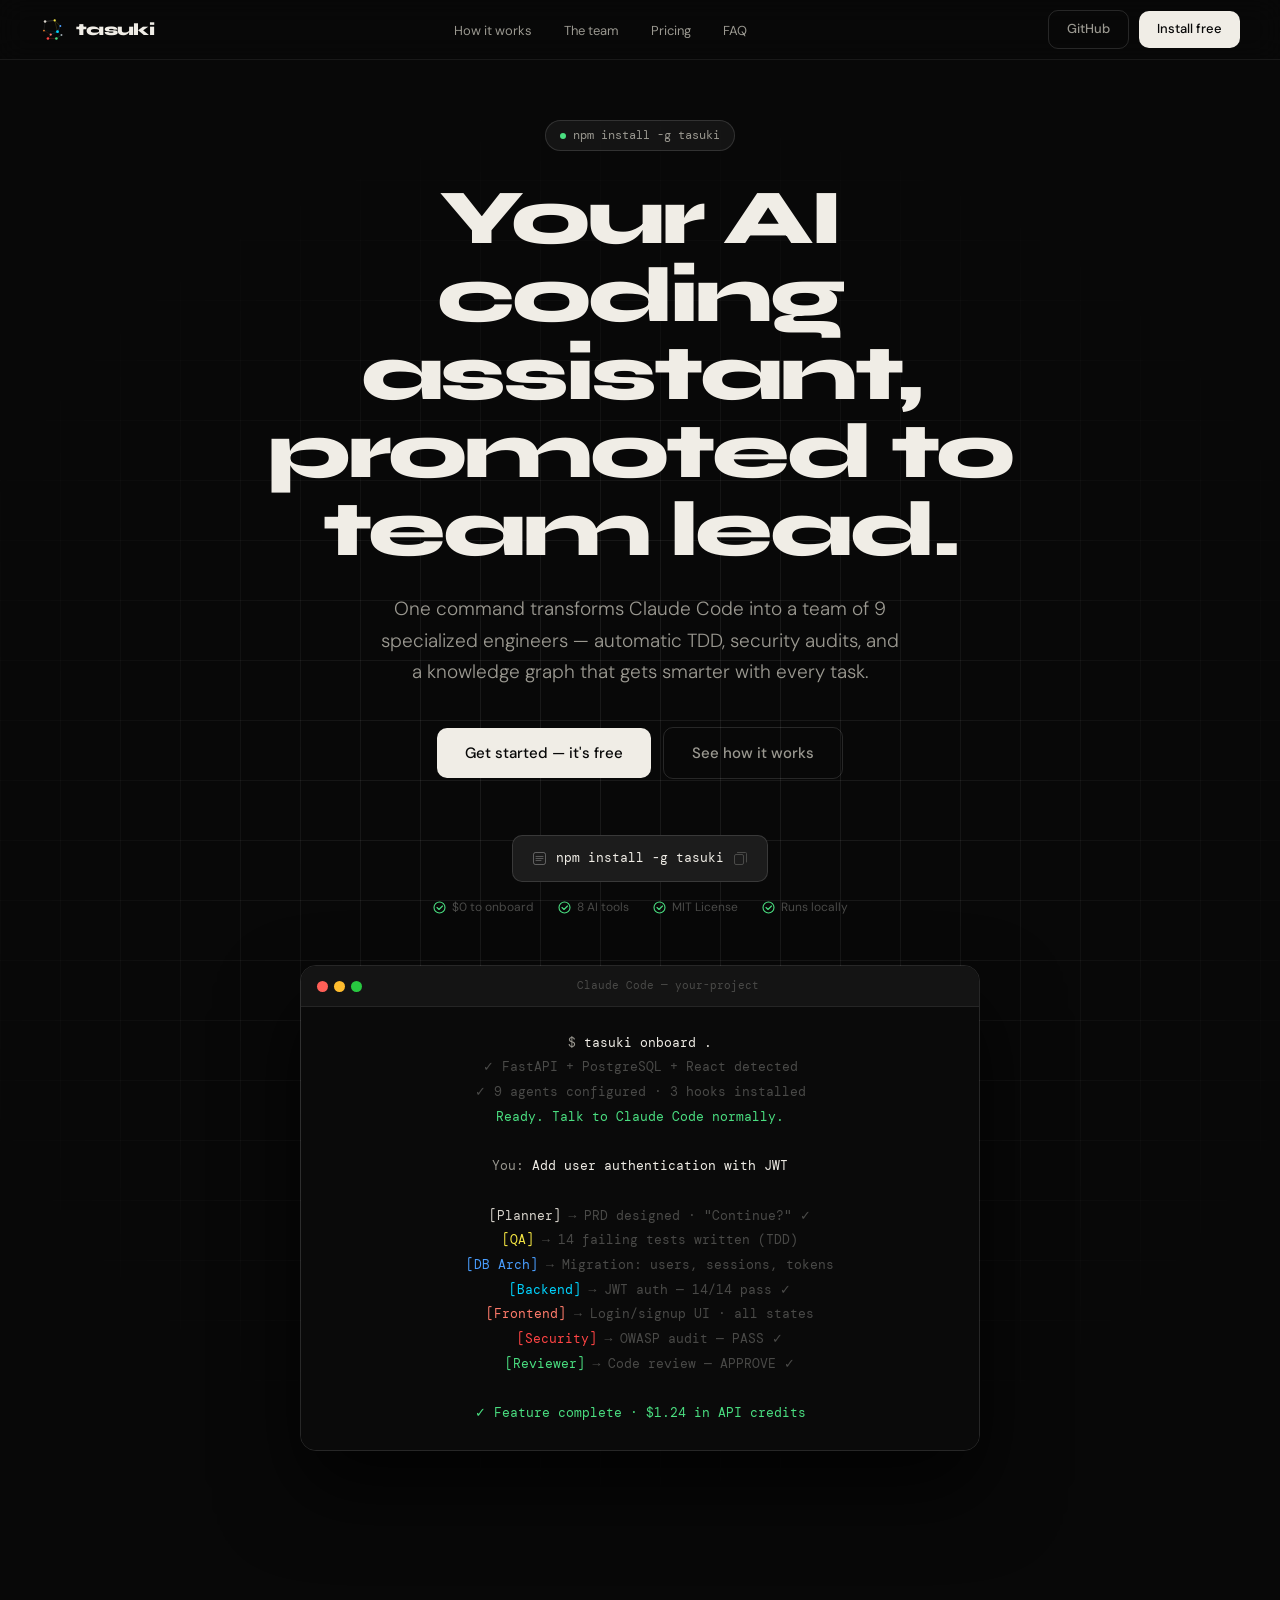
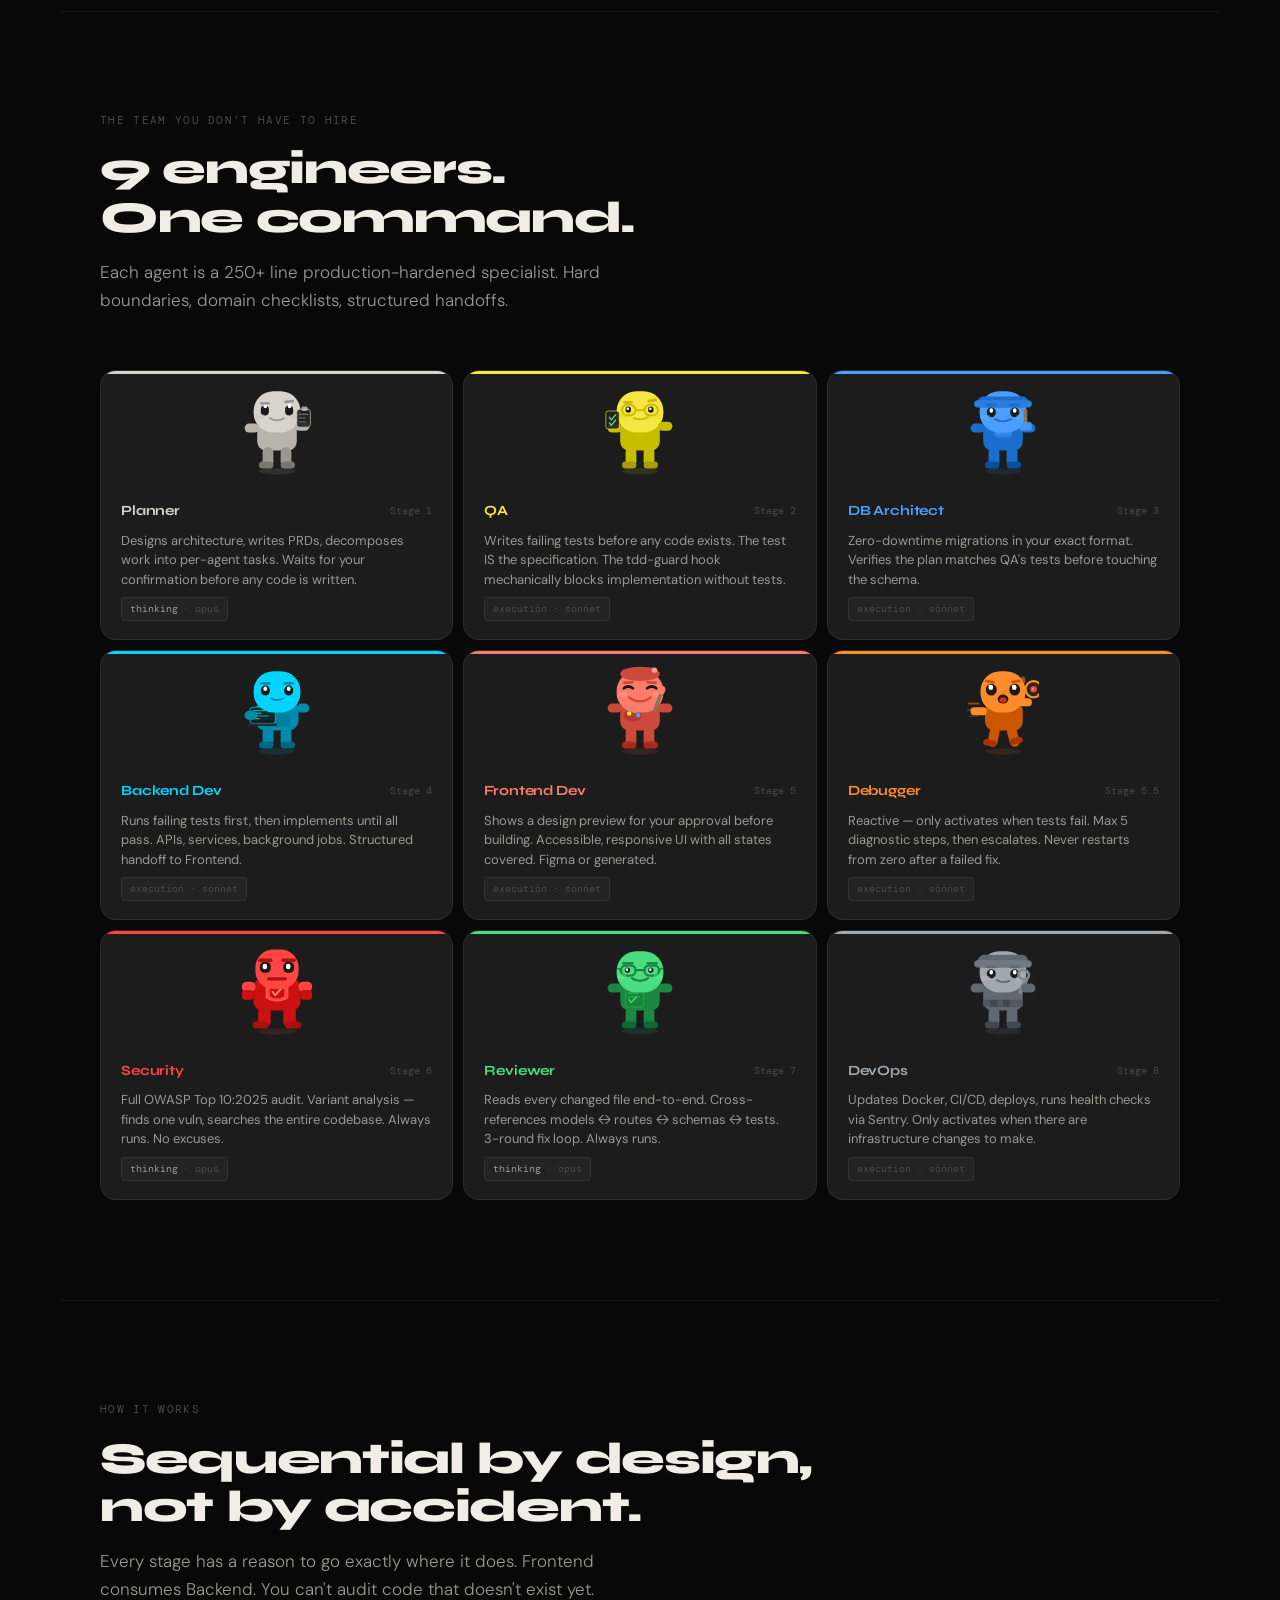
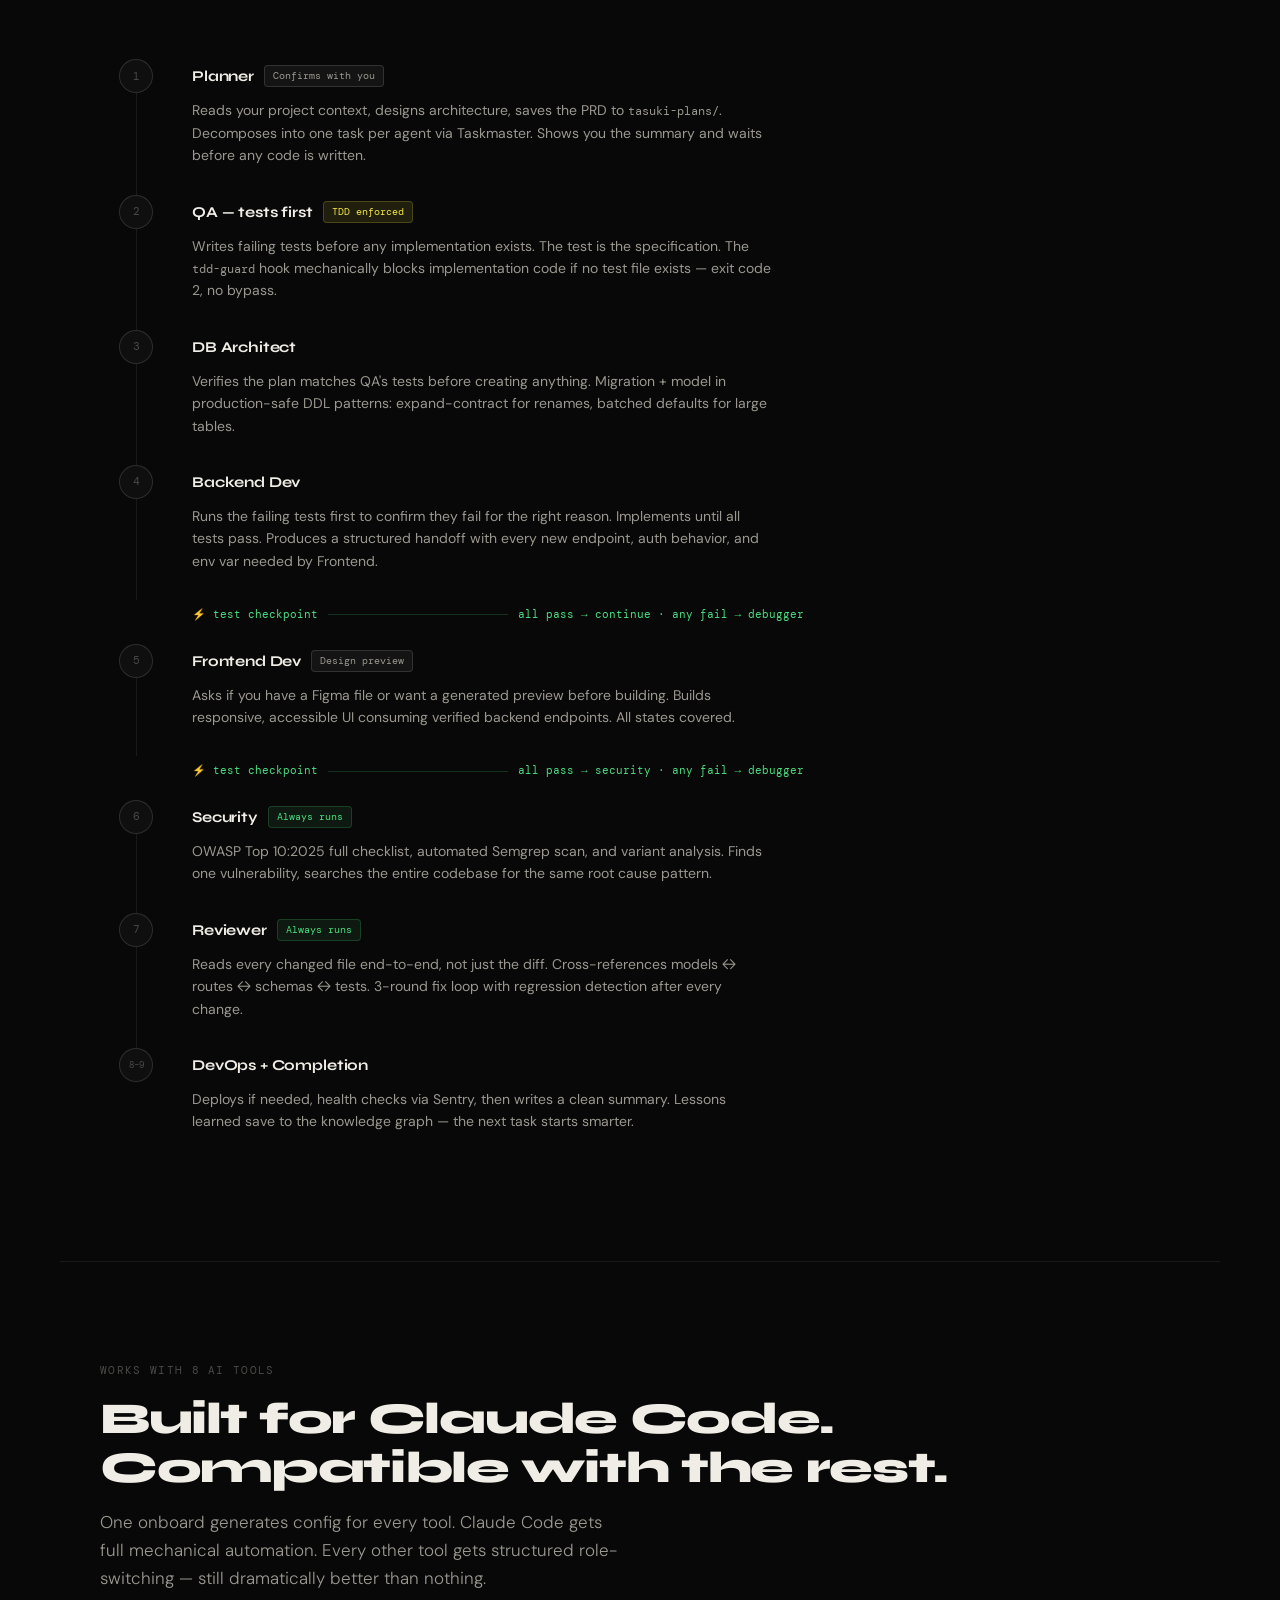
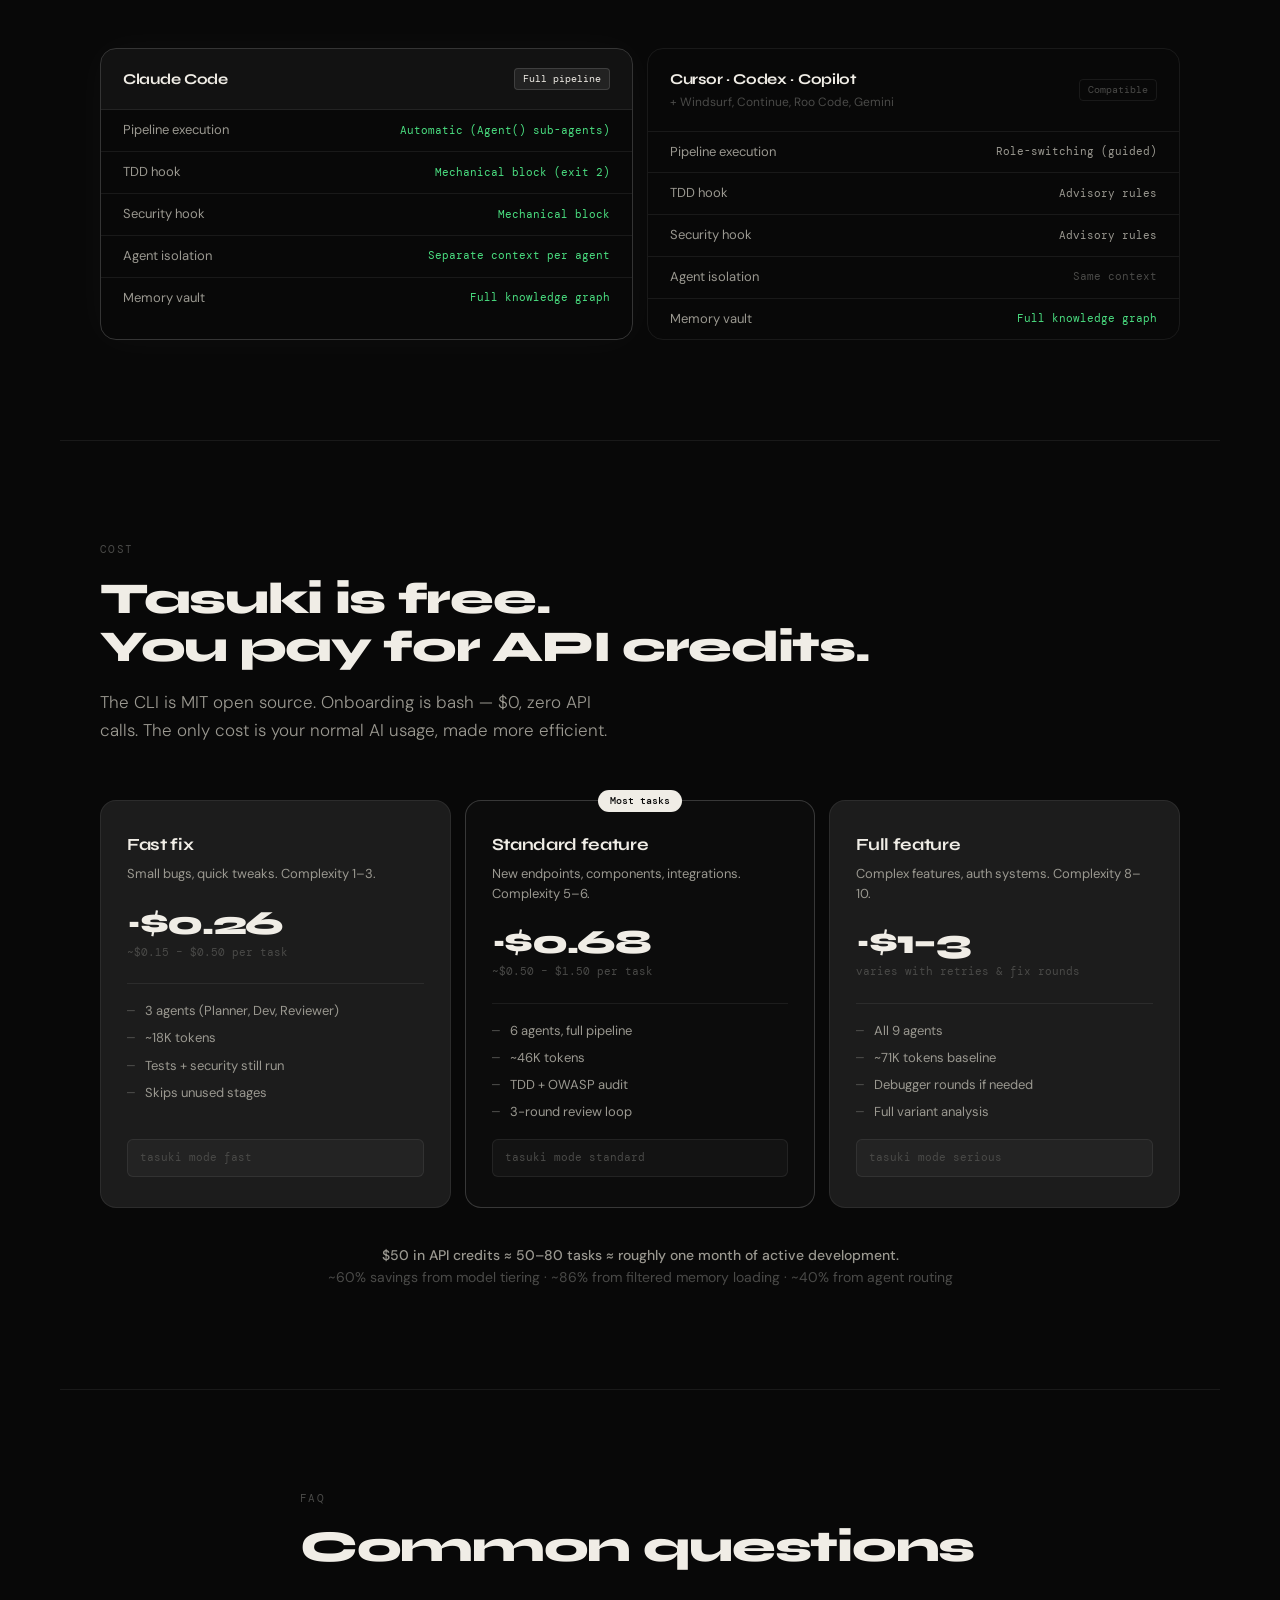
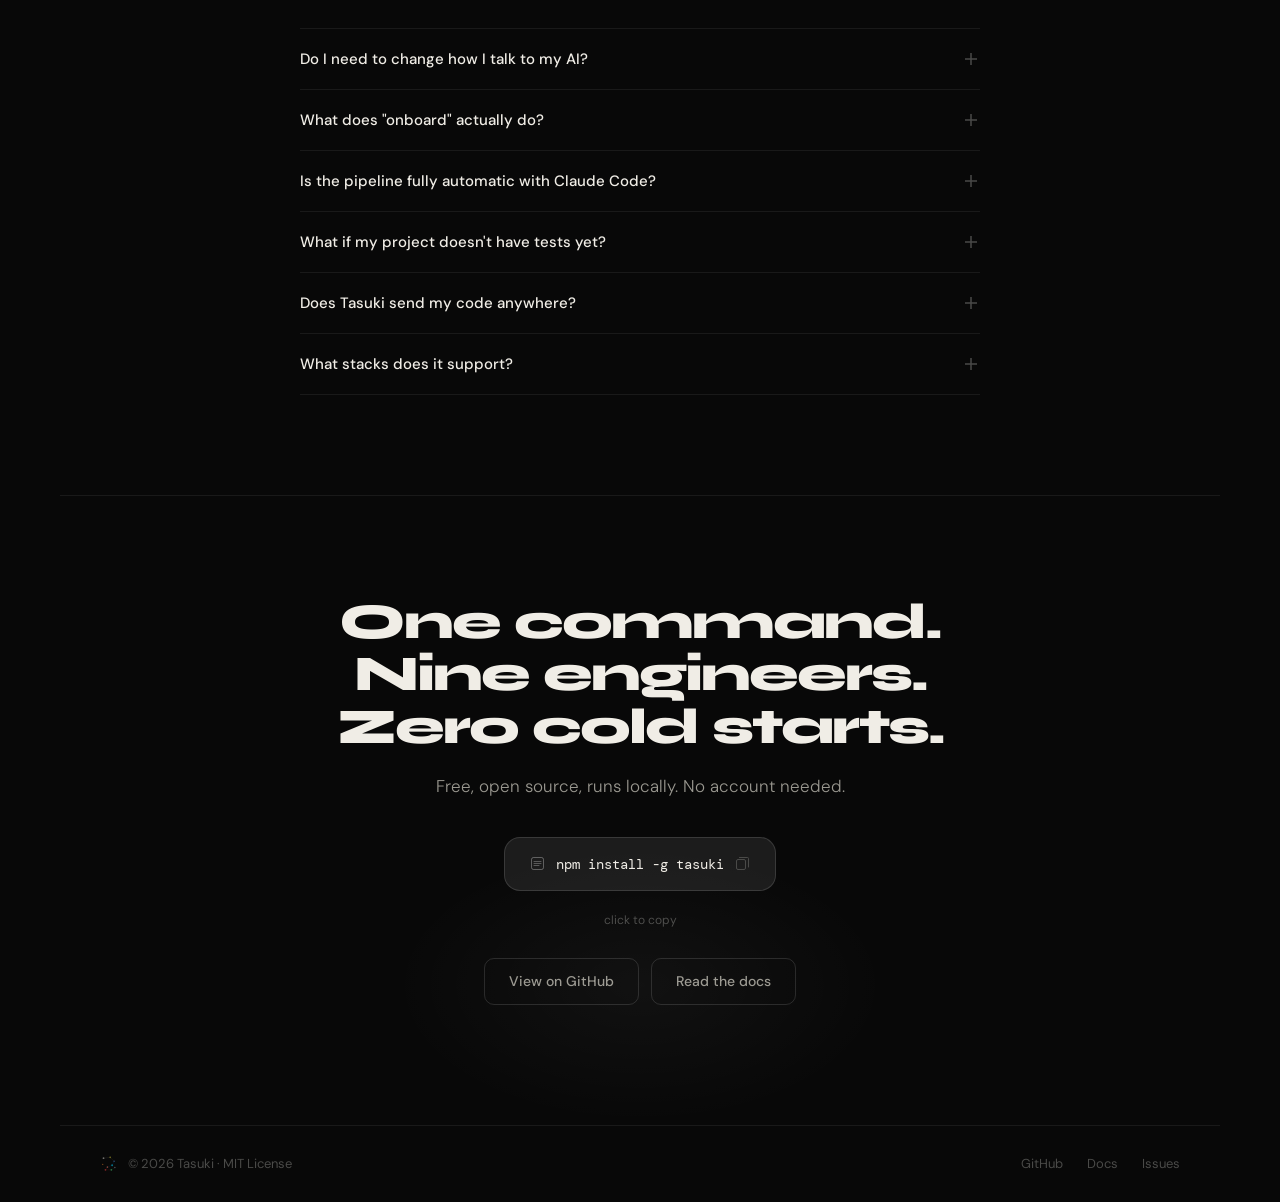
==== index.html @ b22592e6 "Add landing page" ====
<!DOCTYPE html>
<html lang="en">
<head>
<meta charset="UTF-8">
<meta name="viewport" content="width=device-width, initial-scale=1.0">
<title>Tasuki — The multi-agent framework for Claude Code</title>
<link rel="preconnect" href="https://fonts.googleapis.com">
<link rel="preconnect" href="https://fonts.gstatic.com" crossorigin>
<link href="https://fonts.googleapis.com/css2?family=Syne:wght@700;800&family=DM+Mono:wght@400;500&family=DM+Sans:ital,opsz,wght@0,9..40,300;0,9..40,400;0,9..40,500;1,9..40,300&display=swap" rel="stylesheet">
<style>
*, *::before, *::after { box-sizing: border-box; margin: 0; padding: 0; }

:root {
  /* Mono base */
  --bg:       #080808;
  --bg2:      #0F0F0F;
  --bg3:      #161616;
  --surface:  #1C1C1C;
  --border:   rgba(255,255,255,0.07);
  --border2:  rgba(255,255,255,0.13);
  --text:     #F0EDE6;
  --text2:    #9A9890;
  --text3:    #4A4A48;

  /* Agent colors */
  --planner:  #D8D4CC;
  --qa:       #F5E642;
  --dbarch:   #4A9EFF;
  --backend:  #00D4FF;
  --frontend: #FF7B6B;
  --debugger: #FF8C2B;
  --security: #FF4444;
  --reviewer: #4ADE80;
  --devops:   #A0A8B0;

  --green:    #4ADE80;
  --radius:   10px;
  --radius-lg:16px;
}

html { scroll-behavior: smooth; }

body {
  background: var(--bg);
  color: var(--text);
  font-family: 'DM Sans', system-ui, sans-serif;
  font-size: 16px;
  line-height: 1.6;
  -webkit-font-smoothing: antialiased;
  overflow-x: hidden;
}

/* ── NAV ── */
nav {
  position: fixed; top: 0; left: 0; right: 0; z-index: 100;
  padding: 0 40px; height: 60px;
  display: flex; align-items: center; justify-content: space-between;
  border-bottom: 1px solid var(--border);
  background: rgba(8,8,8,0.88);
  backdrop-filter: blur(14px);
}

.nav-logo { display: flex; align-items: center; gap: 10px; text-decoration: none; }
.nav-wordmark { font-family: 'Syne', sans-serif; font-weight: 800; font-size: 17px; letter-spacing: -0.04em; color: var(--text); }

.nav-links { display: flex; gap: 32px; list-style: none; }
.nav-links a { font-size: 13px; color: var(--text2); text-decoration: none; transition: color 0.2s; }
.nav-links a:hover { color: var(--text); }

.nav-cta { display: flex; align-items: center; gap: 10px; }

.btn { display: inline-flex; align-items: center; gap: 7px; padding: 8px 18px; border-radius: var(--radius); font-size: 13px; font-weight: 500; text-decoration: none; cursor: pointer; transition: all 0.2s; border: none; font-family: inherit; }
.btn-ghost { background: transparent; color: var(--text2); border: 1px solid var(--border2); }
.btn-ghost:hover { color: var(--text); border-color: rgba(255,255,255,0.22); }
.btn-white { background: var(--text); color: #080808; font-weight: 500; }
.btn-white:hover { background: #fff; transform: translateY(-1px); box-shadow: 0 4px 20px rgba(255,255,255,0.15); }

/* ── HERO ── */
.hero {
  min-height: 100vh;
  display: flex; flex-direction: column; align-items: center; justify-content: center;
  text-align: center; padding: 120px 40px 80px;
  position: relative; overflow: hidden;
}

.hero-grid {
  position: absolute; inset: 0;
  background-image: linear-gradient(var(--border) 1px, transparent 1px), linear-gradient(90deg, var(--border) 1px, transparent 1px);
  background-size: 60px 60px;
  mask-image: radial-gradient(ellipse 80% 60% at 50% 50%, black 20%, transparent 75%);
  pointer-events: none;
}

.hero-badge {
  display: inline-flex; align-items: center; gap: 7px;
  padding: 5px 14px; border-radius: 100px;
  background: rgba(255,255,255,0.05); border: 1px solid var(--border2);
  font-size: 12px; color: var(--text2); margin-bottom: 28px;
  font-family: 'DM Mono', monospace; position: relative; z-index: 2;
  animation: fade-up 0.5s ease both 0.1s;
}

.hero-title {
  font-family: 'Syne', sans-serif; font-weight: 800;
  font-size: clamp(42px, 7vw, 78px); letter-spacing: -0.04em; line-height: 1.0;
  max-width: 820px; position: relative; z-index: 2; margin-bottom: 24px;
  animation: fade-up 0.5s ease both 0.2s;
}

.hero-sub {
  font-size: clamp(16px, 2vw, 19px); color: var(--text2); max-width: 520px;
  line-height: 1.65; position: relative; z-index: 2; margin-bottom: 40px;
  font-weight: 300; animation: fade-up 0.5s ease both 0.3s;
}

.hero-actions {
  display: flex; gap: 12px; align-items: center;
  position: relative; z-index: 2; margin-bottom: 56px;
  flex-wrap: wrap; justify-content: center;
  animation: fade-up 0.5s ease both 0.4s;
}

.btn-hero { padding: 13px 28px; font-size: 15px; }

.hero-install {
  display: inline-flex; align-items: center; gap: 10px;
  padding: 12px 20px; background: var(--surface);
  border: 1px solid var(--border2); border-radius: var(--radius);
  font-family: 'DM Mono', monospace; font-size: 13px; color: var(--text);
  cursor: pointer; transition: border-color 0.2s;
  position: relative; z-index: 2;
  animation: fade-up 0.5s ease both 0.4s;
}
.hero-install:hover { border-color: rgba(255,255,255,0.28); }

.hero-proof {
  display: flex; align-items: center; gap: 24px; font-size: 12px; color: var(--text3);
  position: relative; z-index: 2; flex-wrap: wrap; justify-content: center;
  animation: fade-up 0.5s ease both 0.5s;
}
.hero-proof span { display: flex; align-items: center; gap: 6px; }

/* ── TERMINAL ── */
.terminal-wrap {
  width: 100%; max-width: 680px; margin: 0 auto 80px;
  position: relative; z-index: 2;
  border-radius: var(--radius-lg); overflow: hidden;
  border: 1px solid var(--border2);
  box-shadow: 0 40px 80px rgba(0,0,0,0.7);
  animation: fade-up 0.6s ease both 0.55s;
}
.terminal-bar { background: #141414; padding: 11px 16px; display: flex; align-items: center; gap: 10px; border-bottom: 1px solid var(--border); }
.terminal-dots { display: flex; gap: 6px; }
.terminal-dots span { width: 11px; height: 11px; border-radius: 50%; }
.td-r { background: #FF5F57; } .td-y { background: #FEBC2E; } .td-g { background: #28C840; }
.terminal-title { font-family: 'DM Mono', monospace; font-size: 11px; color: var(--text3); flex: 1; text-align: center; }
.terminal-body { background: #0A0A0A; padding: 24px 28px; font-family: 'DM Mono', monospace; font-size: 13px; line-height: 1.9; }
.t-p { color: var(--text2); } .t-cmd { color: var(--text); } .t-dim { color: var(--text3); }
.t-ok { color: var(--green); } .t-line { display: block; } .t-ind { padding-left: 20px; }
.t-planner  { color: var(--planner); }
.t-qa       { color: var(--qa); }
.t-backend  { color: var(--backend); }
.t-frontend { color: var(--frontend); }
.t-security { color: var(--security); }
.t-reviewer { color: var(--reviewer); }

/* ── SECTION ── */
section, .sect { padding: 100px 40px; max-width: 1160px; margin: 0 auto; }
.eyebrow { font-family: 'DM Mono', monospace; font-size: 11px; letter-spacing: 0.12em; text-transform: uppercase; color: var(--text3); margin-bottom: 16px; }
.section-title { font-family: 'Syne', sans-serif; font-weight: 800; font-size: clamp(28px, 4vw, 44px); letter-spacing: -0.03em; line-height: 1.1; margin-bottom: 16px; }
.section-sub { font-size: 17px; color: var(--text2); max-width: 520px; line-height: 1.65; font-weight: 300; }
hr.div { border: none; border-top: 1px solid var(--border); max-width: 1160px; margin: 0 auto; }

/* ── AGENTS GRID ── */
.agents-grid { display: grid; grid-template-columns: repeat(3, 1fr); gap: 10px; margin-top: 56px; }

.agent-card {
  background: var(--surface); border: 1px solid var(--border);
  border-radius: var(--radius-lg); overflow: hidden;
  transition: border-color 0.2s, transform 0.2s;
  display: flex; flex-direction: column;
}
.agent-card:hover { border-color: var(--border2); transform: translateY(-2px); }

/* Top color bar — agent color */
.agent-bar { height: 3px; width: 100%; }

.agent-body { padding: 22px 22px 20px; flex: 1; display: flex; flex-direction: column; gap: 10px; }

.agent-header { display: flex; align-items: center; gap: 10px; }

/* Character illustration placeholder — will be replaced with actual SVG characters */
.agent-avatar {
  width: 44px; height: 44px; border-radius: 12px; flex-shrink: 0;
  display: flex; align-items: center; justify-content: center;
  position: relative; overflow: hidden;
}

.agent-name { font-family: 'Syne', sans-serif; font-weight: 700; font-size: 14px; letter-spacing: -0.01em; }
.agent-stage { font-family: 'DM Mono', monospace; font-size: 10px; color: var(--text3); margin-left: auto; }
.agent-role { font-size: 13px; color: var(--text2); line-height: 1.5; }
.agent-model {
  margin-top: auto; padding-top: 12px;
  display: inline-flex; align-items: center; gap: 5px;
  font-family: 'DM Mono', monospace; font-size: 10px; color: var(--text3);
  background: rgba(255,255,255,0.03); border: 1px solid var(--border); padding: 3px 8px; border-radius: 4px;
  width: fit-content;
}
.model-thinking { color: var(--text2); }

/* ── PIPELINE ── */
.pipeline-visual { margin-top: 56px; display: flex; flex-direction: column; }
.pipeline-stage { display: grid; grid-template-columns: 72px 1fr; gap: 0 20px; }
.pipeline-spine { display: flex; flex-direction: column; align-items: center; }
.pipeline-num {
  width: 34px; height: 34px; border-radius: 50%;
  border: 1px solid var(--border2); background: var(--bg2);
  display: flex; align-items: center; justify-content: center;
  font-family: 'DM Mono', monospace; font-size: 11px; color: var(--text3);
  flex-shrink: 0; z-index: 2; transition: all 0.2s;
}
.pipeline-stage:hover .pipeline-num { border-color: rgba(255,255,255,0.3); color: var(--text); }
.pipeline-line { width: 1px; flex: 1; background: var(--border); min-height: 20px; }
.pipeline-content { padding: 0 0 28px; }
.pipeline-header { display: flex; align-items: center; gap: 10px; min-height: 34px; margin-bottom: 6px; }
.pipeline-label { font-family: 'Syne', sans-serif; font-weight: 700; font-size: 15px; letter-spacing: -0.01em; }
.pipeline-tag { font-family: 'DM Mono', monospace; font-size: 10px; padding: 2px 8px; border-radius: 4px; }
.tag-tdd { background: rgba(245,230,66,0.1); color: var(--qa); border: 1px solid rgba(245,230,66,0.2); }
.tag-always { background: rgba(74,222,128,0.08); color: var(--reviewer); border: 1px solid rgba(74,222,128,0.2); }
.tag-confirm { background: rgba(255,255,255,0.05); color: var(--text2); border: 1px solid var(--border2); }
.pipeline-desc { font-size: 14px; color: var(--text2); line-height: 1.6; max-width: 580px; }
.pipeline-checkpoint {
  display: flex; align-items: center; gap: 10px;
  margin: 6px 0 20px 92px;
  font-size: 11px; color: var(--reviewer); font-family: 'DM Mono', monospace;
}
.checkpoint-line { flex: 1; max-width: 180px; height: 1px; background: rgba(74,222,128,0.2); }

/* ── COMPARISON ── */
.comparison-grid { display: grid; grid-template-columns: 1fr 1fr; gap: 14px; margin-top: 56px; }
.comp-card { border-radius: var(--radius-lg); border: 1px solid var(--border); overflow: hidden; }
.comp-card.feat { border-color: rgba(255,255,255,0.18); box-shadow: 0 0 40px rgba(255,255,255,0.03); }
.comp-head { padding: 18px 22px; border-bottom: 1px solid var(--border); display: flex; align-items: center; gap: 10px; }
.comp-head.feat-head { background: rgba(255,255,255,0.04); }
.comp-tool { font-family: 'Syne', sans-serif; font-weight: 700; font-size: 15px; letter-spacing: -0.02em; }
.comp-badge { font-size: 10px; font-family: 'DM Mono', monospace; padding: 2px 8px; border-radius: 4px; margin-left: auto; }
.badge-full  { background: rgba(255,255,255,0.07); color: var(--text); border: 1px solid var(--border2); }
.badge-compat{ background: transparent; color: var(--text3); border: 1px solid var(--border); }
.comp-row { display: flex; align-items: center; justify-content: space-between; padding: 10px 22px; font-size: 13px; border-bottom: 1px solid var(--border); gap: 16px; }
.comp-row:last-child { border-bottom: none; }
.comp-feat { color: var(--text2); flex: 1; }
.comp-val { font-family: 'DM Mono', monospace; font-size: 11px; text-align: right; }
.val-yes { color: var(--reviewer); } .val-no { color: var(--text3); } .val-mid { color: var(--text2); }

/* ── PRICING ── */
.pricing-grid { display: grid; grid-template-columns: repeat(3, 1fr); gap: 14px; margin-top: 56px; }
.price-card { background: var(--surface); border: 1px solid var(--border); border-radius: var(--radius-lg); padding: 30px 26px; display: flex; flex-direction: column; }
.price-card.feat-price { border-color: rgba(255,255,255,0.18); background: rgba(255,255,255,0.02); position: relative; }
.price-card.feat-price::before { content: 'Most tasks'; position: absolute; top: -11px; left: 50%; transform: translateX(-50%); background: var(--text); color: #080808; font-size: 10px; font-weight: 500; font-family: 'DM Mono', monospace; padding: 3px 12px; border-radius: 100px; white-space: nowrap; }
.price-mode { font-family: 'Syne', sans-serif; font-weight: 700; font-size: 17px; letter-spacing: -0.02em; margin-bottom: 6px; }
.price-desc { font-size: 13px; color: var(--text2); margin-bottom: 22px; line-height: 1.5; }
.price-amount { font-family: 'Syne', sans-serif; font-weight: 800; font-size: 34px; letter-spacing: -0.04em; line-height: 1; margin-bottom: 4px; }
.price-range { font-size: 11px; color: var(--text3); font-family: 'DM Mono', monospace; margin-bottom: 22px; }
.price-divider { height: 1px; background: var(--border); margin-bottom: 18px; }
.price-features { list-style: none; display: flex; flex-direction: column; gap: 9px; flex: 1; }
.price-features li { display: flex; gap: 10px; font-size: 13px; color: var(--text2); line-height: 1.4; }
.price-features li::before { content: '—'; color: var(--text3); font-family: 'DM Mono', monospace; flex-shrink: 0; }
.price-cli { margin-top: 18px; font-family: 'DM Mono', monospace; font-size: 11px; color: var(--text3); padding: 9px 12px; background: rgba(255,255,255,0.03); border-radius: 6px; border: 1px solid var(--border); }
.price-note { margin-top: 36px; text-align: center; font-size: 14px; color: var(--text3); line-height: 1.6; }
.price-note strong { color: var(--text2); font-weight: 500; }

/* ── FAQ ── */
.faq-wrap { padding: 100px 40px; max-width: 760px; margin: 0 auto; }
.faq-list { margin-top: 56px; border-top: 1px solid var(--border); }
.faq-item { border-bottom: 1px solid var(--border); }
.faq-q { width: 100%; background: none; border: none; color: var(--text); font-family: 'DM Sans', sans-serif; font-size: 15px; font-weight: 500; text-align: left; padding: 20px 0; cursor: pointer; display: flex; align-items: center; justify-content: space-between; gap: 16px; transition: color 0.2s; }
.faq-q:hover { color: rgba(255,255,255,0.7); }
.faq-icon { width: 18px; height: 18px; flex-shrink: 0; color: var(--text3); transition: transform 0.3s; }
.faq-item.open .faq-icon { transform: rotate(45deg); }
.faq-a { max-height: 0; overflow: hidden; transition: max-height 0.4s ease, padding 0.3s; font-size: 14px; color: var(--text2); line-height: 1.7; }
.faq-item.open .faq-a { max-height: 300px; padding-bottom: 20px; }

/* ── CTA ── */
.cta-section { padding: 100px 40px 120px; text-align: center; position: relative; overflow: hidden; }
.cta-section::before { content: ''; position: absolute; bottom: 0; left: 50%; transform: translateX(-50%); width: 500px; height: 280px; background: radial-gradient(ellipse, rgba(255,255,255,0.04) 0%, transparent 70%); pointer-events: none; }
.cta-title { font-family: 'Syne', sans-serif; font-weight: 800; font-size: clamp(30px, 5vw, 50px); letter-spacing: -0.04em; line-height: 1.05; max-width: 640px; margin: 0 auto 20px; }
.cta-sub { font-size: 17px; color: var(--text2); margin-bottom: 36px; font-weight: 300; }
.cta-install { display: inline-flex; align-items: center; gap: 12px; padding: 15px 26px; background: var(--surface); border: 1px solid var(--border2); border-radius: var(--radius-lg); font-family: 'DM Mono', monospace; font-size: 14px; color: var(--text); cursor: pointer; transition: all 0.2s; margin-bottom: 12px; }
.cta-install:hover { border-color: rgba(255,255,255,0.25); box-shadow: 0 0 30px rgba(255,255,255,0.05); }
.cta-hint { font-size: 12px; color: var(--text3); }

/* ── FOOTER ── */
footer { border-top: 1px solid var(--border); padding: 28px 40px; display: flex; align-items: center; justify-content: space-between; max-width: 1160px; margin: 0 auto; }
.footer-left { font-size: 13px; color: var(--text3); display: flex; align-items: center; gap: 10px; }
.footer-links { display: flex; gap: 24px; }
.footer-links a { font-size: 13px; color: var(--text3); text-decoration: none; transition: color 0.2s; }
.footer-links a:hover { color: var(--text2); }

/* ── ANIMATIONS ── */
@keyframes fade-up { from { opacity: 0; transform: translateY(20px); } to { opacity: 1; transform: translateY(0); } }
@keyframes pulse { 0%,100%{ opacity:1; } 50%{ opacity:0.4; } }
@keyframes float      { 0%,100%{ transform: translateY(0); }    50%{ transform: translateY(-7px); } }
@keyframes tilt       { 0%,100%{ transform: rotate(0deg); }     50%{ transform: rotate(-6deg); } }
@keyframes bob        { 0%,100%{ transform: translateY(0); }    50%{ transform: translateY(-4px); } }
@keyframes lean       { 0%,100%{ transform: rotate(0deg); }     50%{ transform: rotate(4deg); } }
@keyframes bounce     { 0%,100%{ transform: translateY(0); } 40%{ transform: translateY(-12px); } 60%{ transform: translateY(-8px); } }
@keyframes jitter     { 0%,100%{ transform: translateX(0) rotate(0deg); } 25%{ transform: translateX(4px) rotate(3deg); } 75%{ transform: translateX(-4px) rotate(-3deg); } }
@keyframes stoic      { 0%,100%{ transform: translateY(0); }    50%{ transform: translateY(-2px); } }
@keyframes readsway   { 0%,100%{ transform: rotate(0deg); }     50%{ transform: rotate(-4deg) translateX(-2px); } }
.anim-float    { animation: float    3.5s ease-in-out infinite; transform-origin: bottom center; }
.anim-tilt     { animation: tilt     2.8s ease-in-out infinite; transform-origin: bottom center; }
.anim-bob      { animation: bob      2.2s ease-in-out infinite; transform-origin: bottom center; }
.anim-lean     { animation: lean     3.0s ease-in-out infinite; transform-origin: bottom center; }
.anim-bounce   { animation: bounce   1.6s ease-in-out infinite; transform-origin: bottom center; }
.anim-jitter   { animation: jitter   0.45s ease-in-out infinite; transform-origin: bottom center; }
.anim-stoic    { animation: stoic    6.0s ease-in-out infinite; transform-origin: bottom center; }
.anim-readsway { animation: readsway 3.2s ease-in-out infinite; transform-origin: bottom center; }
.agent-character { display:flex; align-items:center; justify-content:center; height:110px; cursor:pointer; }
.agent-card-new { background:var(--surface); border:1px solid var(--border); border-radius:var(--radius-lg); overflow:hidden; transition:border-color 0.2s,transform 0.2s; display:flex; flex-direction:column; }
.agent-card-new:hover { border-color:var(--border2); transform:translateY(-3px); }
.agent-card-new .agent-bar { height:3px; width:100%; }
.agent-card-new .agent-body { padding:16px 20px 18px; flex:1; display:flex; flex-direction:column; gap:8px; }
.agent-card-new .agent-header { display:flex; align-items:center; justify-content:space-between; }
.agent-card-new .agent-name { font-family:'Syne',sans-serif; font-weight:700; font-size:14px; letter-spacing:-0.01em; }
.agent-card-new .agent-stage { font-family:'DM Mono',monospace; font-size:10px; color:var(--text3); }
.agent-card-new .agent-role { font-size:13px; color:var(--text2); line-height:1.5; }
.agent-card-new .agent-model { margin-top:auto; padding-top:10px; display:inline-flex; align-items:center; gap:5px; font-family:'DM Mono',monospace; font-size:10px; color:var(--text3); background:rgba(255,255,255,0.03); border:1px solid var(--border); padding:3px 8px; border-radius:4px; width:fit-content; }

/* ── RESPONSIVE ── */
@media (max-width: 768px) {
  nav { padding: 0 20px; }
  .nav-links { display: none; }
  section, .sect, .faq-wrap { padding: 64px 20px; }
  .agents-grid { grid-template-columns: 1fr 1fr; }
  .pricing-grid { grid-template-columns: 1fr; }
  .comparison-grid { grid-template-columns: 1fr; }
  footer { flex-direction: column; gap: 16px; text-align: center; }
  .hero { padding: 100px 20px 60px; }
}
@media (max-width: 520px) { .agents-grid { grid-template-columns: 1fr; } }
</style>
</head>
<body>

<!-- NAV -->
<nav>
  <a href="#" class="nav-logo">
    <svg width="26" height="26" viewBox="0 0 92 84" fill="none">
      <line x1="18" y1="12" x2="52" y2="8"   stroke="#D8D4CC" stroke-width="1.2" opacity="0.55"/>
      <line x1="18" y1="12" x2="14" y2="44"  stroke="#D8D4CC" stroke-width="1.2" opacity="0.25"/>
      <line x1="52" y1="8"  x2="72" y2="28"  stroke="#F5E642"  stroke-width="1.2" opacity="0.5"/>
      <line x1="52" y1="8"  x2="62" y2="48"  stroke="#F5E642"  stroke-width="1.2" opacity="0.42"/>
      <line x1="72" y1="28" x2="62" y2="48"  stroke="#4A9EFF"  stroke-width="1.2" opacity="0.52"/>
      <line x1="62" y1="48" x2="38" y2="58"  stroke="#00D4FF"  stroke-width="1.2" opacity="0.52"/>
      <line x1="62" y1="48" x2="14" y2="44"  stroke="#00D4FF"  stroke-width="1.2" opacity="0.22"/>
      <line x1="38" y1="58" x2="14" y2="44"  stroke="#FF7B6B"  stroke-width="1.2" opacity="0.32"/>
      <line x1="38" y1="58" x2="28" y2="72"  stroke="#FF7B6B"  stroke-width="1.2" opacity="0.46"/>
      <line x1="28" y1="72" x2="58" y2="72"  stroke="#FF4444"  stroke-width="1.2" opacity="0.56"/>
      <line x1="58" y1="72" x2="76" y2="60"  stroke="#4ADE80"  stroke-width="1.2" opacity="0.5"/>
      <line x1="62" y1="48" x2="76" y2="60"  stroke="#00D4FF"  stroke-width="1.2" opacity="0.2"/>
      <circle cx="18" cy="12" r="4.5" fill="#D8D4CC"/>
      <circle cx="52" cy="8"  r="4"   fill="#F5E642"/>
      <circle cx="72" cy="28" r="3.5" fill="#4A9EFF"/>
      <circle cx="62" cy="48" r="5"   fill="#00D4FF"/>
      <circle cx="38" cy="58" r="4"   fill="#FF7B6B"/>
      <circle cx="14" cy="44" r="3"   fill="#FF8C2B"/>
      <circle cx="28" cy="72" r="4.5" fill="#FF4444"/>
      <circle cx="58" cy="72" r="4.5" fill="#4ADE80"/>
      <circle cx="76" cy="60" r="3.5" fill="#A0A8B0"/>
    </svg>
    <span class="nav-wordmark">tasuki</span>
  </a>
  <ul class="nav-links">
    <li><a href="#how">How it works</a></li>
    <li><a href="#team">The team</a></li>
    <li><a href="#pricing">Pricing</a></li>
    <li><a href="#faq">FAQ</a></li>
  </ul>
  <div class="nav-cta">
    <a href="https://github.com/ForeroAlexander/Tasuki" class="btn btn-ghost" target="_blank">GitHub</a>
    <a href="#install" class="btn btn-white">Install free</a>
  </div>
</nav>

<!-- HERO -->
<div class="hero">
  <div class="hero-grid"></div>

  <div class="hero-badge">
    <span style="width:6px;height:6px;border-radius:50%;background:var(--reviewer);animation:pulse 2s infinite;"></span>
    npm install -g tasuki
  </div>

  <h1 class="hero-title">
    Your AI coding assistant,<br>promoted to team lead.
  </h1>

  <p class="hero-sub">
    One command transforms Claude Code into a team of 9 specialized engineers — automatic TDD, security audits, and a knowledge graph that gets smarter with every task.
  </p>

  <div class="hero-actions">
    <a href="#install" class="btn btn-white btn-hero">Get started — it's free</a>
    <a href="#how" class="btn btn-ghost btn-hero">See how it works</a>
  </div>

  <div class="hero-install" onclick="copyCmd(this)">
    <svg width="13" height="13" viewBox="0 0 13 13" fill="none"><rect x="0.5" y="0.5" width="12" height="12" rx="2" stroke="rgba(255,255,255,0.3)" stroke-width="1"/><path d="M3 4.5h7M3 6.5h7M3 8.5h5" stroke="rgba(255,255,255,0.3)" stroke-width="0.9" stroke-linecap="round"/></svg>
    npm install -g tasuki
    <svg width="13" height="13" viewBox="0 0 13 13" fill="none" style="color:var(--text3)"><rect x="0.5" y="2.5" width="9" height="10" rx="1.5" stroke="currentColor" stroke-width="1"/><path d="M3.5 0.5h8a1 1 0 0 1 1 1v8.5" stroke="currentColor" stroke-width="1" stroke-linecap="round"/></svg>
  </div>

  <div class="hero-proof" style="margin-top:16px;">
    <span><svg width="13" height="13" viewBox="0 0 13 13" fill="none"><circle cx="6.5" cy="6.5" r="5.5" stroke="var(--reviewer)" stroke-width="1.1"/><path d="M4 6.5L6 8.5L9.5 5" stroke="var(--reviewer)" stroke-width="1.1" stroke-linecap="round" stroke-linejoin="round"/></svg>$0 to onboard</span>
    <span><svg width="13" height="13" viewBox="0 0 13 13" fill="none"><circle cx="6.5" cy="6.5" r="5.5" stroke="var(--reviewer)" stroke-width="1.1"/><path d="M4 6.5L6 8.5L9.5 5" stroke="var(--reviewer)" stroke-width="1.1" stroke-linecap="round" stroke-linejoin="round"/></svg>8 AI tools</span>
    <span><svg width="13" height="13" viewBox="0 0 13 13" fill="none"><circle cx="6.5" cy="6.5" r="5.5" stroke="var(--reviewer)" stroke-width="1.1"/><path d="M4 6.5L6 8.5L9.5 5" stroke="var(--reviewer)" stroke-width="1.1" stroke-linecap="round" stroke-linejoin="round"/></svg>MIT License</span>
    <span><svg width="13" height="13" viewBox="0 0 13 13" fill="none"><circle cx="6.5" cy="6.5" r="5.5" stroke="var(--reviewer)" stroke-width="1.1"/><path d="M4 6.5L6 8.5L9.5 5" stroke="var(--reviewer)" stroke-width="1.1" stroke-linecap="round" stroke-linejoin="round"/></svg>Runs locally</span>
  </div>

  <!-- Terminal -->
  <div class="terminal-wrap" style="margin-top:48px;">
    <div class="terminal-bar">
      <div class="terminal-dots"><span class="td-r"></span><span class="td-y"></span><span class="td-g"></span></div>
      <div class="terminal-title">Claude Code — your-project</div>
    </div>
    <div class="terminal-body">
      <span class="t-line"><span class="t-p">$</span> <span class="t-cmd">tasuki onboard .</span></span>
      <span class="t-line t-dim">  ✓ FastAPI + PostgreSQL + React detected</span>
      <span class="t-line t-dim">  ✓ 9 agents configured · 3 hooks installed</span>
      <span class="t-line t-ok">  Ready. Talk to Claude Code normally.</span>
      <span class="t-line">&nbsp;</span>
      <span class="t-line"><span class="t-p">You:</span> <span class="t-cmd">Add user authentication with JWT</span></span>
      <span class="t-line">&nbsp;</span>
      <span class="t-line t-ind"><span class="t-planner">[Planner]</span>    <span class="t-dim">→ PRD designed · "Continue?" ✓</span></span>
      <span class="t-line t-ind"><span class="t-qa">[QA]</span>         <span class="t-dim">→ 14 failing tests written (TDD)</span></span>
      <span class="t-line t-ind"><span style="color:var(--dbarch)">[DB Arch]</span>    <span class="t-dim">→ Migration: users, sessions, tokens</span></span>
      <span class="t-line t-ind"><span class="t-backend">[Backend]</span>    <span class="t-dim">→ JWT auth — 14/14 pass ✓</span></span>
      <span class="t-line t-ind"><span class="t-frontend">[Frontend]</span>   <span class="t-dim">→ Login/signup UI · all states</span></span>
      <span class="t-line t-ind"><span class="t-security">[Security]</span>   <span class="t-dim">→ OWASP audit — PASS ✓</span></span>
      <span class="t-line t-ind"><span class="t-reviewer">[Reviewer]</span>   <span class="t-dim">→ Code review — APPROVE ✓</span></span>
      <span class="t-line">&nbsp;</span>
      <span class="t-line t-ok">  ✓ Feature complete · $1.24 in API credits</span>
    </div>
  </div>
</div>

<hr class="div">

<!-- TEAM -->
<div class="sect" id="team">
  <div class="eyebrow">The team you don't have to hire</div>
  <h2 class="section-title">9 engineers.<br>One command.</h2>
  <p class="section-sub">Each agent is a 250+ line production-hardened specialist. Hard boundaries, domain checklists, structured handoffs.</p>

  <div class="agents-grid">

    <!-- PLANNER — floats gently, thinking -->
    <div class="agent-card-new">
      <div class="agent-bar" style="background:var(--planner)"></div>
      <div class="agent-character">
        <svg class="anim-float" width="72" height="92" viewBox="0 0 80 100" fill="none">
          <ellipse cx="40" cy="97" rx="20" ry="3.5" fill="#D8D4CC" opacity="0.1"/>
          <rect x="18" y="40" width="44" height="34" rx="10" fill="#B8B4AC"/>
          <rect x="14" y="8" width="52" height="46" rx="22" fill="#D8D4CC"/>
          <rect x="22" y="24" width="9" height="11" rx="4.5" fill="#1A1A1A"/>
          <rect x="49" y="24" width="9" height="11" rx="4.5" fill="#1A1A1A"/>
          <rect x="25" y="22" width="4" height="5" rx="2" fill="white"/>
          <rect x="52" y="22" width="4" height="5" rx="2" fill="white"/>
          <rect x="21" y="20" width="11" height="3" rx="1.5" fill="#9A9890"/>
          <rect x="48" y="18" width="11" height="3" rx="1.5" fill="#9A9890" transform="rotate(-7 53 19)"/>
          <path d="M32 38 Q40 43 48 38" stroke="#9A9890" stroke-width="2" stroke-linecap="round" fill="none"/>
          <ellipse cx="21" cy="36" rx="5" ry="3" fill="#C8C4BC" opacity="0.5"/>
          <ellipse cx="59" cy="36" rx="5" ry="3" fill="#C8C4BC" opacity="0.5"/>
          <rect x="4" y="44" width="16" height="10" rx="5" fill="#B8B4AC"/>
          <rect x="60" y="42" width="16" height="10" rx="5" fill="#B8B4AC"/>
          <rect x="62" y="28" width="15" height="20" rx="3" fill="#222" stroke="#D8D4CC" stroke-width="0.8" opacity="0.9"/>
          <rect x="67" y="25" width="7" height="5" rx="2" fill="#D8D4CC" opacity="0.7"/>
          <rect x="64" y="33" width="11" height="1.5" rx="1" fill="#D8D4CC" opacity="0.4"/>
          <rect x="64" y="37" width="8" height="1.5" rx="1" fill="#D8D4CC" opacity="0.3"/>
          <rect x="64" y="41" width="9" height="1.5" rx="1" fill="#D8D4CC" opacity="0.3"/>
          <rect x="24" y="70" width="12" height="22" rx="6" fill="#9A9890"/>
          <rect x="44" y="70" width="12" height="22" rx="6" fill="#9A9890"/>
          <rect x="20" y="86" width="16" height="8" rx="4" fill="#7A7870"/>
          <rect x="44" y="86" width="16" height="8" rx="4" fill="#7A7870"/>
        </svg>
      </div>
      <div class="agent-body">
        <div class="agent-header"><div class="agent-name" style="color:var(--planner)">Planner</div><div class="agent-stage">Stage 1</div></div>
        <div class="agent-role">Designs architecture, writes PRDs, decomposes work into per-agent tasks. Waits for your confirmation before any code is written.</div>
        <div class="agent-model"><span class="model-thinking">thinking</span> · opus</div>
      </div>
    </div>

    <!-- QA — tilts side to side, inspecting -->
    <div class="agent-card-new">
      <div class="agent-bar" style="background:var(--qa)"></div>
      <div class="agent-character">
        <svg class="anim-tilt" width="72" height="92" viewBox="0 0 80 100" fill="none">
          <ellipse cx="40" cy="97" rx="20" ry="3.5" fill="#F5E642" opacity="0.1"/>
          <rect x="18" y="40" width="44" height="34" rx="10" fill="#C8BC00"/>
          <rect x="14" y="8" width="52" height="46" rx="22" fill="#F5E642"/>
          <rect x="20" y="23" width="15" height="12" rx="6" fill="none" stroke="#C8BC00" stroke-width="2"/>
          <rect x="45" y="23" width="15" height="12" rx="6" fill="none" stroke="#C8BC00" stroke-width="2"/>
          <line x1="35" y1="29" x2="45" y2="29" stroke="#C8BC00" stroke-width="2"/>
          <rect x="24" y="25" width="6" height="7" rx="3" fill="#1A1A1A"/>
          <rect x="49" y="25" width="6" height="7" rx="3" fill="#1A1A1A"/>
          <rect x="25" y="26" width="3" height="3" rx="1.5" fill="white"/>
          <rect x="50" y="26" width="3" height="3" rx="1.5" fill="white"/>
          <rect x="21" y="19" width="11" height="3" rx="1.5" fill="#C8BC00"/>
          <rect x="48" y="17" width="11" height="3" rx="1.5" fill="#C8BC00" transform="rotate(-10 53 18)"/>
          <path d="M33 38 Q42 41 49 37" stroke="#C8BC00" stroke-width="2" stroke-linecap="round" fill="none"/>
          <ellipse cx="21" cy="36" rx="5" ry="3" fill="#E8DC00" opacity="0.4"/>
          <ellipse cx="59" cy="36" rx="5" ry="3" fill="#E8DC00" opacity="0.4"/>
          <rect x="4" y="44" width="16" height="10" rx="5" fill="#C8BC00"/>
          <rect x="60" y="42" width="16" height="10" rx="5" fill="#C8BC00"/>
          <rect x="2" y="30" width="15" height="20" rx="3" fill="#222" stroke="#F5E642" stroke-width="0.8" opacity="0.9"/>
          <path d="M6 37 L8 40 L13 34" stroke="#4ADE80" stroke-width="1.5" stroke-linecap="round" stroke-linejoin="round" fill="none"/>
          <path d="M6 43 L8 46 L13 40" stroke="#4ADE80" stroke-width="1.5" stroke-linecap="round" stroke-linejoin="round" fill="none"/>
          <rect x="24" y="70" width="12" height="22" rx="6" fill="#C8BC00"/>
          <rect x="44" y="70" width="12" height="22" rx="6" fill="#C8BC00"/>
          <rect x="20" y="86" width="16" height="8" rx="4" fill="#A89C00"/>
          <rect x="44" y="86" width="16" height="8" rx="4" fill="#A89C00"/>
        </svg>
      </div>
      <div class="agent-body">
        <div class="agent-header"><div class="agent-name" style="color:var(--qa)">QA</div><div class="agent-stage">Stage 2</div></div>
        <div class="agent-role">Writes failing tests before any code exists. The test IS the specification. The tdd-guard hook mechanically blocks implementation without tests.</div>
        <div class="agent-model">execution · sonnet</div>
      </div>
    </div>

    <!-- DB ARCH — bobs up and down, building -->
    <div class="agent-card-new">
      <div class="agent-bar" style="background:var(--dbarch)"></div>
      <div class="agent-character">
        <svg class="anim-bob" width="72" height="92" viewBox="0 0 80 100" fill="none">
          <ellipse cx="40" cy="97" rx="20" ry="3.5" fill="#4A9EFF" opacity="0.1"/>
          <rect x="18" y="40" width="44" height="34" rx="10" fill="#1A6FCC"/>
          <ellipse cx="40" cy="48" rx="10" ry="4" fill="#4A9EFF" opacity="0.5"/>
          <rect x="30" y="48" width="20" height="8" fill="#4A9EFF" opacity="0.3"/>
          <ellipse cx="40" cy="56" rx="10" ry="4" fill="#4A9EFF" opacity="0.4"/>
          <rect x="14" y="8" width="52" height="46" rx="22" fill="#4A9EFF"/>
          <rect x="12" y="14" width="56" height="12" rx="6" fill="#1A6FCC"/>
          <rect x="8" y="18" width="64" height="8" rx="4" fill="#2A7FDD"/>
          <rect x="22" y="26" width="10" height="11" rx="5" fill="#1A1A1A"/>
          <rect x="48" y="26" width="10" height="11" rx="5" fill="#1A1A1A"/>
          <rect x="25" y="27" width="4" height="5" rx="2" fill="white"/>
          <rect x="51" y="27" width="4" height="5" rx="2" fill="white"/>
          <rect x="21" y="22" width="12" height="3" rx="1.5" fill="#1A6FCC"/>
          <rect x="47" y="22" width="12" height="3" rx="1.5" fill="#1A6FCC"/>
          <path d="M31 39 Q40 44 49 39" stroke="#1A6FCC" stroke-width="2" stroke-linecap="round" fill="none"/>
          <ellipse cx="21" cy="37" rx="5" ry="3" fill="#6AB4FF" opacity="0.4"/>
          <ellipse cx="59" cy="37" rx="5" ry="3" fill="#6AB4FF" opacity="0.4"/>
          <rect x="4" y="44" width="16" height="10" rx="5" fill="#1A6FCC"/>
          <rect x="60" y="44" width="16" height="10" rx="5" fill="#1A6FCC"/>
          <rect x="63" y="28" width="4" height="22" rx="2" fill="#8B7355"/>
          <rect x="58" y="42" width="14" height="10" rx="3" fill="#4A9EFF" opacity="0.8"/>
          <rect x="24" y="70" width="12" height="22" rx="6" fill="#1A6FCC"/>
          <rect x="44" y="70" width="12" height="22" rx="6" fill="#1A6FCC"/>
          <rect x="20" y="86" width="16" height="8" rx="4" fill="#0A4F9A"/>
          <rect x="44" y="86" width="16" height="8" rx="4" fill="#0A4F9A"/>
        </svg>
      </div>
      <div class="agent-body">
        <div class="agent-header"><div class="agent-name" style="color:var(--dbarch)">DB Architect</div><div class="agent-stage">Stage 3</div></div>
        <div class="agent-role">Zero-downtime migrations in your exact format. Verifies the plan matches QA's tests before touching the schema.</div>
        <div class="agent-model">execution · sonnet</div>
      </div>
    </div>

    <!-- BACKEND — leans forward typing -->
    <div class="agent-card-new">
      <div class="agent-bar" style="background:var(--backend)"></div>
      <div class="agent-character">
        <svg class="anim-lean" width="72" height="92" viewBox="0 0 80 100" fill="none">
          <ellipse cx="40" cy="97" rx="20" ry="3.5" fill="#00D4FF" opacity="0.1"/>
          <rect x="16" y="40" width="48" height="34" rx="12" fill="#008BAA"/>
          <rect x="26" y="56" width="28" height="14" rx="4" fill="#007A99" opacity="0.7"/>
          <rect x="10" y="48" width="28" height="18" rx="3" fill="#1A1A1A" stroke="#00D4FF" stroke-width="0.8"/>
          <rect x="11" y="49" width="26" height="14" rx="2" fill="#0A2A30"/>
          <rect x="13" y="51" width="14" height="1.5" rx="1" fill="#00D4FF" opacity="0.7"/>
          <rect x="13" y="54" width="10" height="1.5" rx="1" fill="#4ADE80" opacity="0.6"/>
          <rect x="13" y="57" width="18" height="1.5" rx="1" fill="#00D4FF" opacity="0.5"/>
          <rect x="13" y="60" width="8" height="1.5" rx="1" fill="#F5E642" opacity="0.5"/>
          <rect x="8" y="66" width="32" height="3" rx="1.5" fill="#2A2A2A"/>
          <rect x="14" y="8" width="52" height="46" rx="22" fill="#00D4FF"/>
          <rect x="22" y="24" width="10" height="11" rx="5" fill="#1A1A1A"/>
          <rect x="48" y="24" width="10" height="11" rx="5" fill="#1A1A1A"/>
          <rect x="25" y="25" width="4" height="5" rx="2" fill="white"/>
          <rect x="51" y="25" width="4" height="5" rx="2" fill="white"/>
          <rect x="21" y="20" width="12" height="3" rx="1.5" fill="#008BAA"/>
          <rect x="47" y="20" width="12" height="3" rx="1.5" fill="#008BAA"/>
          <path d="M33 38 Q40 42 47 38" stroke="#008BAA" stroke-width="2" stroke-linecap="round" fill="none"/>
          <ellipse cx="21" cy="36" rx="5" ry="3" fill="#00C8EE" opacity="0.4"/>
          <ellipse cx="59" cy="36" rx="5" ry="3" fill="#00C8EE" opacity="0.4"/>
          <rect x="4" y="52" width="14" height="10" rx="5" fill="#008BAA"/>
          <rect x="62" y="44" width="14" height="10" rx="5" fill="#008BAA"/>
          <rect x="24" y="70" width="12" height="22" rx="6" fill="#008BAA"/>
          <rect x="44" y="70" width="12" height="22" rx="6" fill="#008BAA"/>
          <rect x="20" y="86" width="16" height="8" rx="4" fill="#006688"/>
          <rect x="44" y="86" width="16" height="8" rx="4" fill="#006688"/>
        </svg>
      </div>
      <div class="agent-body">
        <div class="agent-header"><div class="agent-name" style="color:var(--backend)">Backend Dev</div><div class="agent-stage">Stage 4</div></div>
        <div class="agent-role">Runs failing tests first, then implements until all pass. APIs, services, background jobs. Structured handoff to Frontend.</div>
        <div class="agent-model">execution · sonnet</div>
      </div>
    </div>

    <!-- FRONTEND — bounces happily -->
    <div class="agent-card-new">
      <div class="agent-bar" style="background:var(--frontend)"></div>
      <div class="agent-character">
        <svg class="anim-bounce" width="72" height="92" viewBox="0 0 80 100" fill="none">
          <ellipse cx="40" cy="97" rx="20" ry="3.5" fill="#FF7B6B" opacity="0.1"/>
          <rect x="18" y="40" width="44" height="34" rx="10" fill="#CC4A3A"/>
          <ellipse cx="32" cy="57" rx="10" ry="7" fill="#AA3028" opacity="0.7"/>
          <circle cx="28" cy="55" r="2.5" fill="#F5E642"/>
          <circle cx="34" cy="52" r="2.5" fill="#4ADE80"/>
          <circle cx="38" cy="57" r="2.5" fill="#4A9EFF"/>
          <rect x="14" y="8" width="52" height="46" rx="22" fill="#FF7B6B"/>
          <ellipse cx="40" cy="11" rx="22" ry="8" fill="#CC4A3A"/>
          <ellipse cx="52" cy="9" rx="8" ry="5" fill="#CC4A3A"/>
          <circle cx="56" cy="7" r="3" fill="#FF9B8B"/>
          <path d="M22 27 Q27 23 32 27" stroke="#1A1A1A" stroke-width="3" stroke-linecap="round" fill="none"/>
          <path d="M48 27 Q53 23 58 27" stroke="#1A1A1A" stroke-width="3" stroke-linecap="round" fill="none"/>
          <rect x="21" y="19" width="12" height="3" rx="1.5" fill="#CC4A3A" transform="rotate(-5 27 20)"/>
          <rect x="47" y="19" width="12" height="3" rx="1.5" fill="#CC4A3A" transform="rotate(5 53 20)"/>
          <path d="M28 37 Q40 46 52 37" stroke="#CC4A3A" stroke-width="2.5" stroke-linecap="round" fill="none"/>
          <ellipse cx="21" cy="34" rx="5" ry="3" fill="#FF9B8B" opacity="0.6"/>
          <ellipse cx="59" cy="34" rx="5" ry="3" fill="#FF9B8B" opacity="0.6"/>
          <rect x="4" y="44" width="16" height="10" rx="5" fill="#CC4A3A"/>
          <rect x="58" y="30" width="4" height="24" rx="2" fill="#8B7355" transform="rotate(20 60 42)"/>
          <ellipse cx="63" cy="29" rx="4" ry="5" fill="#FF7B6B" transform="rotate(20 63 32)"/>
          <rect x="60" y="44" width="16" height="10" rx="5" fill="#CC4A3A"/>
          <rect x="24" y="70" width="12" height="22" rx="6" fill="#CC4A3A"/>
          <rect x="44" y="70" width="12" height="22" rx="6" fill="#CC4A3A"/>
          <rect x="20" y="86" width="16" height="8" rx="4" fill="#AA2A1A"/>
          <rect x="44" y="86" width="16" height="8" rx="4" fill="#AA2A1A"/>
        </svg>
      </div>
      <div class="agent-body">
        <div class="agent-header"><div class="agent-name" style="color:var(--frontend)">Frontend Dev</div><div class="agent-stage">Stage 5</div></div>
        <div class="agent-role">Shows a design preview for your approval before building. Accessible, responsive UI with all states covered. Figma or generated.</div>
        <div class="agent-model">execution · sonnet</div>
      </div>
    </div>

    <!-- DEBUGGER — jitters nervously, always running -->
    <div class="agent-card-new">
      <div class="agent-bar" style="background:var(--debugger)"></div>
      <div class="agent-character">
        <svg class="anim-jitter" width="72" height="92" viewBox="0 0 80 100" fill="none">
          <ellipse cx="40" cy="97" rx="20" ry="3.5" fill="#FF8C2B" opacity="0.1"/>
          <line x1="2" y1="44" x2="13" y2="44" stroke="#FF8C2B" stroke-width="2" stroke-linecap="round" opacity="0.45"/>
          <line x1="1" y1="51" x2="11" y2="51" stroke="#FF8C2B" stroke-width="2" stroke-linecap="round" opacity="0.3"/>
          <line x1="3" y1="58" x2="12" y2="58" stroke="#FF8C2B" stroke-width="2" stroke-linecap="round" opacity="0.18"/>
          <rect x="20" y="42" width="42" height="32" rx="10" fill="#CC5500"/>
          <rect x="15" y="8" width="50" height="46" rx="22" fill="#FF8C2B"/>
          <rect x="21" y="22" width="12" height="13" rx="6" fill="#1A1A1A"/>
          <rect x="47" y="22" width="12" height="13" rx="6" fill="#1A1A1A"/>
          <rect x="24" y="23" width="5" height="6" rx="2.5" fill="white"/>
          <rect x="50" y="23" width="5" height="6" rx="2.5" fill="white"/>
          <rect x="24" y="23" width="2.5" height="2.5" rx="1.2" fill="white" opacity="0.9"/>
          <rect x="50" y="23" width="2.5" height="2.5" rx="1.2" fill="white" opacity="0.9"/>
          <rect x="20" y="18" width="11" height="3" rx="1.5" fill="#CC5500" transform="rotate(10 25 19)"/>
          <rect x="49" y="18" width="11" height="3" rx="1.5" fill="#CC5500" transform="rotate(-10 54 19)"/>
          <ellipse cx="40" cy="39" rx="6" ry="5" fill="#1A1A1A"/>
          <ellipse cx="40" cy="40" rx="4" ry="3" fill="#CC3300"/>
          <ellipse cx="62" cy="18" rx="3" ry="4" fill="#FF8C2B" opacity="0.5"/>
          <rect x="4" y="48" width="18" height="9" rx="4" fill="#FF8C2B"/>
          <rect x="56" y="38" width="16" height="9" rx="4" fill="#FF8C2B"/>
          <circle cx="74" cy="28" r="9" stroke="#FF8C2B" stroke-width="2.5" fill="rgba(255,140,43,0.08)"/>
          <line x1="80" y1="34" x2="86" y2="40" stroke="#FF8C2B" stroke-width="3" stroke-linecap="round"/>
          <circle cx="74" cy="28" r="3.5" fill="#FF4444"/>
          <rect x="72" y="27" width="1.5" height="1.5" rx="0.5" fill="white" opacity="0.7"/>
          <rect x="24" y="70" width="11" height="22" rx="5" fill="#CC5500" transform="rotate(12 29 81)"/>
          <rect x="46" y="70" width="11" height="22" rx="5" fill="#CC5500" transform="rotate(-15 51 81)"/>
          <rect x="18" y="84" width="15" height="7" rx="3.5" fill="#AA3300" transform="rotate(12 25 87)"/>
          <rect x="47" y="82" width="15" height="7" rx="3.5" fill="#AA3300" transform="rotate(-15 54 85)"/>
        </svg>
      </div>
      <div class="agent-body">
        <div class="agent-header"><div class="agent-name" style="color:var(--debugger)">Debugger</div><div class="agent-stage">Stage 5.5</div></div>
        <div class="agent-role">Reactive — only activates when tests fail. Max 5 diagnostic steps, then escalates. Never restarts from zero after a failed fix.</div>
        <div class="agent-model">execution · sonnet</div>
      </div>
    </div>

    <!-- SECURITY — barely moves, stoic as a rock -->
    <div class="agent-card-new">
      <div class="agent-bar" style="background:var(--security)"></div>
      <div class="agent-character">
        <svg class="anim-stoic" width="72" height="92" viewBox="0 0 80 100" fill="none">
          <ellipse cx="40" cy="97" rx="22" ry="3.5" fill="#FF4444" opacity="0.12"/>
          <rect x="14" y="38" width="52" height="36" rx="10" fill="#CC1111"/>
          <path d="M28 44 L40 40 L52 44 L52 60 Q40 67 28 60 Z" fill="#FF4444" stroke="#FF6666" stroke-width="1"/>
          <path d="M32 47 L40 44 L48 47 L48 58 Q40 63 32 58 Z" fill="#CC1111"/>
          <path d="M35 53 L38 57 L46 48" stroke="#FF8080" stroke-width="2" stroke-linecap="round" stroke-linejoin="round" fill="none"/>
          <rect x="16" y="6" width="48" height="44" rx="20" fill="#FF4444"/>
          <rect x="21" y="20" width="12" height="12" rx="5" fill="#1A1A1A"/>
          <rect x="47" y="20" width="12" height="12" rx="5" fill="#1A1A1A"/>
          <rect x="24" y="22" width="5" height="6" rx="2.5" fill="white"/>
          <rect x="50" y="22" width="5" height="6" rx="2.5" fill="white"/>
          <rect x="19" y="16" width="16" height="4" rx="2" fill="#AA1111"/>
          <rect x="45" y="16" width="16" height="4" rx="2" fill="#AA1111"/>
          <rect x="29" y="37" width="22" height="3.5" rx="1.75" fill="#AA1111"/>
          <rect x="1" y="42" width="15" height="11" rx="5" fill="#FF4444"/>
          <rect x="64" y="42" width="15" height="11" rx="5" fill="#FF4444"/>
          <rect x="1" y="51" width="13" height="11" rx="4" fill="#CC1111"/>
          <rect x="66" y="51" width="13" height="11" rx="4" fill="#CC1111"/>
          <rect x="19" y="70" width="14" height="22" rx="6" fill="#CC1111"/>
          <rect x="47" y="70" width="14" height="22" rx="6" fill="#CC1111"/>
          <rect x="13" y="86" width="18" height="8" rx="4" fill="#AA1111"/>
          <rect x="49" y="86" width="18" height="8" rx="4" fill="#AA1111"/>
        </svg>
      </div>
      <div class="agent-body">
        <div class="agent-header"><div class="agent-name" style="color:var(--security)">Security</div><div class="agent-stage">Stage 6</div></div>
        <div class="agent-role">Full OWASP Top 10:2025 audit. Variant analysis — finds one vuln, searches the entire codebase. Always runs. No excuses.</div>
        <div class="agent-model"><span class="model-thinking">thinking</span> · opus</div>
      </div>
    </div>

    <!-- REVIEWER — sways reading -->
    <div class="agent-card-new">
      <div class="agent-bar" style="background:var(--reviewer)"></div>
      <div class="agent-character">
        <svg class="anim-readsway" width="72" height="92" viewBox="0 0 80 100" fill="none">
          <ellipse cx="40" cy="97" rx="20" ry="3.5" fill="#4ADE80" opacity="0.1"/>
          <rect x="18" y="40" width="44" height="34" rx="10" fill="#1A8840"/>
          <rect x="24" y="46" width="20" height="24" rx="3" fill="#148830" stroke="#4ADE80" stroke-width="0.5" opacity="0.7"/>
          <rect x="26" y="50" width="16" height="1.5" rx="1" fill="#4ADE80" opacity="0.5"/>
          <rect x="26" y="54" width="12" height="1.5" rx="1" fill="#4ADE80" opacity="0.4"/>
          <rect x="26" y="58" width="14" height="1.5" rx="1" fill="#4ADE80" opacity="0.4"/>
          <path d="M28 62 L30 65 L36 59" stroke="#4ADE80" stroke-width="1.5" stroke-linecap="round" stroke-linejoin="round" fill="none"/>
          <rect x="14" y="8" width="52" height="46" rx="22" fill="#4ADE80"/>
          <rect x="19" y="24" width="16" height="11" rx="5" fill="none" stroke="#1A8840" stroke-width="2.5"/>
          <rect x="45" y="24" width="16" height="11" rx="5" fill="none" stroke="#1A8840" stroke-width="2.5"/>
          <line x1="35" y1="29" x2="45" y2="29" stroke="#1A8840" stroke-width="2.5"/>
          <line x1="19" y1="29" x2="15" y2="27" stroke="#1A8840" stroke-width="2"/>
          <line x1="61" y1="29" x2="65" y2="27" stroke="#1A8840" stroke-width="2"/>
          <rect x="23" y="26" width="6" height="6" rx="3" fill="#1A1A1A"/>
          <rect x="49" y="26" width="6" height="6" rx="3" fill="#1A1A1A"/>
          <rect x="24" y="27" width="3" height="3" rx="1.5" fill="white"/>
          <rect x="50" y="27" width="3" height="3" rx="1.5" fill="white"/>
          <rect x="20" y="20" width="13" height="3" rx="1.5" fill="#1A8840"/>
          <rect x="47" y="20" width="13" height="3" rx="1.5" fill="#1A8840"/>
          <path d="M31 38 Q40 44 49 38" stroke="#1A8840" stroke-width="2.5" stroke-linecap="round" fill="none"/>
          <ellipse cx="20" cy="36" rx="5" ry="3" fill="#6AEE90" opacity="0.4"/>
          <ellipse cx="60" cy="36" rx="5" ry="3" fill="#6AEE90" opacity="0.4"/>
          <rect x="4" y="44" width="16" height="10" rx="5" fill="#1A8840"/>
          <rect x="60" y="44" width="16" height="10" rx="5" fill="#1A8840"/>
          <rect x="24" y="70" width="12" height="22" rx="6" fill="#1A8840"/>
          <rect x="44" y="70" width="12" height="22" rx="6" fill="#1A8840"/>
          <rect x="20" y="86" width="16" height="8" rx="4" fill="#0A6830"/>
          <rect x="44" y="86" width="16" height="8" rx="4" fill="#0A6830"/>
        </svg>
      </div>
      <div class="agent-body">
        <div class="agent-header"><div class="agent-name" style="color:var(--reviewer)">Reviewer</div><div class="agent-stage">Stage 7</div></div>
        <div class="agent-role">Reads every changed file end-to-end. Cross-references models ↔ routes ↔ schemas ↔ tests. 3-round fix loop. Always runs.</div>
        <div class="agent-model"><span class="model-thinking">thinking</span> · opus</div>
      </div>
    </div>

    <!-- DEVOPS — steady bob, calm professional -->
    <div class="agent-card-new">
      <div class="agent-bar" style="background:var(--devops)"></div>
      <div class="agent-character">
        <svg class="anim-bob" style="animation-delay:0.8s" width="72" height="92" viewBox="0 0 80 100" fill="none">
          <ellipse cx="40" cy="97" rx="20" ry="3.5" fill="#A0A8B0" opacity="0.1"/>
          <rect x="18" y="40" width="44" height="34" rx="10" fill="#606870"/>
          <rect x="18" y="62" width="44" height="8" rx="2" fill="#505860"/>
          <rect x="26" y="62" width="8" height="8" fill="#404850"/>
          <rect x="40" y="62" width="8" height="8" fill="#404850"/>
          <rect x="14" y="8" width="52" height="46" rx="22" fill="#A0A8B0"/>
          <rect x="12" y="12" width="56" height="14" rx="7" fill="#606870"/>
          <rect x="8" y="18" width="64" height="8" rx="4" fill="#707880"/>
          <rect x="22" y="28" width="10" height="10" rx="5" fill="#1A1A1A"/>
          <rect x="48" y="28" width="10" height="10" rx="5" fill="#1A1A1A"/>
          <rect x="25" y="29" width="4" height="5" rx="2" fill="white"/>
          <rect x="51" y="29" width="4" height="5" rx="2" fill="white"/>
          <rect x="21" y="24" width="12" height="3" rx="1.5" fill="#606870"/>
          <rect x="47" y="24" width="12" height="3" rx="1.5" fill="#606870"/>
          <path d="M33 40 Q40 44 47 41" stroke="#606870" stroke-width="2" stroke-linecap="round" fill="none"/>
          <ellipse cx="21" cy="38" rx="5" ry="3" fill="#B8C0C8" opacity="0.4"/>
          <ellipse cx="59" cy="38" rx="5" ry="3" fill="#B8C0C8" opacity="0.4"/>
          <rect x="4" y="44" width="16" height="10" rx="5" fill="#606870"/>
          <rect x="60" y="36" width="5" height="20" rx="2.5" fill="#808890" transform="rotate(25 62 46)"/>
          <ellipse cx="63" cy="34" rx="6" ry="5" fill="none" stroke="#808890" stroke-width="3" transform="rotate(25 63 34)"/>
          <rect x="60" y="44" width="16" height="10" rx="5" fill="#606870"/>
          <rect x="24" y="70" width="12" height="22" rx="6" fill="#606870"/>
          <rect x="44" y="70" width="12" height="22" rx="6" fill="#606870"/>
          <rect x="20" y="86" width="16" height="8" rx="4" fill="#404850"/>
          <rect x="44" y="86" width="16" height="8" rx="4" fill="#404850"/>
        </svg>
      </div>
      <div class="agent-body">
        <div class="agent-header"><div class="agent-name" style="color:var(--devops)">DevOps</div><div class="agent-stage">Stage 8</div></div>
        <div class="agent-role">Updates Docker, CI/CD, deploys, runs health checks via Sentry. Only activates when there are infrastructure changes to make.</div>
        <div class="agent-model">execution · sonnet</div>
      </div>
    </div>

  </div>
</div>

<hr class="div">

<!-- PIPELINE -->
<div class="sect" id="how">
  <div class="eyebrow">How it works</div>
  <h2 class="section-title">Sequential by design,<br>not by accident.</h2>
  <p class="section-sub">Every stage has a reason to go exactly where it does. Frontend consumes Backend. You can't audit code that doesn't exist yet.</p>

  <div class="pipeline-visual">
    <div class="pipeline-stage">
      <div class="pipeline-spine"><div class="pipeline-num">1</div><div class="pipeline-line"></div></div>
      <div class="pipeline-content">
        <div class="pipeline-header"><div class="pipeline-label">Planner</div><div class="pipeline-tag tag-confirm">Confirms with you</div></div>
        <div class="pipeline-desc">Reads your project context, designs architecture, saves the PRD to <code style="font-family:'DM Mono',monospace;font-size:12px;color:var(--text2)">tasuki-plans/</code>. Decomposes into one task per agent via Taskmaster. Shows you the summary and waits before any code is written.</div>
      </div>
    </div>
    <div class="pipeline-stage">
      <div class="pipeline-spine"><div class="pipeline-num">2</div><div class="pipeline-line"></div></div>
      <div class="pipeline-content">
        <div class="pipeline-header"><div class="pipeline-label">QA — tests first</div><div class="pipeline-tag tag-tdd">TDD enforced</div></div>
        <div class="pipeline-desc">Writes failing tests before any implementation exists. The test is the specification. The <code style="font-family:'DM Mono',monospace;font-size:12px;color:var(--text2)">tdd-guard</code> hook mechanically blocks implementation code if no test file exists — exit code 2, no bypass.</div>
      </div>
    </div>
    <div class="pipeline-stage">
      <div class="pipeline-spine"><div class="pipeline-num">3</div><div class="pipeline-line"></div></div>
      <div class="pipeline-content">
        <div class="pipeline-header"><div class="pipeline-label">DB Architect</div></div>
        <div class="pipeline-desc">Verifies the plan matches QA's tests before creating anything. Migration + model in production-safe DDL patterns: expand-contract for renames, batched defaults for large tables.</div>
      </div>
    </div>
    <div class="pipeline-stage">
      <div class="pipeline-spine"><div class="pipeline-num">4</div><div class="pipeline-line"></div></div>
      <div class="pipeline-content">
        <div class="pipeline-header"><div class="pipeline-label">Backend Dev</div></div>
        <div class="pipeline-desc">Runs the failing tests first to confirm they fail for the right reason. Implements until all tests pass. Produces a structured handoff with every new endpoint, auth behavior, and env var needed by Frontend.</div>
      </div>
    </div>
    <div class="pipeline-checkpoint"><span>⚡ test checkpoint</span><div class="checkpoint-line"></div><span>all pass → continue · any fail → debugger</span></div>
    <div class="pipeline-stage">
      <div class="pipeline-spine"><div class="pipeline-num">5</div><div class="pipeline-line"></div></div>
      <div class="pipeline-content">
        <div class="pipeline-header"><div class="pipeline-label">Frontend Dev</div><div class="pipeline-tag tag-confirm">Design preview</div></div>
        <div class="pipeline-desc">Asks if you have a Figma file or want a generated preview before building. Builds responsive, accessible UI consuming verified backend endpoints. All states covered.</div>
      </div>
    </div>
    <div class="pipeline-checkpoint"><span>⚡ test checkpoint</span><div class="checkpoint-line"></div><span>all pass → security · any fail → debugger</span></div>
    <div class="pipeline-stage">
      <div class="pipeline-spine"><div class="pipeline-num">6</div><div class="pipeline-line"></div></div>
      <div class="pipeline-content">
        <div class="pipeline-header"><div class="pipeline-label">Security</div><div class="pipeline-tag tag-always">Always runs</div></div>
        <div class="pipeline-desc">OWASP Top 10:2025 full checklist, automated Semgrep scan, and variant analysis. Finds one vulnerability, searches the entire codebase for the same root cause pattern.</div>
      </div>
    </div>
    <div class="pipeline-stage">
      <div class="pipeline-spine"><div class="pipeline-num">7</div><div class="pipeline-line"></div></div>
      <div class="pipeline-content">
        <div class="pipeline-header"><div class="pipeline-label">Reviewer</div><div class="pipeline-tag tag-always">Always runs</div></div>
        <div class="pipeline-desc">Reads every changed file end-to-end, not just the diff. Cross-references models ↔ routes ↔ schemas ↔ tests. 3-round fix loop with regression detection after every change.</div>
      </div>
    </div>
    <div class="pipeline-stage">
      <div class="pipeline-spine"><div class="pipeline-num" style="font-size:9px;">8–9</div></div>
      <div class="pipeline-content">
        <div class="pipeline-header"><div class="pipeline-label">DevOps + Completion</div></div>
        <div class="pipeline-desc">Deploys if needed, health checks via Sentry, then writes a clean summary. Lessons learned save to the knowledge graph — the next task starts smarter.</div>
      </div>
    </div>
  </div>
</div>

<hr class="div">

<!-- COMPARISON -->
<div class="sect" id="compare">
  <div class="eyebrow">Works with 8 AI tools</div>
  <h2 class="section-title">Built for Claude Code.<br>Compatible with the rest.</h2>
  <p class="section-sub">One onboard generates config for every tool. Claude Code gets full mechanical automation. Every other tool gets structured role-switching — still dramatically better than nothing.</p>

  <div class="comparison-grid">
    <div class="comp-card feat">
      <div class="comp-head feat-head">
        <div class="comp-tool">Claude Code</div>
        <div class="comp-badge badge-full">Full pipeline</div>
      </div>
      <div>
        <div class="comp-row"><div class="comp-feat">Pipeline execution</div><div class="comp-val val-yes">Automatic (Agent() sub-agents)</div></div>
        <div class="comp-row"><div class="comp-feat">TDD hook</div><div class="comp-val val-yes">Mechanical block (exit 2)</div></div>
        <div class="comp-row"><div class="comp-feat">Security hook</div><div class="comp-val val-yes">Mechanical block</div></div>
        <div class="comp-row"><div class="comp-feat">Agent isolation</div><div class="comp-val val-yes">Separate context per agent</div></div>
        <div class="comp-row"><div class="comp-feat">Memory vault</div><div class="comp-val val-yes">Full knowledge graph</div></div>
      </div>
    </div>
    <div class="comp-card">
      <div class="comp-head">
        <div>
          <div class="comp-tool">Cursor · Codex · Copilot</div>
          <div style="font-size:12px;color:var(--text3);margin-top:2px;">+ Windsurf, Continue, Roo Code, Gemini</div>
        </div>
        <div class="comp-badge badge-compat">Compatible</div>
      </div>
      <div>
        <div class="comp-row"><div class="comp-feat">Pipeline execution</div><div class="comp-val val-mid">Role-switching (guided)</div></div>
        <div class="comp-row"><div class="comp-feat">TDD hook</div><div class="comp-val val-mid">Advisory rules</div></div>
        <div class="comp-row"><div class="comp-feat">Security hook</div><div class="comp-val val-mid">Advisory rules</div></div>
        <div class="comp-row"><div class="comp-feat">Agent isolation</div><div class="comp-val val-no">Same context</div></div>
        <div class="comp-row"><div class="comp-feat">Memory vault</div><div class="comp-val val-yes">Full knowledge graph</div></div>
      </div>
    </div>
  </div>
</div>

<hr class="div">

<!-- PRICING -->
<div class="sect" id="pricing">
  <div class="eyebrow">Cost</div>
  <h2 class="section-title">Tasuki is free.<br>You pay for API credits.</h2>
  <p class="section-sub">The CLI is MIT open source. Onboarding is bash — $0, zero API calls. The only cost is your normal AI usage, made more efficient.</p>

  <div class="pricing-grid">
    <div class="price-card">
      <div class="price-mode">Fast fix</div>
      <div class="price-desc">Small bugs, quick tweaks. Complexity 1–3.</div>
      <div class="price-amount">~$0.26</div>
      <div class="price-range">~$0.15 – $0.50 per task</div>
      <div class="price-divider"></div>
      <ul class="price-features">
        <li>3 agents (Planner, Dev, Reviewer)</li>
        <li>~18K tokens</li>
        <li>Tests + security still run</li>
        <li>Skips unused stages</li>
      </ul>
      <div class="price-cli">tasuki mode fast</div>
    </div>
    <div class="price-card feat-price">
      <div class="price-mode">Standard feature</div>
      <div class="price-desc">New endpoints, components, integrations. Complexity 5–6.</div>
      <div class="price-amount">~$0.68</div>
      <div class="price-range">~$0.50 – $1.50 per task</div>
      <div class="price-divider"></div>
      <ul class="price-features">
        <li>6 agents, full pipeline</li>
        <li>~46K tokens</li>
        <li>TDD + OWASP audit</li>
        <li>3-round review loop</li>
      </ul>
      <div class="price-cli">tasuki mode standard</div>
    </div>
    <div class="price-card">
      <div class="price-mode">Full feature</div>
      <div class="price-desc">Complex features, auth systems. Complexity 8–10.</div>
      <div class="price-amount">~$1–3</div>
      <div class="price-range">varies with retries &amp; fix rounds</div>
      <div class="price-divider"></div>
      <ul class="price-features">
        <li>All 9 agents</li>
        <li>~71K tokens baseline</li>
        <li>Debugger rounds if needed</li>
        <li>Full variant analysis</li>
      </ul>
      <div class="price-cli">tasuki mode serious</div>
    </div>
  </div>

  <p class="price-note">
    <strong>$50 in API credits ≈ 50–80 tasks ≈ roughly one month of active development.</strong><br>
    ~60% savings from model tiering · ~86% from filtered memory loading · ~40% from agent routing
  </p>
</div>

<hr class="div">

<!-- FAQ -->
<div class="faq-wrap" id="faq">
  <div class="eyebrow">FAQ</div>
  <h2 class="section-title">Common questions</h2>
  <div class="faq-list">
    <div class="faq-item">
      <button class="faq-q" onclick="toggleFaq(this)">Do I need to change how I talk to my AI?<svg class="faq-icon" viewBox="0 0 18 18" fill="none" stroke="currentColor" stroke-width="1.5"><line x1="9" y1="3" x2="9" y2="15"/><line x1="3" y1="9" x2="15" y2="9"/></svg></button>
      <div class="faq-a">No. Tasuki generates config files that your AI reads automatically. You ask for a feature the same way you always did — Tasuki changes how the AI responds. Think of it like ESLint: you don't say "hey ESLint", it just works.</div>
    </div>
    <div class="faq-item">
      <button class="faq-q" onclick="toggleFaq(this)">What does "onboard" actually do?<svg class="faq-icon" viewBox="0 0 18 18" fill="none" stroke="currentColor" stroke-width="1.5"><line x1="9" y1="3" x2="9" y2="15"/><line x1="3" y1="9" x2="15" y2="9"/></svg></button>
      <div class="faq-a">Runs 5 bash detectors against your actual files — no API calls, zero tokens, $0. Detects stack from real imports, versions from package files, paths from directory structure. Generates .tasuki/ with 9 configured agents, 3 hooks, verified project facts, and an initialized knowledge graph. Takes about 10 seconds.</div>
    </div>
    <div class="faq-item">
      <button class="faq-q" onclick="toggleFaq(this)">Is the pipeline fully automatic with Claude Code?<svg class="faq-icon" viewBox="0 0 18 18" fill="none" stroke="currentColor" stroke-width="1.5"><line x1="9" y1="3" x2="9" y2="15"/><line x1="3" y1="9" x2="15" y2="9"/></svg></button>
      <div class="faq-a">Yes, for Claude Code. Stages 1–9 run automatically via Agent() sub-agent calls. It stops twice for your input: after the Planner shows you the plan and before Frontend starts building. Everything else is automatic. On Cursor and other tools, the pipeline is structured role-switching — the AI follows instructions in order, but you guide transitions between stages.</div>
    </div>
    <div class="faq-item">
      <button class="faq-q" onclick="toggleFaq(this)">What if my project doesn't have tests yet?<svg class="faq-icon" viewBox="0 0 18 18" fill="none" stroke="currentColor" stroke-width="1.5"><line x1="9" y1="3" x2="9" y2="15"/><line x1="3" y1="9" x2="15" y2="9"/></svg></button>
      <div class="faq-a">That's fine — the QA agent writes the tests first for new features. The tdd-guard hook only blocks edits to implementation files when no corresponding test file exists — it won't break your existing codebase.</div>
    </div>
    <div class="faq-item">
      <button class="faq-q" onclick="toggleFaq(this)">Does Tasuki send my code anywhere?<svg class="faq-icon" viewBox="0 0 18 18" fill="none" stroke="currentColor" stroke-width="1.5"><line x1="9" y1="3" x2="9" y2="15"/><line x1="3" y1="9" x2="15" y2="9"/></svg></button>
      <div class="faq-a">No. Tasuki is a CLI tool that runs entirely locally — it generates config files. Your code goes wherever your existing AI tool sends it, same as before. Tasuki adds zero new data flows.</div>
    </div>
    <div class="faq-item">
      <button class="faq-q" onclick="toggleFaq(this)">What stacks does it support?<svg class="faq-icon" viewBox="0 0 18 18" fill="none" stroke="currentColor" stroke-width="1.5"><line x1="9" y1="3" x2="9" y2="15"/><line x1="3" y1="9" x2="15" y2="9"/></svg></button>
      <div class="faq-a">13 profiles auto-detected: FastAPI, Django, Flask, Next.js, SvelteKit, Nuxt, Express, NestJS, Rails, Gin, Spring Boot, Laravel, and Generic fallback. If your stack isn't listed, Generic still configures all 9 agents — it just won't have stack-specific migration patterns.</div>
    </div>
  </div>
</div>

<hr class="div">

<!-- CTA -->
<div class="cta-section" id="install">
  <h2 class="cta-title">One command.<br>Nine engineers.<br>Zero cold starts.</h2>
  <p class="cta-sub">Free, open source, runs locally. No account needed.</p>

  <div style="display:flex;flex-direction:column;align-items:center;gap:8px;">
    <div class="cta-install" onclick="copyCmd(this)">
      <svg width="13" height="13" viewBox="0 0 13 13" fill="none"><rect x="0.5" y="0.5" width="12" height="12" rx="2" stroke="rgba(255,255,255,0.3)" stroke-width="1"/><path d="M3 4.5h7M3 6.5h7M3 8.5h5" stroke="rgba(255,255,255,0.3)" stroke-width="0.9" stroke-linecap="round"/></svg>
      npm install -g tasuki
      <svg width="13" height="13" viewBox="0 0 13 13" fill="none" style="color:var(--text3)"><rect x="0.5" y="2.5" width="9" height="10" rx="1.5" stroke="currentColor" stroke-width="1"/><path d="M3.5 0.5h8a1 1 0 0 1 1 1v8.5" stroke="currentColor" stroke-width="1" stroke-linecap="round"/></svg>
    </div>
    <div class="cta-hint" id="copy-hint">click to copy</div>
  </div>

  <div style="margin-top:28px;display:flex;gap:12px;justify-content:center;flex-wrap:wrap;">
    <a href="https://github.com/ForeroAlexander/Tasuki" class="btn btn-ghost" target="_blank" style="font-size:14px;padding:11px 24px;">View on GitHub</a>
    <a href="https://github.com/ForeroAlexander/Tasuki/blob/main/README.md" class="btn btn-ghost" target="_blank" style="font-size:14px;padding:11px 24px;">Read the docs</a>
  </div>
</div>

<!-- FOOTER -->
<footer>
  <div class="footer-left">
    <svg width="18" height="18" viewBox="0 0 92 84" fill="none" style="opacity:0.5">
      <line x1="18" y1="12" x2="52" y2="8"   stroke="#D8D4CC" stroke-width="1.2" opacity="0.55"/>
      <line x1="52" y1="8"  x2="72" y2="28"  stroke="#F5E642"  stroke-width="1.2" opacity="0.5"/>
      <line x1="72" y1="28" x2="62" y2="48"  stroke="#4A9EFF"  stroke-width="1.2" opacity="0.52"/>
      <line x1="62" y1="48" x2="38" y2="58"  stroke="#00D4FF"  stroke-width="1.2" opacity="0.52"/>
      <line x1="38" y1="58" x2="28" y2="72"  stroke="#FF7B6B"  stroke-width="1.2" opacity="0.46"/>
      <line x1="28" y1="72" x2="58" y2="72"  stroke="#FF4444"  stroke-width="1.2" opacity="0.56"/>
      <line x1="58" y1="72" x2="76" y2="60"  stroke="#4ADE80"  stroke-width="1.2" opacity="0.5"/>
      <circle cx="18" cy="12" r="4.5" fill="#D8D4CC"/>
      <circle cx="52" cy="8"  r="4"   fill="#F5E642"/>
      <circle cx="72" cy="28" r="3.5" fill="#4A9EFF"/>
      <circle cx="62" cy="48" r="5"   fill="#00D4FF"/>
      <circle cx="38" cy="58" r="4"   fill="#FF7B6B"/>
      <circle cx="14" cy="44" r="3"   fill="#FF8C2B"/>
      <circle cx="28" cy="72" r="4.5" fill="#FF4444"/>
      <circle cx="58" cy="72" r="4.5" fill="#4ADE80"/>
      <circle cx="76" cy="60" r="3.5" fill="#A0A8B0"/>
    </svg>
    © 2026 Tasuki · MIT License
  </div>
  <div class="footer-links">
    <a href="https://github.com/ForeroAlexander/Tasuki" target="_blank">GitHub</a>
    <a href="https://github.com/ForeroAlexander/Tasuki/blob/main/README.md" target="_blank">Docs</a>
    <a href="https://github.com/ForeroAlexander/Tasuki/issues" target="_blank">Issues</a>
  </div>
</footer>

<script>
function toggleFaq(btn) { btn.parentElement.classList.toggle('open'); }

function copyCmd(el) {
  navigator.clipboard.writeText('npm install -g tasuki').then(() => {
    const hint = document.getElementById('copy-hint');
    if (hint) { hint.textContent = '✓ copied'; hint.style.color = 'var(--reviewer)'; setTimeout(() => { hint.textContent = 'click to copy'; hint.style.color = ''; }, 2000); }
  });
}

const observer = new IntersectionObserver((entries) => {
  entries.forEach(e => { if (e.isIntersecting) { e.target.style.opacity = '1'; e.target.style.transform = 'translateY(0)'; } });
}, { threshold: 0.08 });

document.querySelectorAll('.agent-card, .pipeline-stage, .price-card, .comp-card').forEach(el => {
  el.style.opacity = '0'; el.style.transform = 'translateY(14px)';
  el.style.transition = 'opacity 0.4s ease, transform 0.4s ease';
  observer.observe(el);
});
</script>
</body>
</html>
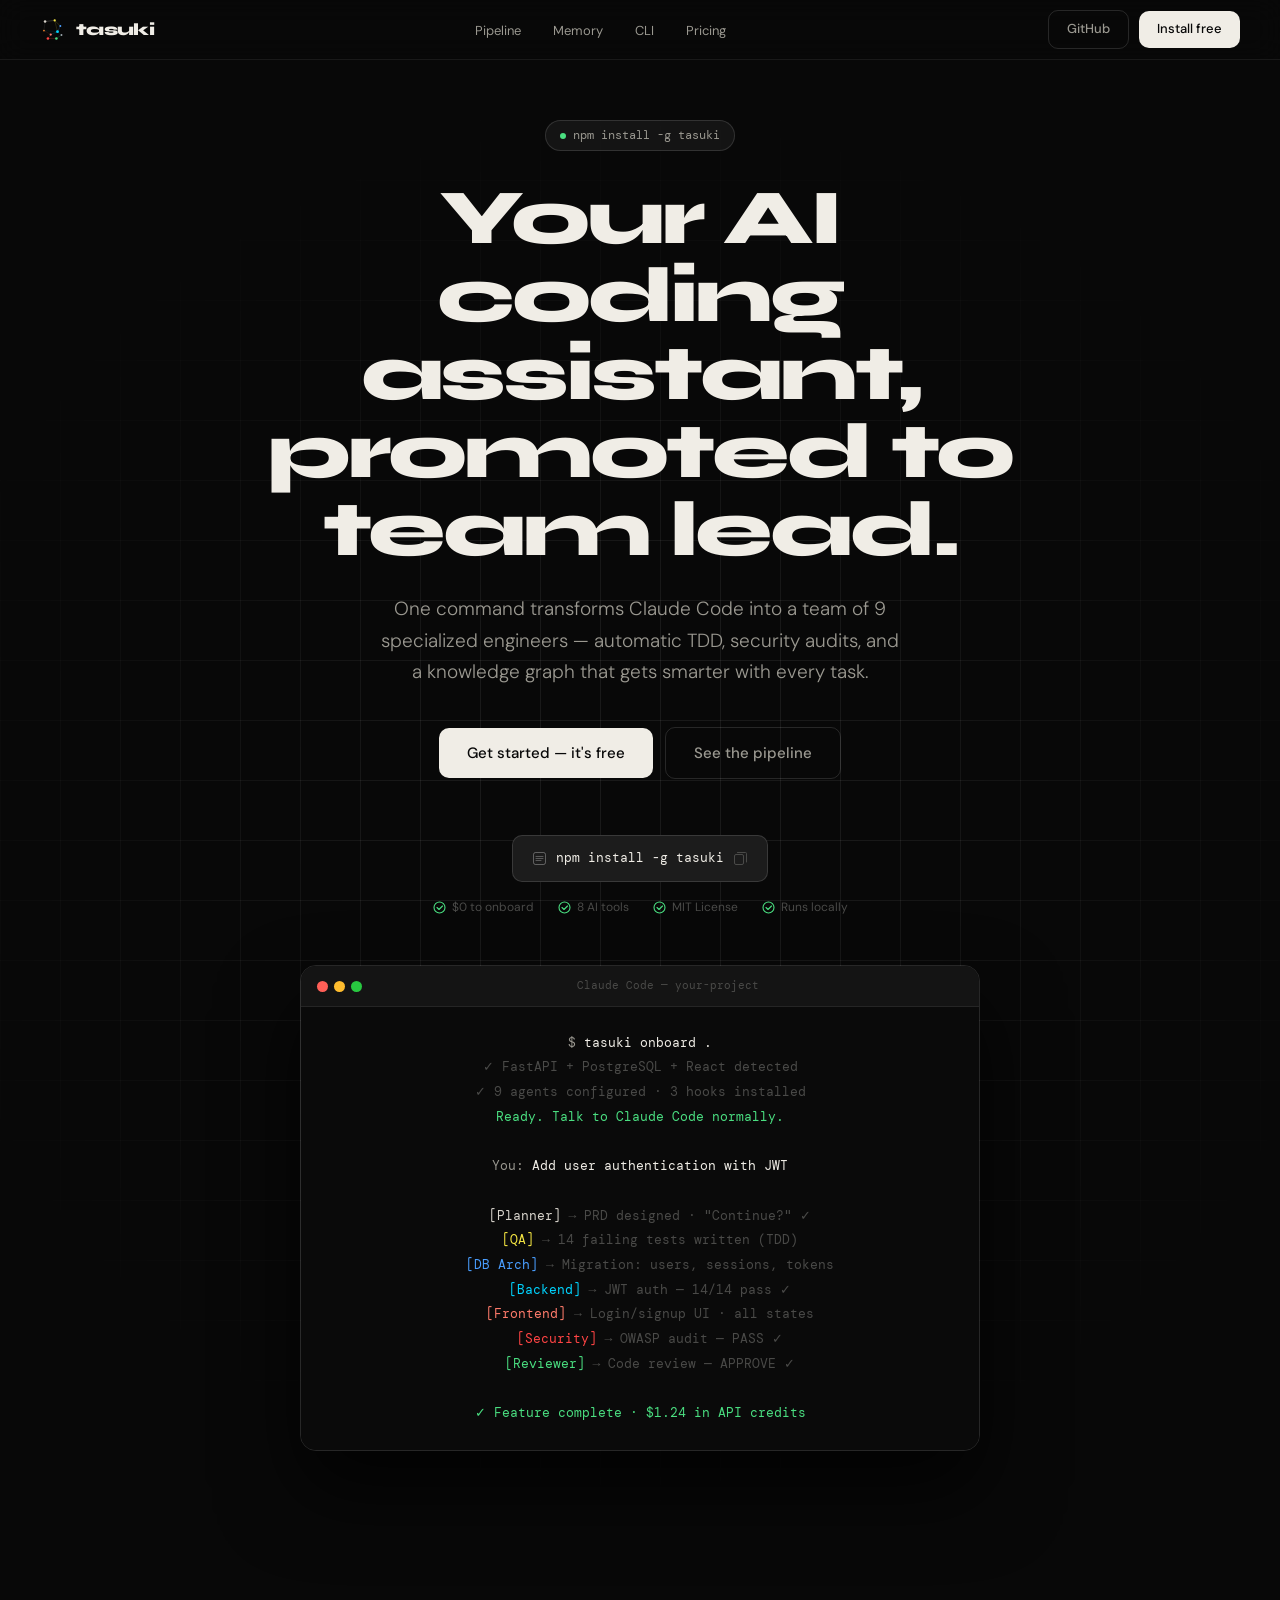
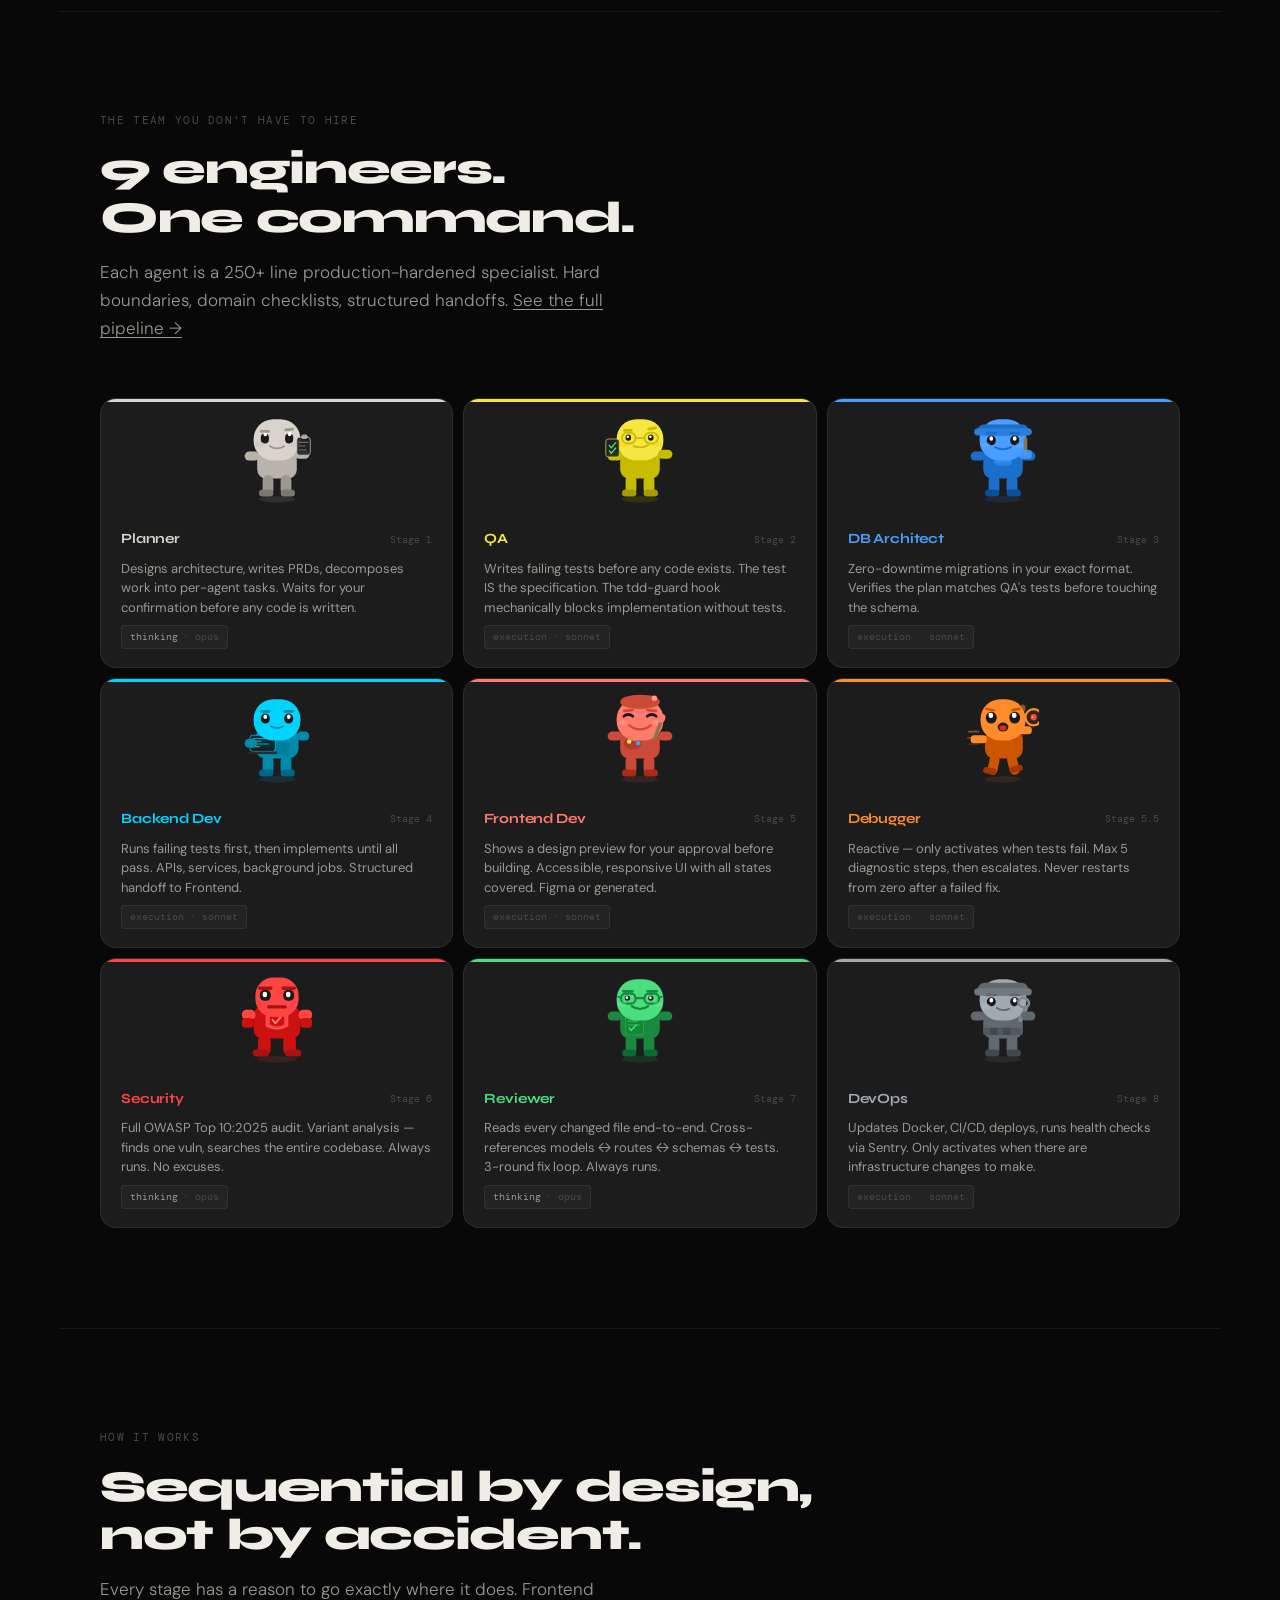
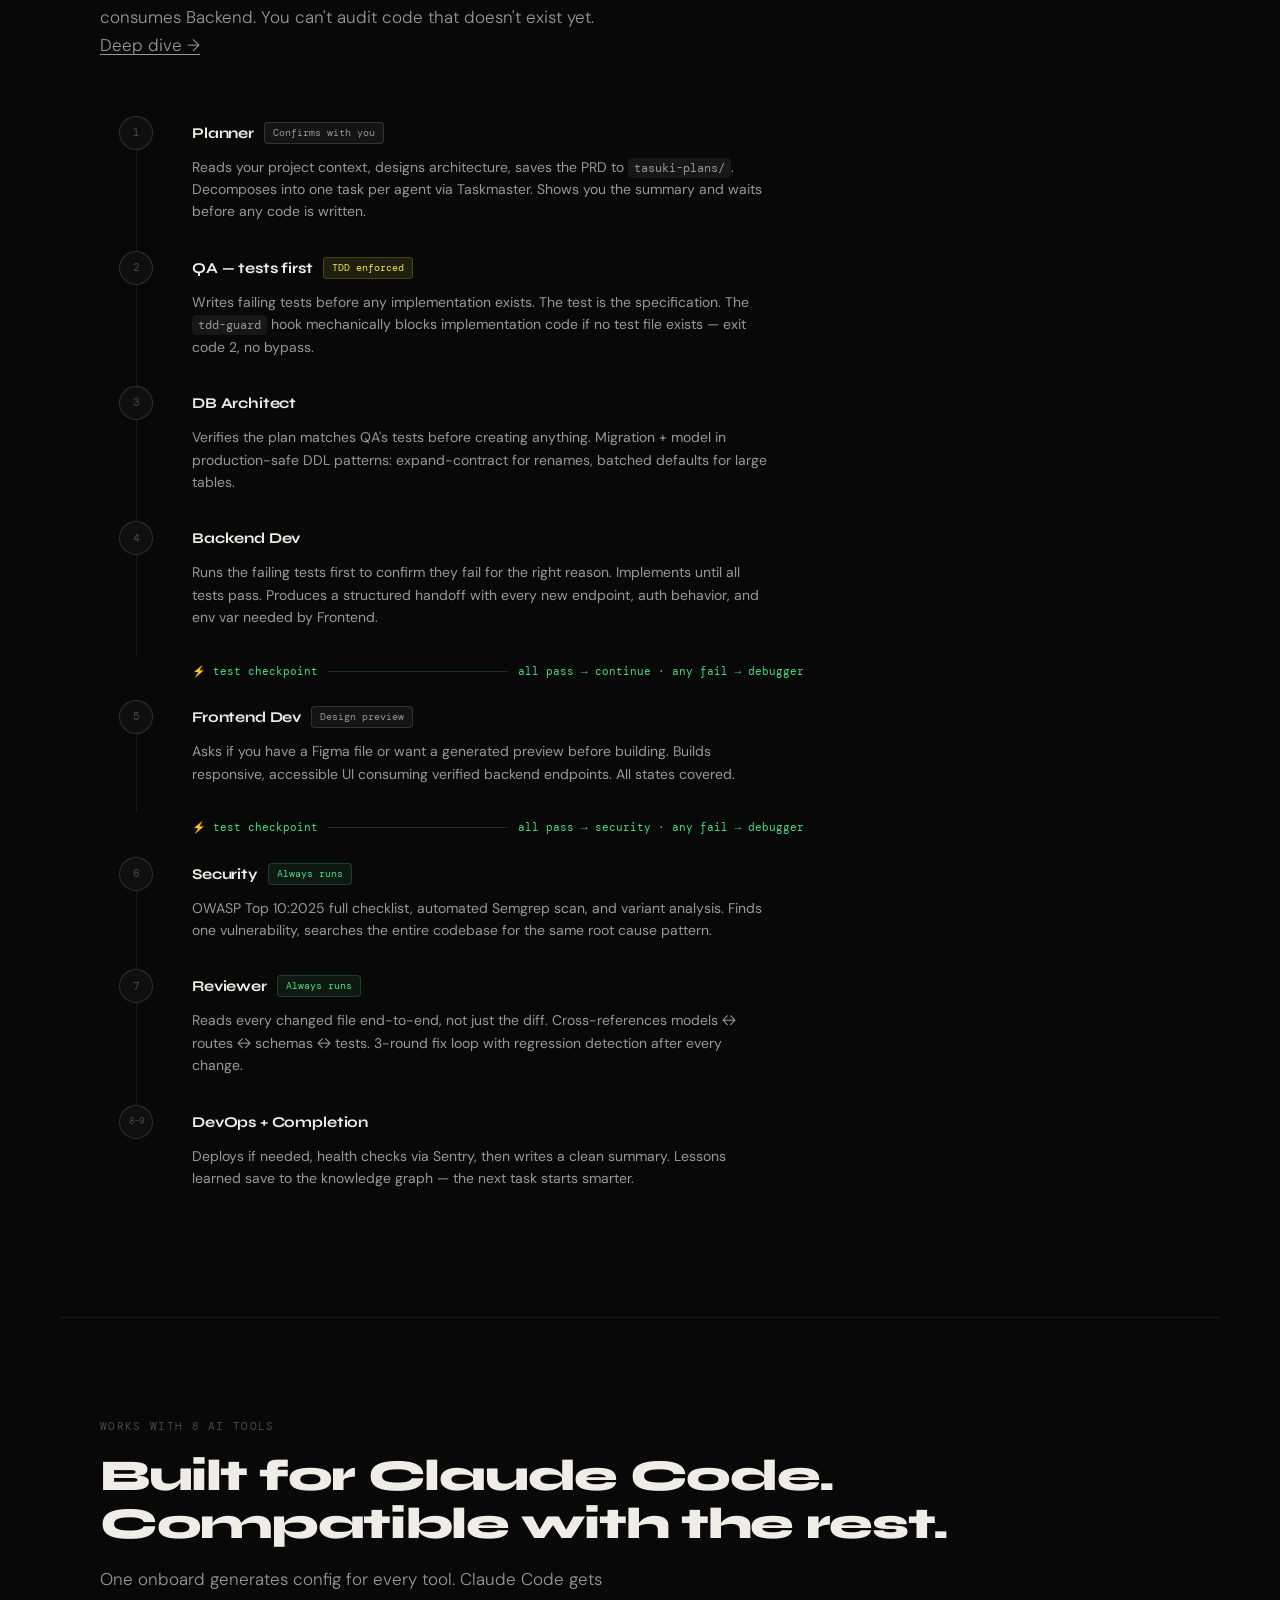
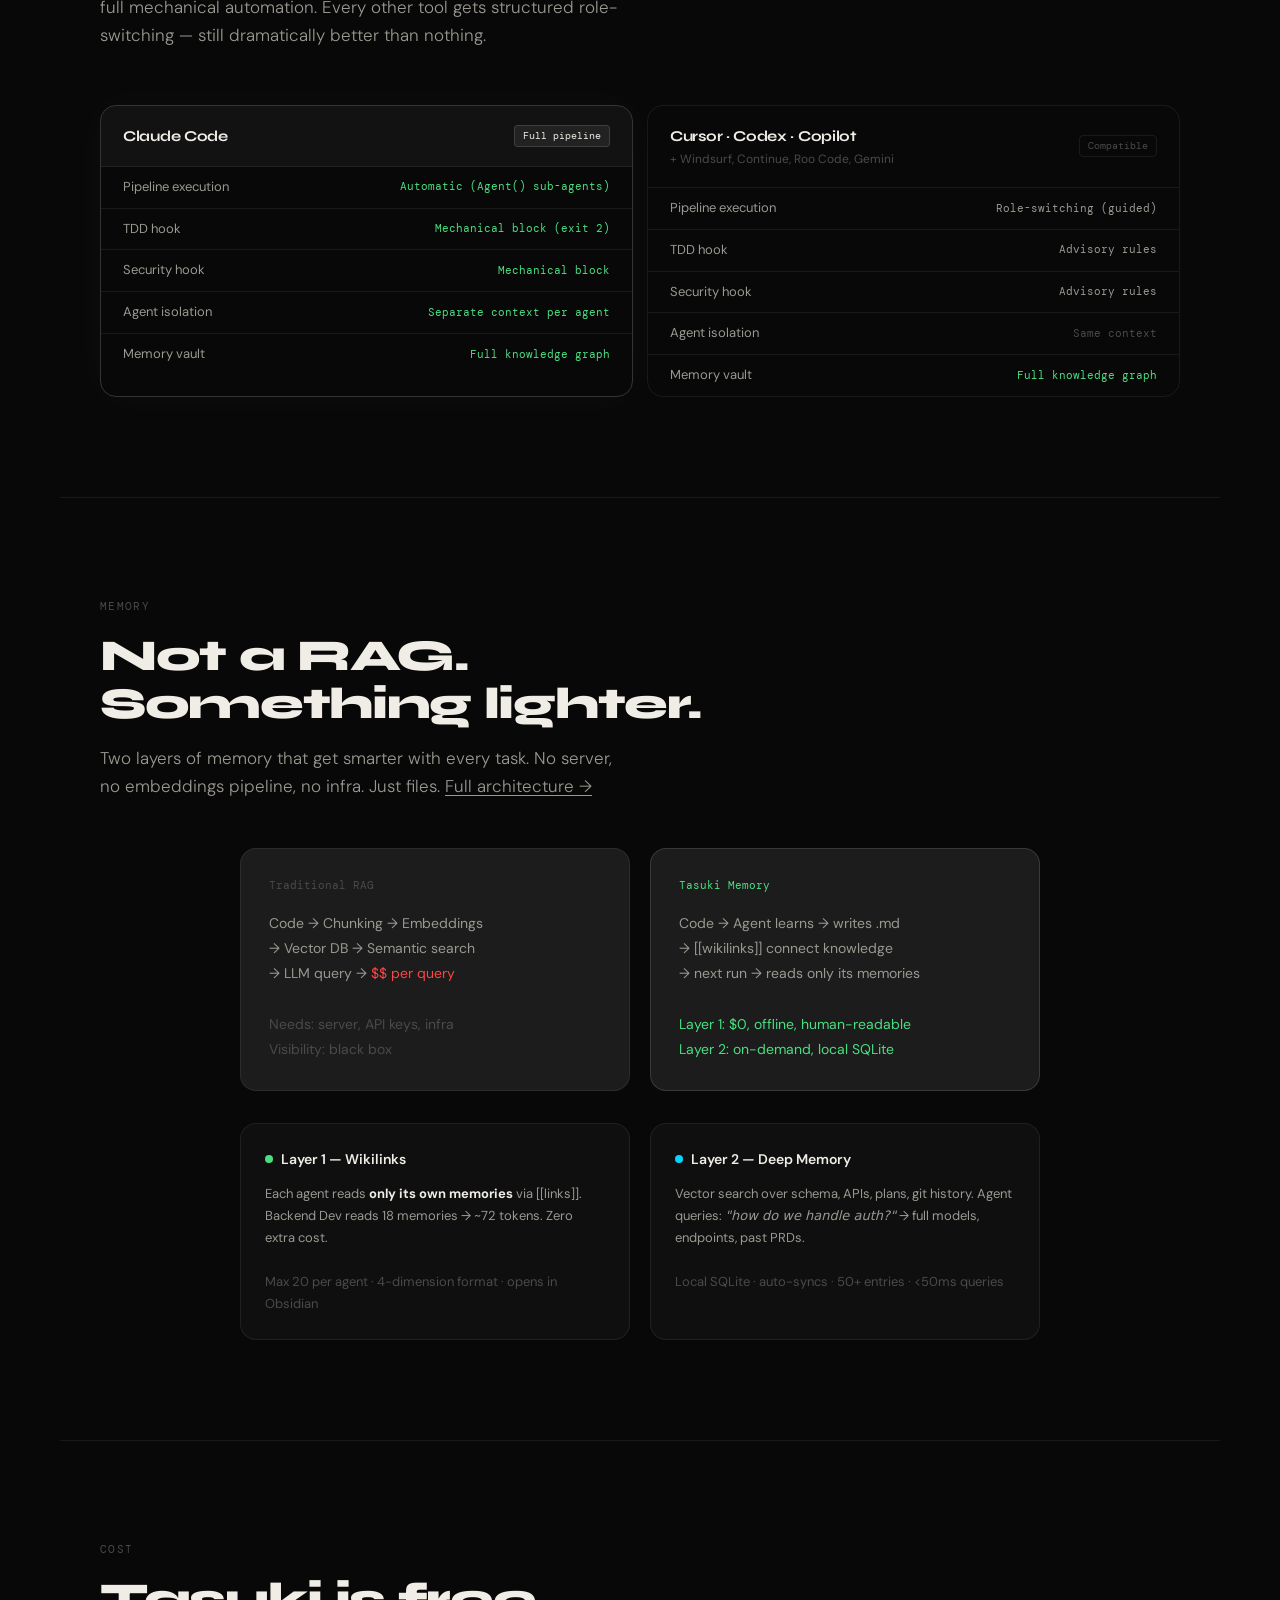
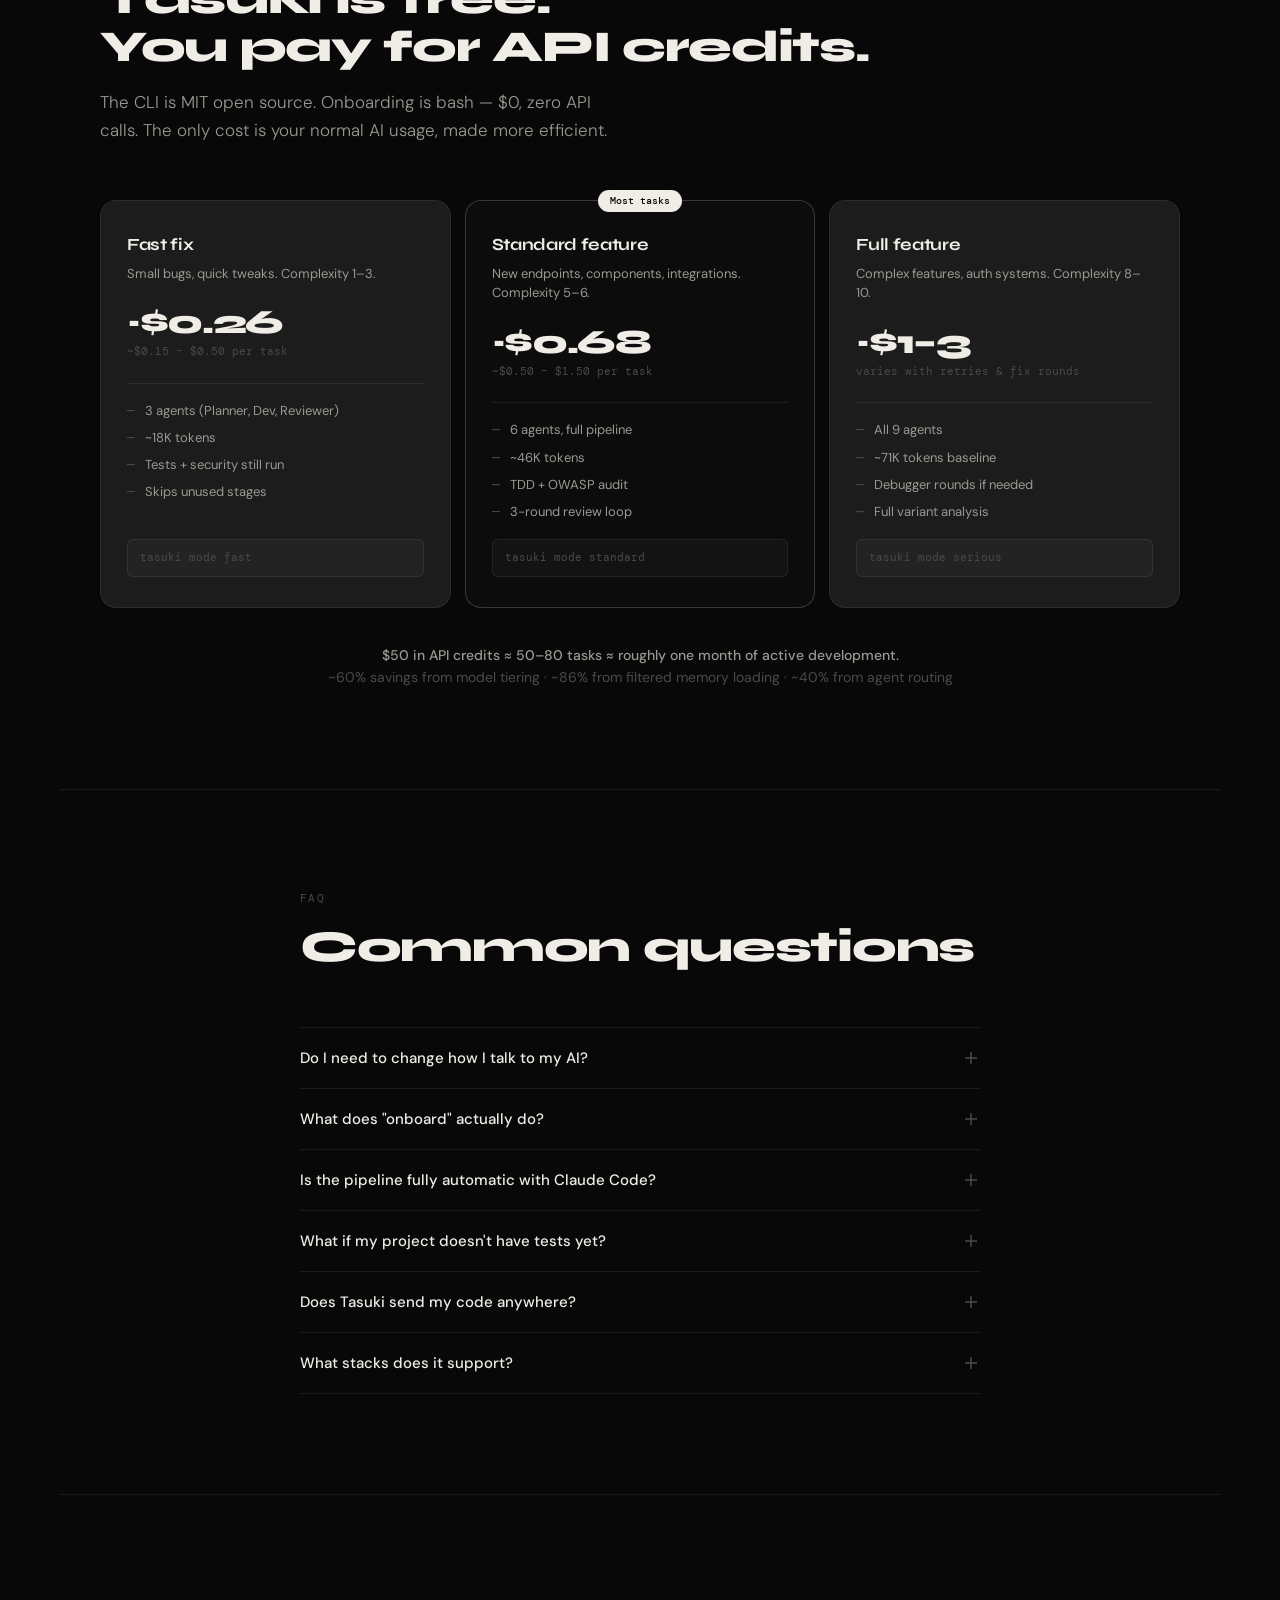
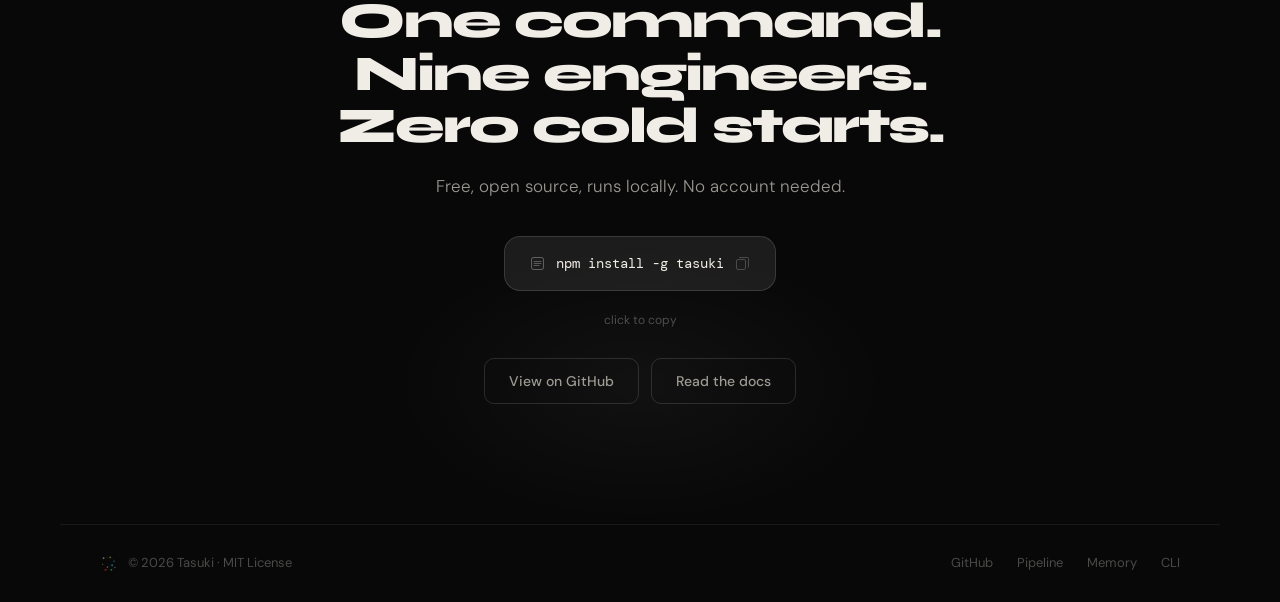
==== commit 6d3ccdf7: "Build multi-page site — pipeline, memory, CLI pages + shared CSS/JS - Extract inline styles/scripts " ====
--- a/index.html
+++ b/index.html
@@ -4,347 +4,17 @@
 <meta charset="UTF-8">
 <meta name="viewport" content="width=device-width, initial-scale=1.0">
 <title>Tasuki — The multi-agent framework for Claude Code</title>
+<meta name="description" content="One command transforms Claude Code into a team of 9 specialized engineers — automatic TDD, security audits, and a knowledge graph that gets smarter with every task.">
 <link rel="preconnect" href="https://fonts.googleapis.com">
 <link rel="preconnect" href="https://fonts.gstatic.com" crossorigin>
 <link href="https://fonts.googleapis.com/css2?family=Syne:wght@700;800&family=DM+Mono:wght@400;500&family=DM+Sans:ital,opsz,wght@0,9..40,300;0,9..40,400;0,9..40,500;1,9..40,300&display=swap" rel="stylesheet">
-<style>
-*, *::before, *::after { box-sizing: border-box; margin: 0; padding: 0; }
-
-:root {
-  /* Mono base */
-  --bg:       #080808;
-  --bg2:      #0F0F0F;
-  --bg3:      #161616;
-  --surface:  #1C1C1C;
-  --border:   rgba(255,255,255,0.07);
-  --border2:  rgba(255,255,255,0.13);
-  --text:     #F0EDE6;
-  --text2:    #9A9890;
-  --text3:    #4A4A48;
-
-  /* Agent colors */
-  --planner:  #D8D4CC;
-  --qa:       #F5E642;
-  --dbarch:   #4A9EFF;
-  --backend:  #00D4FF;
-  --frontend: #FF7B6B;
-  --debugger: #FF8C2B;
-  --security: #FF4444;
-  --reviewer: #4ADE80;
-  --devops:   #A0A8B0;
-
-  --green:    #4ADE80;
-  --radius:   10px;
-  --radius-lg:16px;
-}
-
-html { scroll-behavior: smooth; }
-
-body {
-  background: var(--bg);
-  color: var(--text);
-  font-family: 'DM Sans', system-ui, sans-serif;
-  font-size: 16px;
-  line-height: 1.6;
-  -webkit-font-smoothing: antialiased;
-  overflow-x: hidden;
-}
-
-/* ── NAV ── */
-nav {
-  position: fixed; top: 0; left: 0; right: 0; z-index: 100;
-  padding: 0 40px; height: 60px;
-  display: flex; align-items: center; justify-content: space-between;
-  border-bottom: 1px solid var(--border);
-  background: rgba(8,8,8,0.88);
-  backdrop-filter: blur(14px);
-}
-
-.nav-logo { display: flex; align-items: center; gap: 10px; text-decoration: none; }
-.nav-wordmark { font-family: 'Syne', sans-serif; font-weight: 800; font-size: 17px; letter-spacing: -0.04em; color: var(--text); }
-
-.nav-links { display: flex; gap: 32px; list-style: none; }
-.nav-links a { font-size: 13px; color: var(--text2); text-decoration: none; transition: color 0.2s; }
-.nav-links a:hover { color: var(--text); }
-
-.nav-cta { display: flex; align-items: center; gap: 10px; }
-
-.btn { display: inline-flex; align-items: center; gap: 7px; padding: 8px 18px; border-radius: var(--radius); font-size: 13px; font-weight: 500; text-decoration: none; cursor: pointer; transition: all 0.2s; border: none; font-family: inherit; }
-.btn-ghost { background: transparent; color: var(--text2); border: 1px solid var(--border2); }
-.btn-ghost:hover { color: var(--text); border-color: rgba(255,255,255,0.22); }
-.btn-white { background: var(--text); color: #080808; font-weight: 500; }
-.btn-white:hover { background: #fff; transform: translateY(-1px); box-shadow: 0 4px 20px rgba(255,255,255,0.15); }
-
-/* ── HERO ── */
-.hero {
-  min-height: 100vh;
-  display: flex; flex-direction: column; align-items: center; justify-content: center;
-  text-align: center; padding: 120px 40px 80px;
-  position: relative; overflow: hidden;
-}
-
-.hero-grid {
-  position: absolute; inset: 0;
-  background-image: linear-gradient(var(--border) 1px, transparent 1px), linear-gradient(90deg, var(--border) 1px, transparent 1px);
-  background-size: 60px 60px;
-  mask-image: radial-gradient(ellipse 80% 60% at 50% 50%, black 20%, transparent 75%);
-  pointer-events: none;
-}
-
-.hero-badge {
-  display: inline-flex; align-items: center; gap: 7px;
-  padding: 5px 14px; border-radius: 100px;
-  background: rgba(255,255,255,0.05); border: 1px solid var(--border2);
-  font-size: 12px; color: var(--text2); margin-bottom: 28px;
-  font-family: 'DM Mono', monospace; position: relative; z-index: 2;
-  animation: fade-up 0.5s ease both 0.1s;
-}
-
-.hero-title {
-  font-family: 'Syne', sans-serif; font-weight: 800;
-  font-size: clamp(42px, 7vw, 78px); letter-spacing: -0.04em; line-height: 1.0;
-  max-width: 820px; position: relative; z-index: 2; margin-bottom: 24px;
-  animation: fade-up 0.5s ease both 0.2s;
-}
-
-.hero-sub {
-  font-size: clamp(16px, 2vw, 19px); color: var(--text2); max-width: 520px;
-  line-height: 1.65; position: relative; z-index: 2; margin-bottom: 40px;
-  font-weight: 300; animation: fade-up 0.5s ease both 0.3s;
-}
-
-.hero-actions {
-  display: flex; gap: 12px; align-items: center;
-  position: relative; z-index: 2; margin-bottom: 56px;
-  flex-wrap: wrap; justify-content: center;
-  animation: fade-up 0.5s ease both 0.4s;
-}
-
-.btn-hero { padding: 13px 28px; font-size: 15px; }
-
-.hero-install {
-  display: inline-flex; align-items: center; gap: 10px;
-  padding: 12px 20px; background: var(--surface);
-  border: 1px solid var(--border2); border-radius: var(--radius);
-  font-family: 'DM Mono', monospace; font-size: 13px; color: var(--text);
-  cursor: pointer; transition: border-color 0.2s;
-  position: relative; z-index: 2;
-  animation: fade-up 0.5s ease both 0.4s;
-}
-.hero-install:hover { border-color: rgba(255,255,255,0.28); }
-
-.hero-proof {
-  display: flex; align-items: center; gap: 24px; font-size: 12px; color: var(--text3);
-  position: relative; z-index: 2; flex-wrap: wrap; justify-content: center;
-  animation: fade-up 0.5s ease both 0.5s;
-}
-.hero-proof span { display: flex; align-items: center; gap: 6px; }
-
-/* ── TERMINAL ── */
-.terminal-wrap {
-  width: 100%; max-width: 680px; margin: 0 auto 80px;
-  position: relative; z-index: 2;
-  border-radius: var(--radius-lg); overflow: hidden;
-  border: 1px solid var(--border2);
-  box-shadow: 0 40px 80px rgba(0,0,0,0.7);
-  animation: fade-up 0.6s ease both 0.55s;
-}
-.terminal-bar { background: #141414; padding: 11px 16px; display: flex; align-items: center; gap: 10px; border-bottom: 1px solid var(--border); }
-.terminal-dots { display: flex; gap: 6px; }
-.terminal-dots span { width: 11px; height: 11px; border-radius: 50%; }
-.td-r { background: #FF5F57; } .td-y { background: #FEBC2E; } .td-g { background: #28C840; }
-.terminal-title { font-family: 'DM Mono', monospace; font-size: 11px; color: var(--text3); flex: 1; text-align: center; }
-.terminal-body { background: #0A0A0A; padding: 24px 28px; font-family: 'DM Mono', monospace; font-size: 13px; line-height: 1.9; }
-.t-p { color: var(--text2); } .t-cmd { color: var(--text); } .t-dim { color: var(--text3); }
-.t-ok { color: var(--green); } .t-line { display: block; } .t-ind { padding-left: 20px; }
-.t-planner  { color: var(--planner); }
-.t-qa       { color: var(--qa); }
-.t-backend  { color: var(--backend); }
-.t-frontend { color: var(--frontend); }
-.t-security { color: var(--security); }
-.t-reviewer { color: var(--reviewer); }
-
-/* ── SECTION ── */
-section, .sect { padding: 100px 40px; max-width: 1160px; margin: 0 auto; }
-.eyebrow { font-family: 'DM Mono', monospace; font-size: 11px; letter-spacing: 0.12em; text-transform: uppercase; color: var(--text3); margin-bottom: 16px; }
-.section-title { font-family: 'Syne', sans-serif; font-weight: 800; font-size: clamp(28px, 4vw, 44px); letter-spacing: -0.03em; line-height: 1.1; margin-bottom: 16px; }
-.section-sub { font-size: 17px; color: var(--text2); max-width: 520px; line-height: 1.65; font-weight: 300; }
-hr.div { border: none; border-top: 1px solid var(--border); max-width: 1160px; margin: 0 auto; }
-
-/* ── AGENTS GRID ── */
-.agents-grid { display: grid; grid-template-columns: repeat(3, 1fr); gap: 10px; margin-top: 56px; }
-
-.agent-card {
-  background: var(--surface); border: 1px solid var(--border);
-  border-radius: var(--radius-lg); overflow: hidden;
-  transition: border-color 0.2s, transform 0.2s;
-  display: flex; flex-direction: column;
-}
-.agent-card:hover { border-color: var(--border2); transform: translateY(-2px); }
-
-/* Top color bar — agent color */
-.agent-bar { height: 3px; width: 100%; }
-
-.agent-body { padding: 22px 22px 20px; flex: 1; display: flex; flex-direction: column; gap: 10px; }
-
-.agent-header { display: flex; align-items: center; gap: 10px; }
-
-/* Character illustration placeholder — will be replaced with actual SVG characters */
-.agent-avatar {
-  width: 44px; height: 44px; border-radius: 12px; flex-shrink: 0;
-  display: flex; align-items: center; justify-content: center;
-  position: relative; overflow: hidden;
-}
-
-.agent-name { font-family: 'Syne', sans-serif; font-weight: 700; font-size: 14px; letter-spacing: -0.01em; }
-.agent-stage { font-family: 'DM Mono', monospace; font-size: 10px; color: var(--text3); margin-left: auto; }
-.agent-role { font-size: 13px; color: var(--text2); line-height: 1.5; }
-.agent-model {
-  margin-top: auto; padding-top: 12px;
-  display: inline-flex; align-items: center; gap: 5px;
-  font-family: 'DM Mono', monospace; font-size: 10px; color: var(--text3);
-  background: rgba(255,255,255,0.03); border: 1px solid var(--border); padding: 3px 8px; border-radius: 4px;
-  width: fit-content;
-}
-.model-thinking { color: var(--text2); }
-
-/* ── PIPELINE ── */
-.pipeline-visual { margin-top: 56px; display: flex; flex-direction: column; }
-.pipeline-stage { display: grid; grid-template-columns: 72px 1fr; gap: 0 20px; }
-.pipeline-spine { display: flex; flex-direction: column; align-items: center; }
-.pipeline-num {
-  width: 34px; height: 34px; border-radius: 50%;
-  border: 1px solid var(--border2); background: var(--bg2);
-  display: flex; align-items: center; justify-content: center;
-  font-family: 'DM Mono', monospace; font-size: 11px; color: var(--text3);
-  flex-shrink: 0; z-index: 2; transition: all 0.2s;
-}
-.pipeline-stage:hover .pipeline-num { border-color: rgba(255,255,255,0.3); color: var(--text); }
-.pipeline-line { width: 1px; flex: 1; background: var(--border); min-height: 20px; }
-.pipeline-content { padding: 0 0 28px; }
-.pipeline-header { display: flex; align-items: center; gap: 10px; min-height: 34px; margin-bottom: 6px; }
-.pipeline-label { font-family: 'Syne', sans-serif; font-weight: 700; font-size: 15px; letter-spacing: -0.01em; }
-.pipeline-tag { font-family: 'DM Mono', monospace; font-size: 10px; padding: 2px 8px; border-radius: 4px; }
-.tag-tdd { background: rgba(245,230,66,0.1); color: var(--qa); border: 1px solid rgba(245,230,66,0.2); }
-.tag-always { background: rgba(74,222,128,0.08); color: var(--reviewer); border: 1px solid rgba(74,222,128,0.2); }
-.tag-confirm { background: rgba(255,255,255,0.05); color: var(--text2); border: 1px solid var(--border2); }
-.pipeline-desc { font-size: 14px; color: var(--text2); line-height: 1.6; max-width: 580px; }
-.pipeline-checkpoint {
-  display: flex; align-items: center; gap: 10px;
-  margin: 6px 0 20px 92px;
-  font-size: 11px; color: var(--reviewer); font-family: 'DM Mono', monospace;
-}
-.checkpoint-line { flex: 1; max-width: 180px; height: 1px; background: rgba(74,222,128,0.2); }
-
-/* ── COMPARISON ── */
-.comparison-grid { display: grid; grid-template-columns: 1fr 1fr; gap: 14px; margin-top: 56px; }
-.comp-card { border-radius: var(--radius-lg); border: 1px solid var(--border); overflow: hidden; }
-.comp-card.feat { border-color: rgba(255,255,255,0.18); box-shadow: 0 0 40px rgba(255,255,255,0.03); }
-.comp-head { padding: 18px 22px; border-bottom: 1px solid var(--border); display: flex; align-items: center; gap: 10px; }
-.comp-head.feat-head { background: rgba(255,255,255,0.04); }
-.comp-tool { font-family: 'Syne', sans-serif; font-weight: 700; font-size: 15px; letter-spacing: -0.02em; }
-.comp-badge { font-size: 10px; font-family: 'DM Mono', monospace; padding: 2px 8px; border-radius: 4px; margin-left: auto; }
-.badge-full  { background: rgba(255,255,255,0.07); color: var(--text); border: 1px solid var(--border2); }
-.badge-compat{ background: transparent; color: var(--text3); border: 1px solid var(--border); }
-.comp-row { display: flex; align-items: center; justify-content: space-between; padding: 10px 22px; font-size: 13px; border-bottom: 1px solid var(--border); gap: 16px; }
-.comp-row:last-child { border-bottom: none; }
-.comp-feat { color: var(--text2); flex: 1; }
-.comp-val { font-family: 'DM Mono', monospace; font-size: 11px; text-align: right; }
-.val-yes { color: var(--reviewer); } .val-no { color: var(--text3); } .val-mid { color: var(--text2); }
-
-/* ── PRICING ── */
-.pricing-grid { display: grid; grid-template-columns: repeat(3, 1fr); gap: 14px; margin-top: 56px; }
-.price-card { background: var(--surface); border: 1px solid var(--border); border-radius: var(--radius-lg); padding: 30px 26px; display: flex; flex-direction: column; }
-.price-card.feat-price { border-color: rgba(255,255,255,0.18); background: rgba(255,255,255,0.02); position: relative; }
-.price-card.feat-price::before { content: 'Most tasks'; position: absolute; top: -11px; left: 50%; transform: translateX(-50%); background: var(--text); color: #080808; font-size: 10px; font-weight: 500; font-family: 'DM Mono', monospace; padding: 3px 12px; border-radius: 100px; white-space: nowrap; }
-.price-mode { font-family: 'Syne', sans-serif; font-weight: 700; font-size: 17px; letter-spacing: -0.02em; margin-bottom: 6px; }
-.price-desc { font-size: 13px; color: var(--text2); margin-bottom: 22px; line-height: 1.5; }
-.price-amount { font-family: 'Syne', sans-serif; font-weight: 800; font-size: 34px; letter-spacing: -0.04em; line-height: 1; margin-bottom: 4px; }
-.price-range { font-size: 11px; color: var(--text3); font-family: 'DM Mono', monospace; margin-bottom: 22px; }
-.price-divider { height: 1px; background: var(--border); margin-bottom: 18px; }
-.price-features { list-style: none; display: flex; flex-direction: column; gap: 9px; flex: 1; }
-.price-features li { display: flex; gap: 10px; font-size: 13px; color: var(--text2); line-height: 1.4; }
-.price-features li::before { content: '—'; color: var(--text3); font-family: 'DM Mono', monospace; flex-shrink: 0; }
-.price-cli { margin-top: 18px; font-family: 'DM Mono', monospace; font-size: 11px; color: var(--text3); padding: 9px 12px; background: rgba(255,255,255,0.03); border-radius: 6px; border: 1px solid var(--border); }
-.price-note { margin-top: 36px; text-align: center; font-size: 14px; color: var(--text3); line-height: 1.6; }
-.price-note strong { color: var(--text2); font-weight: 500; }
-
-/* ── FAQ ── */
-.faq-wrap { padding: 100px 40px; max-width: 760px; margin: 0 auto; }
-.faq-list { margin-top: 56px; border-top: 1px solid var(--border); }
-.faq-item { border-bottom: 1px solid var(--border); }
-.faq-q { width: 100%; background: none; border: none; color: var(--text); font-family: 'DM Sans', sans-serif; font-size: 15px; font-weight: 500; text-align: left; padding: 20px 0; cursor: pointer; display: flex; align-items: center; justify-content: space-between; gap: 16px; transition: color 0.2s; }
-.faq-q:hover { color: rgba(255,255,255,0.7); }
-.faq-icon { width: 18px; height: 18px; flex-shrink: 0; color: var(--text3); transition: transform 0.3s; }
-.faq-item.open .faq-icon { transform: rotate(45deg); }
-.faq-a { max-height: 0; overflow: hidden; transition: max-height 0.4s ease, padding 0.3s; font-size: 14px; color: var(--text2); line-height: 1.7; }
-.faq-item.open .faq-a { max-height: 300px; padding-bottom: 20px; }
-
-/* ── CTA ── */
-.cta-section { padding: 100px 40px 120px; text-align: center; position: relative; overflow: hidden; }
-.cta-section::before { content: ''; position: absolute; bottom: 0; left: 50%; transform: translateX(-50%); width: 500px; height: 280px; background: radial-gradient(ellipse, rgba(255,255,255,0.04) 0%, transparent 70%); pointer-events: none; }
-.cta-title { font-family: 'Syne', sans-serif; font-weight: 800; font-size: clamp(30px, 5vw, 50px); letter-spacing: -0.04em; line-height: 1.05; max-width: 640px; margin: 0 auto 20px; }
-.cta-sub { font-size: 17px; color: var(--text2); margin-bottom: 36px; font-weight: 300; }
-.cta-install { display: inline-flex; align-items: center; gap: 12px; padding: 15px 26px; background: var(--surface); border: 1px solid var(--border2); border-radius: var(--radius-lg); font-family: 'DM Mono', monospace; font-size: 14px; color: var(--text); cursor: pointer; transition: all 0.2s; margin-bottom: 12px; }
-.cta-install:hover { border-color: rgba(255,255,255,0.25); box-shadow: 0 0 30px rgba(255,255,255,0.05); }
-.cta-hint { font-size: 12px; color: var(--text3); }
-
-/* ── FOOTER ── */
-footer { border-top: 1px solid var(--border); padding: 28px 40px; display: flex; align-items: center; justify-content: space-between; max-width: 1160px; margin: 0 auto; }
-.footer-left { font-size: 13px; color: var(--text3); display: flex; align-items: center; gap: 10px; }
-.footer-links { display: flex; gap: 24px; }
-.footer-links a { font-size: 13px; color: var(--text3); text-decoration: none; transition: color 0.2s; }
-.footer-links a:hover { color: var(--text2); }
-
-/* ── ANIMATIONS ── */
-@keyframes fade-up { from { opacity: 0; transform: translateY(20px); } to { opacity: 1; transform: translateY(0); } }
-@keyframes pulse { 0%,100%{ opacity:1; } 50%{ opacity:0.4; } }
-@keyframes float      { 0%,100%{ transform: translateY(0); }    50%{ transform: translateY(-7px); } }
-@keyframes tilt       { 0%,100%{ transform: rotate(0deg); }     50%{ transform: rotate(-6deg); } }
-@keyframes bob        { 0%,100%{ transform: translateY(0); }    50%{ transform: translateY(-4px); } }
-@keyframes lean       { 0%,100%{ transform: rotate(0deg); }     50%{ transform: rotate(4deg); } }
-@keyframes bounce     { 0%,100%{ transform: translateY(0); } 40%{ transform: translateY(-12px); } 60%{ transform: translateY(-8px); } }
-@keyframes jitter     { 0%,100%{ transform: translateX(0) rotate(0deg); } 25%{ transform: translateX(4px) rotate(3deg); } 75%{ transform: translateX(-4px) rotate(-3deg); } }
-@keyframes stoic      { 0%,100%{ transform: translateY(0); }    50%{ transform: translateY(-2px); } }
-@keyframes readsway   { 0%,100%{ transform: rotate(0deg); }     50%{ transform: rotate(-4deg) translateX(-2px); } }
-.anim-float    { animation: float    3.5s ease-in-out infinite; transform-origin: bottom center; }
-.anim-tilt     { animation: tilt     2.8s ease-in-out infinite; transform-origin: bottom center; }
-.anim-bob      { animation: bob      2.2s ease-in-out infinite; transform-origin: bottom center; }
-.anim-lean     { animation: lean     3.0s ease-in-out infinite; transform-origin: bottom center; }
-.anim-bounce   { animation: bounce   1.6s ease-in-out infinite; transform-origin: bottom center; }
-.anim-jitter   { animation: jitter   0.45s ease-in-out infinite; transform-origin: bottom center; }
-.anim-stoic    { animation: stoic    6.0s ease-in-out infinite; transform-origin: bottom center; }
-.anim-readsway { animation: readsway 3.2s ease-in-out infinite; transform-origin: bottom center; }
-.agent-character { display:flex; align-items:center; justify-content:center; height:110px; cursor:pointer; }
-.agent-card-new { background:var(--surface); border:1px solid var(--border); border-radius:var(--radius-lg); overflow:hidden; transition:border-color 0.2s,transform 0.2s; display:flex; flex-direction:column; }
-.agent-card-new:hover { border-color:var(--border2); transform:translateY(-3px); }
-.agent-card-new .agent-bar { height:3px; width:100%; }
-.agent-card-new .agent-body { padding:16px 20px 18px; flex:1; display:flex; flex-direction:column; gap:8px; }
-.agent-card-new .agent-header { display:flex; align-items:center; justify-content:space-between; }
-.agent-card-new .agent-name { font-family:'Syne',sans-serif; font-weight:700; font-size:14px; letter-spacing:-0.01em; }
-.agent-card-new .agent-stage { font-family:'DM Mono',monospace; font-size:10px; color:var(--text3); }
-.agent-card-new .agent-role { font-size:13px; color:var(--text2); line-height:1.5; }
-.agent-card-new .agent-model { margin-top:auto; padding-top:10px; display:inline-flex; align-items:center; gap:5px; font-family:'DM Mono',monospace; font-size:10px; color:var(--text3); background:rgba(255,255,255,0.03); border:1px solid var(--border); padding:3px 8px; border-radius:4px; width:fit-content; }
-
-/* ── RESPONSIVE ── */
-@media (max-width: 768px) {
-  nav { padding: 0 20px; }
-  .nav-links { display: none; }
-  section, .sect, .faq-wrap { padding: 64px 20px; }
-  .agents-grid { grid-template-columns: 1fr 1fr; }
-  .pricing-grid { grid-template-columns: 1fr; }
-  .comparison-grid { grid-template-columns: 1fr; }
-  footer { flex-direction: column; gap: 16px; text-align: center; }
-  .hero { padding: 100px 20px 60px; }
-}
-@media (max-width: 520px) { .agents-grid { grid-template-columns: 1fr; } }
-</style>
+<link rel="stylesheet" href="css/styles.css">
 </head>
 <body>
 
 <!-- NAV -->
 <nav>
-  <a href="#" class="nav-logo">
+  <a href="index.html" class="nav-logo">
     <svg width="26" height="26" viewBox="0 0 92 84" fill="none">
       <line x1="18" y1="12" x2="52" y2="8"   stroke="#D8D4CC" stroke-width="1.2" opacity="0.55"/>
       <line x1="18" y1="12" x2="14" y2="44"  stroke="#D8D4CC" stroke-width="1.2" opacity="0.25"/>
@@ -371,10 +41,10 @@
     <span class="nav-wordmark">tasuki</span>
   </a>
   <ul class="nav-links">
-    <li><a href="#how">How it works</a></li>
-    <li><a href="#team">The team</a></li>
+    <li><a href="pipeline.html">Pipeline</a></li>
+    <li><a href="memory.html">Memory</a></li>
+    <li><a href="cli.html">CLI</a></li>
     <li><a href="#pricing">Pricing</a></li>
-    <li><a href="#faq">FAQ</a></li>
   </ul>
   <div class="nav-cta">
     <a href="https://github.com/ForeroAlexander/Tasuki" class="btn btn-ghost" target="_blank">GitHub</a>
@@ -401,7 +71,7 @@
 
   <div class="hero-actions">
     <a href="#install" class="btn btn-white btn-hero">Get started — it's free</a>
-    <a href="#how" class="btn btn-ghost btn-hero">See how it works</a>
+    <a href="pipeline.html" class="btn btn-ghost btn-hero">See the pipeline</a>
   </div>
 
   <div class="hero-install" onclick="copyCmd(this)">
@@ -433,7 +103,7 @@
       <span class="t-line">&nbsp;</span>
       <span class="t-line t-ind"><span class="t-planner">[Planner]</span>    <span class="t-dim">→ PRD designed · "Continue?" ✓</span></span>
       <span class="t-line t-ind"><span class="t-qa">[QA]</span>         <span class="t-dim">→ 14 failing tests written (TDD)</span></span>
-      <span class="t-line t-ind"><span style="color:var(--dbarch)">[DB Arch]</span>    <span class="t-dim">→ Migration: users, sessions, tokens</span></span>
+      <span class="t-line t-ind"><span class="t-dbarch">[DB Arch]</span>    <span class="t-dim">→ Migration: users, sessions, tokens</span></span>
       <span class="t-line t-ind"><span class="t-backend">[Backend]</span>    <span class="t-dim">→ JWT auth — 14/14 pass ✓</span></span>
       <span class="t-line t-ind"><span class="t-frontend">[Frontend]</span>   <span class="t-dim">→ Login/signup UI · all states</span></span>
       <span class="t-line t-ind"><span class="t-security">[Security]</span>   <span class="t-dim">→ OWASP audit — PASS ✓</span></span>
@@ -450,11 +120,11 @@
 <div class="sect" id="team">
   <div class="eyebrow">The team you don't have to hire</div>
   <h2 class="section-title">9 engineers.<br>One command.</h2>
-  <p class="section-sub">Each agent is a 250+ line production-hardened specialist. Hard boundaries, domain checklists, structured handoffs.</p>
+  <p class="section-sub">Each agent is a 250+ line production-hardened specialist. Hard boundaries, domain checklists, structured handoffs. <a href="pipeline.html" style="color:var(--text2);text-underline-offset:3px;">See the full pipeline →</a></p>
 
   <div class="agents-grid">
 
-    <!-- PLANNER — floats gently, thinking -->
+    <!-- PLANNER -->
     <div class="agent-card-new">
       <div class="agent-bar" style="background:var(--planner)"></div>
       <div class="agent-character">
@@ -491,7 +161,7 @@
       </div>
     </div>
 
-    <!-- QA — tilts side to side, inspecting -->
+    <!-- QA -->
     <div class="agent-card-new">
       <div class="agent-bar" style="background:var(--qa)"></div>
       <div class="agent-character">
@@ -529,7 +199,7 @@
       </div>
     </div>
 
-    <!-- DB ARCH — bobs up and down, building -->
+    <!-- DB ARCH -->
     <div class="agent-card-new">
       <div class="agent-bar" style="background:var(--dbarch)"></div>
       <div class="agent-character">
@@ -568,7 +238,7 @@
       </div>
     </div>
 
-    <!-- BACKEND — leans forward typing -->
+    <!-- BACKEND -->
     <div class="agent-card-new">
       <div class="agent-bar" style="background:var(--backend)"></div>
       <div class="agent-character">
@@ -608,7 +278,7 @@
       </div>
     </div>
 
-    <!-- FRONTEND — bounces happily -->
+    <!-- FRONTEND -->
     <div class="agent-card-new">
       <div class="agent-bar" style="background:var(--frontend)"></div>
       <div class="agent-character">
@@ -647,7 +317,7 @@
       </div>
     </div>
 
-    <!-- DEBUGGER — jitters nervously, always running -->
+    <!-- DEBUGGER -->
     <div class="agent-card-new">
       <div class="agent-bar" style="background:var(--debugger)"></div>
       <div class="agent-character">
@@ -688,7 +358,7 @@
       </div>
     </div>
 
-    <!-- SECURITY — barely moves, stoic as a rock -->
+    <!-- SECURITY -->
     <div class="agent-card-new">
       <div class="agent-bar" style="background:var(--security)"></div>
       <div class="agent-character">
@@ -723,7 +393,7 @@
       </div>
     </div>
 
-    <!-- REVIEWER — sways reading -->
+    <!-- REVIEWER -->
     <div class="agent-card-new">
       <div class="agent-bar" style="background:var(--reviewer)"></div>
       <div class="agent-character">
@@ -765,7 +435,7 @@
       </div>
     </div>
 
-    <!-- DEVOPS — steady bob, calm professional -->
+    <!-- DEVOPS -->
     <div class="agent-card-new">
       <div class="agent-bar" style="background:var(--devops)"></div>
       <div class="agent-character">
@@ -809,25 +479,25 @@
 
 <hr class="div">
 
-<!-- PIPELINE -->
+<!-- PIPELINE OVERVIEW -->
 <div class="sect" id="how">
   <div class="eyebrow">How it works</div>
   <h2 class="section-title">Sequential by design,<br>not by accident.</h2>
-  <p class="section-sub">Every stage has a reason to go exactly where it does. Frontend consumes Backend. You can't audit code that doesn't exist yet.</p>
+  <p class="section-sub">Every stage has a reason to go exactly where it does. Frontend consumes Backend. You can't audit code that doesn't exist yet. <a href="pipeline.html" style="color:var(--text2);text-underline-offset:3px;">Deep dive →</a></p>
 
   <div class="pipeline-visual">
     <div class="pipeline-stage">
       <div class="pipeline-spine"><div class="pipeline-num">1</div><div class="pipeline-line"></div></div>
       <div class="pipeline-content">
         <div class="pipeline-header"><div class="pipeline-label">Planner</div><div class="pipeline-tag tag-confirm">Confirms with you</div></div>
-        <div class="pipeline-desc">Reads your project context, designs architecture, saves the PRD to <code style="font-family:'DM Mono',monospace;font-size:12px;color:var(--text2)">tasuki-plans/</code>. Decomposes into one task per agent via Taskmaster. Shows you the summary and waits before any code is written.</div>
+        <div class="pipeline-desc">Reads your project context, designs architecture, saves the PRD to <code>tasuki-plans/</code>. Decomposes into one task per agent via Taskmaster. Shows you the summary and waits before any code is written.</div>
       </div>
     </div>
     <div class="pipeline-stage">
       <div class="pipeline-spine"><div class="pipeline-num">2</div><div class="pipeline-line"></div></div>
       <div class="pipeline-content">
         <div class="pipeline-header"><div class="pipeline-label">QA — tests first</div><div class="pipeline-tag tag-tdd">TDD enforced</div></div>
-        <div class="pipeline-desc">Writes failing tests before any implementation exists. The test is the specification. The <code style="font-family:'DM Mono',monospace;font-size:12px;color:var(--text2)">tdd-guard</code> hook mechanically blocks implementation code if no test file exists — exit code 2, no bypass.</div>
+        <div class="pipeline-desc">Writes failing tests before any implementation exists. The test is the specification. The <code>tdd-guard</code> hook mechanically blocks implementation code if no test file exists — exit code 2, no bypass.</div>
       </div>
     </div>
     <div class="pipeline-stage">
@@ -913,6 +583,61 @@
         <div class="comp-row"><div class="comp-feat">Security hook</div><div class="comp-val val-mid">Advisory rules</div></div>
         <div class="comp-row"><div class="comp-feat">Agent isolation</div><div class="comp-val val-no">Same context</div></div>
         <div class="comp-row"><div class="comp-feat">Memory vault</div><div class="comp-val val-yes">Full knowledge graph</div></div>
+      </div>
+    </div>
+  </div>
+</div>
+
+<hr class="div">
+
+<!-- MEMORY PREVIEW -->
+<div class="sect" id="memory">
+  <div class="eyebrow">Memory</div>
+  <h2 class="section-title">Not a RAG.<br>Something lighter.</h2>
+  <p class="section-sub">Two layers of memory that get smarter with every task. No server, no embeddings pipeline, no infra. Just files. <a href="memory.html" style="color:var(--text2);text-underline-offset:3px;">Full architecture →</a></p>
+
+  <div style="display:grid;grid-template-columns:1fr 1fr;gap:20px;max-width:800px;margin:48px auto 0;">
+    <div style="background:var(--surface);border:1px solid var(--border);border-radius:var(--radius-lg);padding:28px;">
+      <div style="font-family:'DM Mono',monospace;font-size:11px;color:var(--text3);margin-bottom:16px;">Traditional RAG</div>
+      <div style="font-size:14px;color:var(--text2);line-height:1.8;">
+        Code → Chunking → Embeddings<br>
+        → Vector DB → Semantic search<br>
+        → LLM query → <span style="color:var(--security);">$$ per query</span><br><br>
+        <span style="color:var(--text3);">Needs: server, API keys, infra</span><br>
+        <span style="color:var(--text3);">Visibility: black box</span>
+      </div>
+    </div>
+    <div style="background:var(--surface);border:1px solid var(--border2);border-radius:var(--radius-lg);padding:28px;">
+      <div style="font-family:'DM Mono',monospace;font-size:11px;color:var(--reviewer);margin-bottom:16px;">Tasuki Memory</div>
+      <div style="font-size:14px;color:var(--text2);line-height:1.8;">
+        Code → Agent learns → writes .md<br>
+        → [[wikilinks]] connect knowledge<br>
+        → next run → reads only its memories<br><br>
+        <span style="color:var(--reviewer);">Layer 1: $0, offline, human-readable</span><br>
+        <span style="color:var(--reviewer);">Layer 2: on-demand, local SQLite</span>
+      </div>
+    </div>
+  </div>
+
+  <div style="display:grid;grid-template-columns:1fr 1fr;gap:20px;max-width:800px;margin:32px auto 0;">
+    <div style="background:var(--bg2);border:1px solid var(--border);border-radius:var(--radius-lg);padding:24px;">
+      <div style="display:flex;align-items:center;gap:8px;margin-bottom:12px;">
+        <div style="width:8px;height:8px;border-radius:50%;background:var(--reviewer);"></div>
+        <div style="font-size:14px;font-weight:600;">Layer 1 — Wikilinks</div>
+      </div>
+      <div style="font-size:13px;color:var(--text2);line-height:1.7;">
+        Each agent reads <strong style="color:var(--text);">only its own memories</strong> via [[links]]. Backend Dev reads 18 memories → ~72 tokens. Zero extra cost.<br><br>
+        <span style="color:var(--text3);">Max 20 per agent · 4-dimension format · opens in Obsidian</span>
+      </div>
+    </div>
+    <div style="background:var(--bg2);border:1px solid var(--border);border-radius:var(--radius-lg);padding:24px;">
+      <div style="display:flex;align-items:center;gap:8px;margin-bottom:12px;">
+        <div style="width:8px;height:8px;border-radius:50%;background:var(--backend);"></div>
+        <div style="font-size:14px;font-weight:600;">Layer 2 — Deep Memory</div>
+      </div>
+      <div style="font-size:13px;color:var(--text2);line-height:1.7;">
+        Vector search over schema, APIs, plans, git history. Agent queries: <em>"how do we handle auth?"</em> → full models, endpoints, past PRDs.<br><br>
+        <span style="color:var(--text3);">Local SQLite · auto-syncs · 50+ entries · &lt;50ms queries</span>
       </div>
     </div>
   </div>
@@ -1058,30 +783,12 @@
   </div>
   <div class="footer-links">
     <a href="https://github.com/ForeroAlexander/Tasuki" target="_blank">GitHub</a>
-    <a href="https://github.com/ForeroAlexander/Tasuki/blob/main/README.md" target="_blank">Docs</a>
-    <a href="https://github.com/ForeroAlexander/Tasuki/issues" target="_blank">Issues</a>
+    <a href="pipeline.html">Pipeline</a>
+    <a href="memory.html">Memory</a>
+    <a href="cli.html">CLI</a>
   </div>
 </footer>
 
-<script>
-function toggleFaq(btn) { btn.parentElement.classList.toggle('open'); }
-
-function copyCmd(el) {
-  navigator.clipboard.writeText('npm install -g tasuki').then(() => {
-    const hint = document.getElementById('copy-hint');
-    if (hint) { hint.textContent = '✓ copied'; hint.style.color = 'var(--reviewer)'; setTimeout(() => { hint.textContent = 'click to copy'; hint.style.color = ''; }, 2000); }
-  });
-}
-
-const observer = new IntersectionObserver((entries) => {
-  entries.forEach(e => { if (e.isIntersecting) { e.target.style.opacity = '1'; e.target.style.transform = 'translateY(0)'; } });
-}, { threshold: 0.08 });
-
-document.querySelectorAll('.agent-card, .pipeline-stage, .price-card, .comp-card').forEach(el => {
-  el.style.opacity = '0'; el.style.transform = 'translateY(14px)';
-  el.style.transition = 'opacity 0.4s ease, transform 0.4s ease';
-  observer.observe(el);
-});
-</script>
+<script src="js/main.js"></script>
 </body>
 </html>
--- a/css/styles.css
+++ b/css/styles.css
@@ -0,0 +1,608 @@
+/* ── RESET & VARS ── */
+*, *::before, *::after { box-sizing: border-box; margin: 0; padding: 0; }
+
+:root {
+  --bg:       #080808;
+  --bg2:      #0F0F0F;
+  --bg3:      #161616;
+  --surface:  #1C1C1C;
+  --border:   rgba(255,255,255,0.07);
+  --border2:  rgba(255,255,255,0.13);
+  --text:     #F0EDE6;
+  --text2:    #9A9890;
+  --text3:    #4A4A48;
+
+  --planner:  #D8D4CC;
+  --qa:       #F5E642;
+  --dbarch:   #4A9EFF;
+  --backend:  #00D4FF;
+  --frontend: #FF7B6B;
+  --debugger: #FF8C2B;
+  --security: #FF4444;
+  --reviewer: #4ADE80;
+  --devops:   #A0A8B0;
+
+  --green:    #4ADE80;
+  --radius:   10px;
+  --radius-lg:16px;
+}
+
+html { scroll-behavior: smooth; }
+
+body {
+  background: var(--bg);
+  color: var(--text);
+  font-family: 'DM Sans', system-ui, sans-serif;
+  font-size: 16px;
+  line-height: 1.6;
+  -webkit-font-smoothing: antialiased;
+  overflow-x: hidden;
+}
+
+/* ── NAV ── */
+nav {
+  position: fixed; top: 0; left: 0; right: 0; z-index: 100;
+  padding: 0 40px; height: 60px;
+  display: flex; align-items: center; justify-content: space-between;
+  border-bottom: 1px solid var(--border);
+  background: rgba(8,8,8,0.88);
+  backdrop-filter: blur(14px);
+}
+
+.nav-logo { display: flex; align-items: center; gap: 10px; text-decoration: none; }
+.nav-wordmark { font-family: 'Syne', sans-serif; font-weight: 800; font-size: 17px; letter-spacing: -0.04em; color: var(--text); }
+
+.nav-links { display: flex; gap: 32px; list-style: none; }
+.nav-links a { font-size: 13px; color: var(--text2); text-decoration: none; transition: color 0.2s; }
+.nav-links a:hover, .nav-links a.active { color: var(--text); }
+
+.nav-cta { display: flex; align-items: center; gap: 10px; }
+
+.btn { display: inline-flex; align-items: center; gap: 7px; padding: 8px 18px; border-radius: var(--radius); font-size: 13px; font-weight: 500; text-decoration: none; cursor: pointer; transition: all 0.2s; border: none; font-family: inherit; }
+.btn-ghost { background: transparent; color: var(--text2); border: 1px solid var(--border2); }
+.btn-ghost:hover { color: var(--text); border-color: rgba(255,255,255,0.22); }
+.btn-white { background: var(--text); color: #080808; font-weight: 500; }
+.btn-white:hover { background: #fff; transform: translateY(-1px); box-shadow: 0 4px 20px rgba(255,255,255,0.15); }
+
+/* ── HERO (landing) ── */
+.hero {
+  min-height: 100vh;
+  display: flex; flex-direction: column; align-items: center; justify-content: center;
+  text-align: center; padding: 120px 40px 80px;
+  position: relative; overflow: hidden;
+}
+
+.hero-grid {
+  position: absolute; inset: 0;
+  background-image: linear-gradient(var(--border) 1px, transparent 1px), linear-gradient(90deg, var(--border) 1px, transparent 1px);
+  background-size: 60px 60px;
+  mask-image: radial-gradient(ellipse 80% 60% at 50% 50%, black 20%, transparent 75%);
+  pointer-events: none;
+}
+
+.hero-badge {
+  display: inline-flex; align-items: center; gap: 7px;
+  padding: 5px 14px; border-radius: 100px;
+  background: rgba(255,255,255,0.05); border: 1px solid var(--border2);
+  font-size: 12px; color: var(--text2); margin-bottom: 28px;
+  font-family: 'DM Mono', monospace; position: relative; z-index: 2;
+  animation: fade-up 0.5s ease both 0.1s;
+}
+
+.hero-title {
+  font-family: 'Syne', sans-serif; font-weight: 800;
+  font-size: clamp(42px, 7vw, 78px); letter-spacing: -0.04em; line-height: 1.0;
+  max-width: 820px; position: relative; z-index: 2; margin-bottom: 24px;
+  animation: fade-up 0.5s ease both 0.2s;
+}
+
+.hero-sub {
+  font-size: clamp(16px, 2vw, 19px); color: var(--text2); max-width: 520px;
+  line-height: 1.65; position: relative; z-index: 2; margin-bottom: 40px;
+  font-weight: 300; animation: fade-up 0.5s ease both 0.3s;
+}
+
+.hero-actions {
+  display: flex; gap: 12px; align-items: center;
+  position: relative; z-index: 2; margin-bottom: 56px;
+  flex-wrap: wrap; justify-content: center;
+  animation: fade-up 0.5s ease both 0.4s;
+}
+
+.btn-hero { padding: 13px 28px; font-size: 15px; }
+
+.hero-install {
+  display: inline-flex; align-items: center; gap: 10px;
+  padding: 12px 20px; background: var(--surface);
+  border: 1px solid var(--border2); border-radius: var(--radius);
+  font-family: 'DM Mono', monospace; font-size: 13px; color: var(--text);
+  cursor: pointer; transition: border-color 0.2s;
+  position: relative; z-index: 2;
+  animation: fade-up 0.5s ease both 0.4s;
+}
+.hero-install:hover { border-color: rgba(255,255,255,0.28); }
+
+.hero-proof {
+  display: flex; align-items: center; gap: 24px; font-size: 12px; color: var(--text3);
+  position: relative; z-index: 2; flex-wrap: wrap; justify-content: center;
+  animation: fade-up 0.5s ease both 0.5s;
+}
+.hero-proof span { display: flex; align-items: center; gap: 6px; }
+
+/* ── PAGE HERO (non-landing pages) ── */
+.page-hero {
+  padding: 120px 40px 80px; text-align: center;
+  position: relative; overflow: hidden;
+}
+.page-hero .hero-grid { opacity: 0.5; }
+.page-hero-eyebrow {
+  font-family: 'DM Mono', monospace; font-size: 11px; letter-spacing: 0.12em;
+  text-transform: uppercase; color: var(--text3); margin-bottom: 16px;
+  animation: fade-up 0.5s ease both 0.1s;
+}
+.page-hero-title {
+  font-family: 'Syne', sans-serif; font-weight: 800;
+  font-size: clamp(38px, 6vw, 66px); letter-spacing: -0.04em; line-height: 1.0;
+  max-width: 760px; margin: 0 auto 24px; position: relative; z-index: 2;
+  animation: fade-up 0.5s ease both 0.2s;
+}
+.page-hero-sub {
+  font-size: clamp(15px, 1.8vw, 18px); color: var(--text2); max-width: 540px;
+  line-height: 1.65; margin: 0 auto; font-weight: 300;
+  position: relative; z-index: 2;
+  animation: fade-up 0.5s ease both 0.3s;
+}
+
+/* ── TERMINAL ── */
+.terminal-wrap {
+  width: 100%; max-width: 680px; margin: 0 auto 80px;
+  position: relative; z-index: 2;
+  border-radius: var(--radius-lg); overflow: hidden;
+  border: 1px solid var(--border2);
+  box-shadow: 0 40px 80px rgba(0,0,0,0.7);
+  animation: fade-up 0.6s ease both 0.55s;
+}
+.terminal-bar { background: #141414; padding: 11px 16px; display: flex; align-items: center; gap: 10px; border-bottom: 1px solid var(--border); }
+.terminal-dots { display: flex; gap: 6px; }
+.terminal-dots span { width: 11px; height: 11px; border-radius: 50%; }
+.td-r { background: #FF5F57; } .td-y { background: #FEBC2E; } .td-g { background: #28C840; }
+.terminal-title { font-family: 'DM Mono', monospace; font-size: 11px; color: var(--text3); flex: 1; text-align: center; }
+.terminal-body { background: #0A0A0A; padding: 24px 28px; font-family: 'DM Mono', monospace; font-size: 13px; line-height: 1.9; }
+.t-p { color: var(--text2); } .t-cmd { color: var(--text); } .t-dim { color: var(--text3); }
+.t-ok { color: var(--green); } .t-line { display: block; } .t-ind { padding-left: 20px; }
+.t-planner  { color: var(--planner); }
+.t-qa       { color: var(--qa); }
+.t-backend  { color: var(--backend); }
+.t-frontend { color: var(--frontend); }
+.t-security { color: var(--security); }
+.t-reviewer { color: var(--reviewer); }
+.t-dbarch   { color: var(--dbarch); }
+.t-debugger { color: var(--debugger); }
+.t-devops   { color: var(--devops); }
+
+/* ── SECTION ── */
+section, .sect { padding: 100px 40px; max-width: 1160px; margin: 0 auto; }
+.eyebrow { font-family: 'DM Mono', monospace; font-size: 11px; letter-spacing: 0.12em; text-transform: uppercase; color: var(--text3); margin-bottom: 16px; }
+.section-title { font-family: 'Syne', sans-serif; font-weight: 800; font-size: clamp(28px, 4vw, 44px); letter-spacing: -0.03em; line-height: 1.1; margin-bottom: 16px; }
+.section-sub { font-size: 17px; color: var(--text2); max-width: 520px; line-height: 1.65; font-weight: 300; }
+hr.div { border: none; border-top: 1px solid var(--border); max-width: 1160px; margin: 0 auto; }
+
+/* ── AGENTS GRID ── */
+.agents-grid { display: grid; grid-template-columns: repeat(3, 1fr); gap: 10px; margin-top: 56px; }
+
+.agent-card {
+  background: var(--surface); border: 1px solid var(--border);
+  border-radius: var(--radius-lg); overflow: hidden;
+  transition: border-color 0.2s, transform 0.2s;
+  display: flex; flex-direction: column;
+}
+.agent-card:hover { border-color: var(--border2); transform: translateY(-2px); }
+
+.agent-bar { height: 3px; width: 100%; }
+.agent-body { padding: 22px 22px 20px; flex: 1; display: flex; flex-direction: column; gap: 10px; }
+.agent-header { display: flex; align-items: center; gap: 10px; }
+.agent-avatar { width: 44px; height: 44px; border-radius: 12px; flex-shrink: 0; display: flex; align-items: center; justify-content: center; position: relative; overflow: hidden; }
+.agent-name { font-family: 'Syne', sans-serif; font-weight: 700; font-size: 14px; letter-spacing: -0.01em; }
+.agent-stage { font-family: 'DM Mono', monospace; font-size: 10px; color: var(--text3); margin-left: auto; }
+.agent-role { font-size: 13px; color: var(--text2); line-height: 1.5; }
+.agent-model {
+  margin-top: auto; padding-top: 12px;
+  display: inline-flex; align-items: center; gap: 5px;
+  font-family: 'DM Mono', monospace; font-size: 10px; color: var(--text3);
+  background: rgba(255,255,255,0.03); border: 1px solid var(--border); padding: 3px 8px; border-radius: 4px;
+  width: fit-content;
+}
+.model-thinking { color: var(--text2); }
+
+.agent-card-new { background:var(--surface); border:1px solid var(--border); border-radius:var(--radius-lg); overflow:hidden; transition:border-color 0.2s,transform 0.2s; display:flex; flex-direction:column; }
+.agent-card-new:hover { border-color:var(--border2); transform:translateY(-3px); }
+.agent-card-new .agent-bar { height:3px; width:100%; }
+.agent-card-new .agent-body { padding:16px 20px 18px; flex:1; display:flex; flex-direction:column; gap:8px; }
+.agent-card-new .agent-header { display:flex; align-items:center; justify-content:space-between; }
+.agent-card-new .agent-name { font-family:'Syne',sans-serif; font-weight:700; font-size:14px; letter-spacing:-0.01em; }
+.agent-card-new .agent-stage { font-family:'DM Mono',monospace; font-size:10px; color:var(--text3); }
+.agent-card-new .agent-role { font-size:13px; color:var(--text2); line-height:1.5; }
+.agent-card-new .agent-model { margin-top:auto; padding-top:10px; display:inline-flex; align-items:center; gap:5px; font-family:'DM Mono',monospace; font-size:10px; color:var(--text3); background:rgba(255,255,255,0.03); border:1px solid var(--border); padding:3px 8px; border-radius:4px; width:fit-content; }
+.agent-character { display:flex; align-items:center; justify-content:center; height:110px; cursor:pointer; }
+
+/* ── PIPELINE ── */
+.pipeline-visual { margin-top: 56px; display: flex; flex-direction: column; }
+.pipeline-stage { display: grid; grid-template-columns: 72px 1fr; gap: 0 20px; }
+.pipeline-spine { display: flex; flex-direction: column; align-items: center; }
+.pipeline-num {
+  width: 34px; height: 34px; border-radius: 50%;
+  border: 1px solid var(--border2); background: var(--bg2);
+  display: flex; align-items: center; justify-content: center;
+  font-family: 'DM Mono', monospace; font-size: 11px; color: var(--text3);
+  flex-shrink: 0; z-index: 2; transition: all 0.2s;
+}
+.pipeline-stage:hover .pipeline-num { border-color: rgba(255,255,255,0.3); color: var(--text); }
+.pipeline-line { width: 1px; flex: 1; background: var(--border); min-height: 20px; }
+.pipeline-content { padding: 0 0 28px; }
+.pipeline-header { display: flex; align-items: center; gap: 10px; min-height: 34px; margin-bottom: 6px; }
+.pipeline-label { font-family: 'Syne', sans-serif; font-weight: 700; font-size: 15px; letter-spacing: -0.01em; }
+.pipeline-tag { font-family: 'DM Mono', monospace; font-size: 10px; padding: 2px 8px; border-radius: 4px; }
+.tag-tdd { background: rgba(245,230,66,0.1); color: var(--qa); border: 1px solid rgba(245,230,66,0.2); }
+.tag-always { background: rgba(74,222,128,0.08); color: var(--reviewer); border: 1px solid rgba(74,222,128,0.2); }
+.tag-confirm { background: rgba(255,255,255,0.05); color: var(--text2); border: 1px solid var(--border2); }
+.tag-reactive { background: rgba(255,140,43,0.08); color: var(--debugger); border: 1px solid rgba(255,140,43,0.2); }
+.pipeline-desc { font-size: 14px; color: var(--text2); line-height: 1.6; max-width: 580px; }
+.pipeline-checkpoint {
+  display: flex; align-items: center; gap: 10px;
+  margin: 6px 0 20px 92px;
+  font-size: 11px; color: var(--reviewer); font-family: 'DM Mono', monospace;
+}
+.checkpoint-line { flex: 1; max-width: 180px; height: 1px; background: rgba(74,222,128,0.2); }
+
+/* ── PIPELINE DEEP (pipeline.html) ── */
+.pipeline-deep { margin-top: 56px; display: flex; flex-direction: column; gap: 0; }
+
+.stage-block {
+  border: 1px solid var(--border);
+  border-radius: var(--radius-lg); overflow: hidden;
+  margin-bottom: 12px;
+  transition: border-color 0.2s;
+}
+.stage-block:hover { border-color: var(--border2); }
+
+.stage-head {
+  display: grid; grid-template-columns: 52px 1fr auto;
+  align-items: center; gap: 16px; padding: 20px 24px;
+  cursor: pointer; background: var(--surface);
+  transition: background 0.2s;
+}
+.stage-head:hover { background: rgba(255,255,255,0.02); }
+
+.stage-num-badge {
+  width: 36px; height: 36px; border-radius: 50%;
+  display: flex; align-items: center; justify-content: center;
+  font-family: 'DM Mono', monospace; font-size: 12px; font-weight: 500;
+  border: 1px solid; flex-shrink: 0;
+}
+
+.stage-head-info { display: flex; flex-direction: column; gap: 4px; }
+.stage-head-name { font-family: 'Syne', sans-serif; font-weight: 700; font-size: 16px; letter-spacing: -0.02em; }
+.stage-head-tagline { font-size: 13px; color: var(--text2); }
+.stage-tags { display: flex; gap: 6px; flex-wrap: wrap; }
+
+.stage-chevron {
+  width: 20px; height: 20px; color: var(--text3);
+  transition: transform 0.3s; flex-shrink: 0;
+}
+.stage-block.open .stage-chevron { transform: rotate(180deg); }
+
+.stage-body {
+  max-height: 0; overflow: hidden;
+  transition: max-height 0.4s ease;
+  background: var(--bg2);
+}
+.stage-block.open .stage-body { max-height: 1200px; }
+
+.stage-body-inner { padding: 24px 28px; display: grid; grid-template-columns: 1fr 1fr; gap: 24px; }
+
+.stage-section { display: flex; flex-direction: column; gap: 12px; }
+.stage-section-full { grid-column: 1 / -1; }
+.stage-section h4 {
+  font-family: 'DM Mono', monospace; font-size: 10px; letter-spacing: 0.1em;
+  text-transform: uppercase; color: var(--text3); margin-bottom: 4px;
+}
+
+.stage-list { list-style: none; display: flex; flex-direction: column; gap: 7px; }
+.stage-list li { font-size: 13px; color: var(--text2); display: flex; gap: 8px; line-height: 1.5; }
+.stage-list li::before { content: '→'; color: var(--text3); font-family: 'DM Mono', monospace; flex-shrink: 0; font-size: 11px; margin-top: 2px; }
+
+.stage-code {
+  background: #0A0A0A; border: 1px solid var(--border); border-radius: var(--radius);
+  padding: 14px 16px; font-family: 'DM Mono', monospace; font-size: 12px;
+  line-height: 1.8; color: var(--text2);
+}
+.stage-code .c-ok { color: var(--reviewer); }
+.stage-code .c-warn { color: var(--qa); }
+.stage-code .c-err { color: var(--security); }
+.stage-code .c-dim { color: var(--text3); }
+.stage-code .c-agent { font-weight: 500; }
+
+.tool-pills { display: flex; flex-wrap: wrap; gap: 6px; }
+.tool-pill {
+  font-family: 'DM Mono', monospace; font-size: 10px;
+  padding: 3px 8px; border-radius: 4px;
+  background: rgba(255,255,255,0.04); border: 1px solid var(--border2); color: var(--text2);
+}
+
+/* ── CHECKPOINT BLOCK ── */
+.checkpoint-block {
+  margin: 8px 0; padding: 12px 20px;
+  border: 1px solid rgba(74,222,128,0.15); border-radius: var(--radius);
+  background: rgba(74,222,128,0.04);
+  display: flex; align-items: center; gap: 12px;
+  font-family: 'DM Mono', monospace; font-size: 11px; color: var(--reviewer);
+}
+
+/* ── DECISION TABLE ── */
+.decision-table { width: 100%; border-collapse: collapse; margin-top: 32px; font-size: 13px; }
+.decision-table th {
+  text-align: left; padding: 10px 16px;
+  font-family: 'DM Mono', monospace; font-size: 10px; letter-spacing: 0.1em;
+  text-transform: uppercase; color: var(--text3);
+  border-bottom: 1px solid var(--border); font-weight: 400;
+}
+.decision-table td { padding: 12px 16px; color: var(--text2); border-bottom: 1px solid var(--border); vertical-align: top; line-height: 1.5; }
+.decision-table td:first-child { color: var(--text); font-weight: 500; }
+.decision-table tr:last-child td { border-bottom: none; }
+.decision-table tr:hover td { background: rgba(255,255,255,0.015); }
+
+/* ── MODE COMPARISON ── */
+.mode-grid { display: grid; grid-template-columns: repeat(3, 1fr); gap: 14px; margin-top: 40px; }
+.mode-card { background: var(--surface); border: 1px solid var(--border); border-radius: var(--radius-lg); padding: 24px; }
+.mode-card.featured { border-color: rgba(255,255,255,0.18); background: rgba(255,255,255,0.02); }
+.mode-name { font-family: 'DM Mono', monospace; font-size: 13px; font-weight: 500; margin-bottom: 8px; }
+.mode-cost { font-family: 'Syne', sans-serif; font-weight: 800; font-size: 28px; letter-spacing: -0.04em; margin-bottom: 4px; }
+.mode-range { font-family: 'DM Mono', monospace; font-size: 10px; color: var(--text3); margin-bottom: 20px; }
+.mode-stages { display: flex; flex-direction: column; gap: 6px; }
+.mode-stage-row { display: flex; align-items: center; gap: 8px; font-size: 12px; }
+.mode-dot { width: 7px; height: 7px; border-radius: 50%; flex-shrink: 0; }
+.mode-dot.on { background: var(--reviewer); }
+.mode-dot.off { background: var(--text3); }
+.mode-stage-name { color: var(--text2); flex: 1; }
+.mode-stage-status { font-family: 'DM Mono', monospace; font-size: 10px; color: var(--text3); }
+.mode-stage-status.run { color: var(--reviewer); }
+
+/* ── COMPARISON ── */
+.comparison-grid { display: grid; grid-template-columns: 1fr 1fr; gap: 14px; margin-top: 56px; }
+.comp-card { border-radius: var(--radius-lg); border: 1px solid var(--border); overflow: hidden; }
+.comp-card.feat { border-color: rgba(255,255,255,0.18); box-shadow: 0 0 40px rgba(255,255,255,0.03); }
+.comp-head { padding: 18px 22px; border-bottom: 1px solid var(--border); display: flex; align-items: center; gap: 10px; }
+.comp-head.feat-head { background: rgba(255,255,255,0.04); }
+.comp-tool { font-family: 'Syne', sans-serif; font-weight: 700; font-size: 15px; letter-spacing: -0.02em; }
+.comp-badge { font-size: 10px; font-family: 'DM Mono', monospace; padding: 2px 8px; border-radius: 4px; margin-left: auto; }
+.badge-full  { background: rgba(255,255,255,0.07); color: var(--text); border: 1px solid var(--border2); }
+.badge-compat{ background: transparent; color: var(--text3); border: 1px solid var(--border); }
+.comp-row { display: flex; align-items: center; justify-content: space-between; padding: 10px 22px; font-size: 13px; border-bottom: 1px solid var(--border); gap: 16px; }
+.comp-row:last-child { border-bottom: none; }
+.comp-feat { color: var(--text2); flex: 1; }
+.comp-val { font-family: 'DM Mono', monospace; font-size: 11px; text-align: right; }
+.val-yes { color: var(--reviewer); } .val-no { color: var(--text3); } .val-mid { color: var(--text2); }
+
+/* ── PRICING ── */
+.pricing-grid { display: grid; grid-template-columns: repeat(3, 1fr); gap: 14px; margin-top: 56px; }
+.price-card { background: var(--surface); border: 1px solid var(--border); border-radius: var(--radius-lg); padding: 30px 26px; display: flex; flex-direction: column; }
+.price-card.feat-price { border-color: rgba(255,255,255,0.18); background: rgba(255,255,255,0.02); position: relative; }
+.price-card.feat-price::before { content: 'Most tasks'; position: absolute; top: -11px; left: 50%; transform: translateX(-50%); background: var(--text); color: #080808; font-size: 10px; font-weight: 500; font-family: 'DM Mono', monospace; padding: 3px 12px; border-radius: 100px; white-space: nowrap; }
+.price-mode { font-family: 'Syne', sans-serif; font-weight: 700; font-size: 17px; letter-spacing: -0.02em; margin-bottom: 6px; }
+.price-desc { font-size: 13px; color: var(--text2); margin-bottom: 22px; line-height: 1.5; }
+.price-amount { font-family: 'Syne', sans-serif; font-weight: 800; font-size: 34px; letter-spacing: -0.04em; line-height: 1; margin-bottom: 4px; }
+.price-range { font-size: 11px; color: var(--text3); font-family: 'DM Mono', monospace; margin-bottom: 22px; }
+.price-divider { height: 1px; background: var(--border); margin-bottom: 18px; }
+.price-features { list-style: none; display: flex; flex-direction: column; gap: 9px; flex: 1; }
+.price-features li { display: flex; gap: 10px; font-size: 13px; color: var(--text2); line-height: 1.4; }
+.price-features li::before { content: '—'; color: var(--text3); font-family: 'DM Mono', monospace; flex-shrink: 0; }
+.price-cli { margin-top: 18px; font-family: 'DM Mono', monospace; font-size: 11px; color: var(--text3); padding: 9px 12px; background: rgba(255,255,255,0.03); border-radius: 6px; border: 1px solid var(--border); }
+.price-note { margin-top: 36px; text-align: center; font-size: 14px; color: var(--text3); line-height: 1.6; }
+.price-note strong { color: var(--text2); font-weight: 500; }
+
+/* ── FAQ ── */
+.faq-wrap { padding: 100px 40px; max-width: 760px; margin: 0 auto; }
+.faq-list { margin-top: 56px; border-top: 1px solid var(--border); }
+.faq-item { border-bottom: 1px solid var(--border); }
+.faq-q { width: 100%; background: none; border: none; color: var(--text); font-family: 'DM Sans', sans-serif; font-size: 15px; font-weight: 500; text-align: left; padding: 20px 0; cursor: pointer; display: flex; align-items: center; justify-content: space-between; gap: 16px; transition: color 0.2s; }
+.faq-q:hover { color: rgba(255,255,255,0.7); }
+.faq-icon { width: 18px; height: 18px; flex-shrink: 0; color: var(--text3); transition: transform 0.3s; }
+.faq-item.open .faq-icon { transform: rotate(45deg); }
+.faq-a { max-height: 0; overflow: hidden; transition: max-height 0.4s ease, padding 0.3s; font-size: 14px; color: var(--text2); line-height: 1.7; }
+.faq-item.open .faq-a { max-height: 400px; padding-bottom: 20px; }
+
+/* ── CTA ── */
+.cta-section { padding: 100px 40px 120px; text-align: center; position: relative; overflow: hidden; }
+.cta-section::before { content: ''; position: absolute; bottom: 0; left: 50%; transform: translateX(-50%); width: 500px; height: 280px; background: radial-gradient(ellipse, rgba(255,255,255,0.04) 0%, transparent 70%); pointer-events: none; }
+.cta-title { font-family: 'Syne', sans-serif; font-weight: 800; font-size: clamp(30px, 5vw, 50px); letter-spacing: -0.04em; line-height: 1.05; max-width: 640px; margin: 0 auto 20px; }
+.cta-sub { font-size: 17px; color: var(--text2); margin-bottom: 36px; font-weight: 300; }
+.cta-install { display: inline-flex; align-items: center; gap: 12px; padding: 15px 26px; background: var(--surface); border: 1px solid var(--border2); border-radius: var(--radius-lg); font-family: 'DM Mono', monospace; font-size: 14px; color: var(--text); cursor: pointer; transition: all 0.2s; margin-bottom: 12px; }
+.cta-install:hover { border-color: rgba(255,255,255,0.25); box-shadow: 0 0 30px rgba(255,255,255,0.05); }
+.cta-hint { font-size: 12px; color: var(--text3); }
+
+/* ── FOOTER ── */
+footer { border-top: 1px solid var(--border); padding: 28px 40px; display: flex; align-items: center; justify-content: space-between; max-width: 1160px; margin: 0 auto; }
+.footer-left { font-size: 13px; color: var(--text3); display: flex; align-items: center; gap: 10px; }
+.footer-links { display: flex; gap: 24px; }
+.footer-links a { font-size: 13px; color: var(--text3); text-decoration: none; transition: color 0.2s; }
+.footer-links a:hover { color: var(--text2); }
+
+/* ── MEMORY PAGE ── */
+.memory-compare { display: grid; grid-template-columns: 1fr 1fr; gap: 20px; margin-top: 56px; }
+.mem-card { background: var(--surface); border: 1px solid var(--border); border-radius: var(--radius-lg); padding: 28px; }
+.mem-card.featured { border-color: var(--border2); }
+.mem-card-label { font-family: 'DM Mono', monospace; font-size: 11px; margin-bottom: 16px; }
+
+.memory-layers { display: grid; grid-template-columns: 1fr 1fr; gap: 20px; margin-top: 32px; }
+.layer-card { background: var(--bg2); border: 1px solid var(--border); border-radius: var(--radius-lg); padding: 24px; }
+.layer-title { display: flex; align-items: center; gap: 8px; font-size: 14px; font-weight: 600; margin-bottom: 12px; }
+.layer-dot { width: 8px; height: 8px; border-radius: 50%; flex-shrink: 0; }
+
+.vault-tree { background: var(--bg2); border: 1px solid var(--border); border-radius: var(--radius-lg); padding: 24px; font-family: 'DM Mono', monospace; font-size: 12px; line-height: 1.9; margin-top: 32px; }
+.vt-dir { color: var(--text); }
+.vt-file { color: var(--text2); }
+.vt-link { color: var(--backend); }
+.vt-comment { color: var(--text3); }
+
+.d3-graph-container {
+  background: var(--bg2); border: 1px solid var(--border); border-radius: var(--radius-lg);
+  margin-top: 32px; position: relative; overflow: hidden; height: 440px;
+}
+.d3-graph-label {
+  position: absolute; top: 16px; left: 20px;
+  font-family: 'DM Mono', monospace; font-size: 10px; color: var(--text3);
+  letter-spacing: 0.1em; text-transform: uppercase;
+}
+.d3-legend {
+  position: absolute; bottom: 16px; right: 20px;
+  display: flex; flex-direction: column; gap: 6px;
+}
+.d3-legend-item { display: flex; align-items: center; gap: 7px; font-size: 11px; color: var(--text3); }
+.d3-legend-dot { width: 8px; height: 8px; border-radius: 50%; flex-shrink: 0; }
+.d3-tooltip {
+  position: absolute; background: var(--surface); border: 1px solid var(--border2);
+  border-radius: var(--radius); padding: 8px 12px; font-family: 'DM Mono', monospace;
+  font-size: 11px; pointer-events: none; opacity: 0; transition: opacity 0.15s;
+  white-space: nowrap; z-index: 10;
+}
+
+.flow-diagram {
+  background: var(--surface); border: 1px solid var(--border); border-radius: var(--radius-lg);
+  padding: 28px; font-family: 'DM Mono', monospace; font-size: 12px; line-height: 2.2;
+  margin-top: 32px; max-width: 680px; margin-left: auto; margin-right: auto;
+}
+
+/* ── CLI PAGE ── */
+.cmd-section { margin-top: 56px; }
+.cmd-category { margin-bottom: 48px; }
+.cmd-category-title {
+  font-family: 'Syne', sans-serif; font-weight: 700; font-size: 20px;
+  letter-spacing: -0.02em; margin-bottom: 20px;
+  display: flex; align-items: center; gap: 10px;
+}
+.cmd-category-title::after { content: ''; flex: 1; height: 1px; background: var(--border); }
+
+.cmd-block {
+  background: var(--bg2); border: 1px solid var(--border); border-radius: var(--radius-lg);
+  overflow: hidden; margin-bottom: 8px;
+}
+.cmd-head {
+  display: flex; align-items: center; gap: 12px; padding: 14px 20px;
+  cursor: pointer; transition: background 0.2s;
+}
+.cmd-head:hover { background: rgba(255,255,255,0.02); }
+.cmd-syntax { font-family: 'DM Mono', monospace; font-size: 13px; color: var(--text); }
+.cmd-syntax .arg { color: var(--backend); }
+.cmd-syntax .flag { color: var(--qa); }
+.cmd-brief { font-size: 12px; color: var(--text3); margin-left: auto; }
+.cmd-expand-icon { color: var(--text3); transition: transform 0.3s; flex-shrink: 0; }
+.cmd-block.open .cmd-expand-icon { transform: rotate(180deg); }
+
+.cmd-detail {
+  max-height: 0; overflow: hidden; transition: max-height 0.3s ease;
+  border-top: 0; background: #0A0A0A;
+}
+.cmd-block.open .cmd-detail { max-height: 600px; border-top: 1px solid var(--border); }
+.cmd-detail-inner { padding: 16px 20px; }
+.cmd-desc { font-size: 13px; color: var(--text2); line-height: 1.6; margin-bottom: 12px; }
+.cmd-example { font-family: 'DM Mono', monospace; font-size: 12px; line-height: 1.8; }
+.cmd-example .p { color: var(--text3); }
+.cmd-example .c { color: var(--text); }
+.cmd-example .o { color: var(--text2); }
+.cmd-example .ok { color: var(--reviewer); }
+.cmd-example .warn { color: var(--qa); }
+
+.stack-grid { display: grid; grid-template-columns: repeat(3, 1fr); gap: 10px; margin-top: 32px; }
+.stack-card { background: var(--surface); border: 1px solid var(--border); border-radius: var(--radius); padding: 16px 20px; }
+.stack-name { font-family: 'Syne', sans-serif; font-weight: 700; font-size: 14px; margin-bottom: 8px; }
+.stack-detects { display: flex; flex-direction: column; gap: 4px; }
+.stack-detect-item { font-size: 12px; color: var(--text3); display: flex; gap: 6px; align-items: flex-start; }
+.stack-detect-item::before { content: '•'; color: var(--text3); flex-shrink: 0; }
+
+.hook-block { background: var(--surface); border: 1px solid var(--border); border-radius: var(--radius-lg); overflow: hidden; margin-bottom: 12px; }
+.hook-head { padding: 20px 24px; display: flex; align-items: flex-start; gap: 14px; border-bottom: 1px solid var(--border); }
+.hook-icon { width: 32px; height: 32px; border-radius: 8px; display: flex; align-items: center; justify-content: center; flex-shrink: 0; font-size: 14px; }
+.hook-name { font-family: 'Syne', sans-serif; font-weight: 700; font-size: 15px; margin-bottom: 4px; }
+.hook-trigger { font-family: 'DM Mono', monospace; font-size: 11px; color: var(--text3); }
+.hook-body { padding: 20px 24px; }
+.hook-desc { font-size: 13px; color: var(--text2); line-height: 1.6; margin-bottom: 16px; }
+.hook-blocks { display: flex; flex-wrap: wrap; gap: 6px; }
+.hook-block-item { font-family: 'DM Mono', monospace; font-size: 11px; padding: 3px 10px; border-radius: 4px; background: rgba(255,68,68,0.08); border: 1px solid rgba(255,68,68,0.15); color: var(--security); }
+
+.mcp-table { width: 100%; border-collapse: collapse; margin-top: 32px; }
+.mcp-table th { text-align: left; padding: 10px 14px; font-family: 'DM Mono', monospace; font-size: 10px; letter-spacing: 0.1em; text-transform: uppercase; color: var(--text3); border-bottom: 1px solid var(--border); font-weight: 400; }
+.mcp-table td { padding: 12px 14px; font-size: 13px; color: var(--text2); border-bottom: 1px solid var(--border); vertical-align: top; line-height: 1.5; }
+.mcp-table td:first-child { font-family: 'DM Mono', monospace; font-size: 12px; color: var(--text); }
+.mcp-table tr:last-child td { border-bottom: none; }
+.mcp-table tr:hover td { background: rgba(255,255,255,0.015); }
+
+.adapter-grid { display: grid; grid-template-columns: repeat(4, 1fr); gap: 10px; margin-top: 32px; }
+.adapter-card { background: var(--surface); border: 1px solid var(--border); border-radius: var(--radius); padding: 16px; }
+.adapter-name { font-family: 'Syne', sans-serif; font-weight: 700; font-size: 13px; margin-bottom: 8px; }
+.adapter-file { font-family: 'DM Mono', monospace; font-size: 10px; color: var(--text3); margin-bottom: 8px; }
+.adapter-features { font-size: 12px; color: var(--text2); line-height: 1.6; }
+
+/* ── INLINE CODE ── */
+code {
+  font-family: 'DM Mono', monospace; font-size: 0.875em;
+  background: rgba(255,255,255,0.06); padding: 2px 6px;
+  border-radius: 4px; color: var(--text2);
+}
+
+/* ── INFO BOX ── */
+.info-box { background: rgba(74,222,128,0.04); border: 1px solid rgba(74,222,128,0.12); border-radius: var(--radius); padding: 16px 20px; font-size: 13px; color: var(--text2); line-height: 1.6; margin-top: 16px; }
+.info-box strong { color: var(--reviewer); font-weight: 500; }
+
+/* ── ANIMATIONS ── */
+@keyframes fade-up { from { opacity: 0; transform: translateY(20px); } to { opacity: 1; transform: translateY(0); } }
+@keyframes pulse { 0%,100%{ opacity:1; } 50%{ opacity:0.4; } }
+@keyframes float      { 0%,100%{ transform: translateY(0); }    50%{ transform: translateY(-7px); } }
+@keyframes tilt       { 0%,100%{ transform: rotate(0deg); }     50%{ transform: rotate(-6deg); } }
+@keyframes bob        { 0%,100%{ transform: translateY(0); }    50%{ transform: translateY(-4px); } }
+@keyframes lean       { 0%,100%{ transform: rotate(0deg); }     50%{ transform: rotate(4deg); } }
+@keyframes bounce     { 0%,100%{ transform: translateY(0); } 40%{ transform: translateY(-12px); } 60%{ transform: translateY(-8px); } }
+@keyframes jitter     { 0%,100%{ transform: translateX(0) rotate(0deg); } 25%{ transform: translateX(4px) rotate(3deg); } 75%{ transform: translateX(-4px) rotate(-3deg); } }
+@keyframes stoic      { 0%,100%{ transform: translateY(0); }    50%{ transform: translateY(-2px); } }
+@keyframes readsway   { 0%,100%{ transform: rotate(0deg); }     50%{ transform: rotate(-4deg) translateX(-2px); } }
+.anim-float    { animation: float    3.5s ease-in-out infinite; transform-origin: bottom center; }
+.anim-tilt     { animation: tilt     2.8s ease-in-out infinite; transform-origin: bottom center; }
+.anim-bob      { animation: bob      2.2s ease-in-out infinite; transform-origin: bottom center; }
+.anim-lean     { animation: lean     3.0s ease-in-out infinite; transform-origin: bottom center; }
+.anim-bounce   { animation: bounce   1.6s ease-in-out infinite; transform-origin: bottom center; }
+.anim-jitter   { animation: jitter   0.45s ease-in-out infinite; transform-origin: bottom center; }
+.anim-stoic    { animation: stoic    6.0s ease-in-out infinite; transform-origin: bottom center; }
+.anim-readsway { animation: readsway 3.2s ease-in-out infinite; transform-origin: bottom center; }
+
+/* ── SCROLL REVEAL ── */
+.reveal { opacity: 0; transform: translateY(14px); transition: opacity 0.4s ease, transform 0.4s ease; }
+.reveal.visible { opacity: 1; transform: translateY(0); }
+
+/* ── RESPONSIVE ── */
+@media (max-width: 900px) {
+  .adapter-grid { grid-template-columns: repeat(2, 1fr); }
+  .stage-body-inner { grid-template-columns: 1fr; }
+}
+
+@media (max-width: 768px) {
+  nav { padding: 0 20px; }
+  .nav-links { display: none; }
+  section, .sect, .faq-wrap { padding: 64px 20px; }
+  .agents-grid { grid-template-columns: 1fr 1fr; }
+  .pricing-grid { grid-template-columns: 1fr; }
+  .comparison-grid { grid-template-columns: 1fr; }
+  .memory-compare { grid-template-columns: 1fr; }
+  .memory-layers { grid-template-columns: 1fr; }
+  .mode-grid { grid-template-columns: 1fr; }
+  .stack-grid { grid-template-columns: 1fr 1fr; }
+  .adapter-grid { grid-template-columns: 1fr 1fr; }
+  footer { flex-direction: column; gap: 16px; text-align: center; }
+  .hero { padding: 100px 20px 60px; }
+  .page-hero { padding: 100px 20px 60px; }
+  .d3-graph-container { height: 300px; }
+}
+
+@media (max-width: 520px) {
+  .agents-grid { grid-template-columns: 1fr; }
+  .stack-grid { grid-template-columns: 1fr; }
+  .adapter-grid { grid-template-columns: 1fr; }
+}
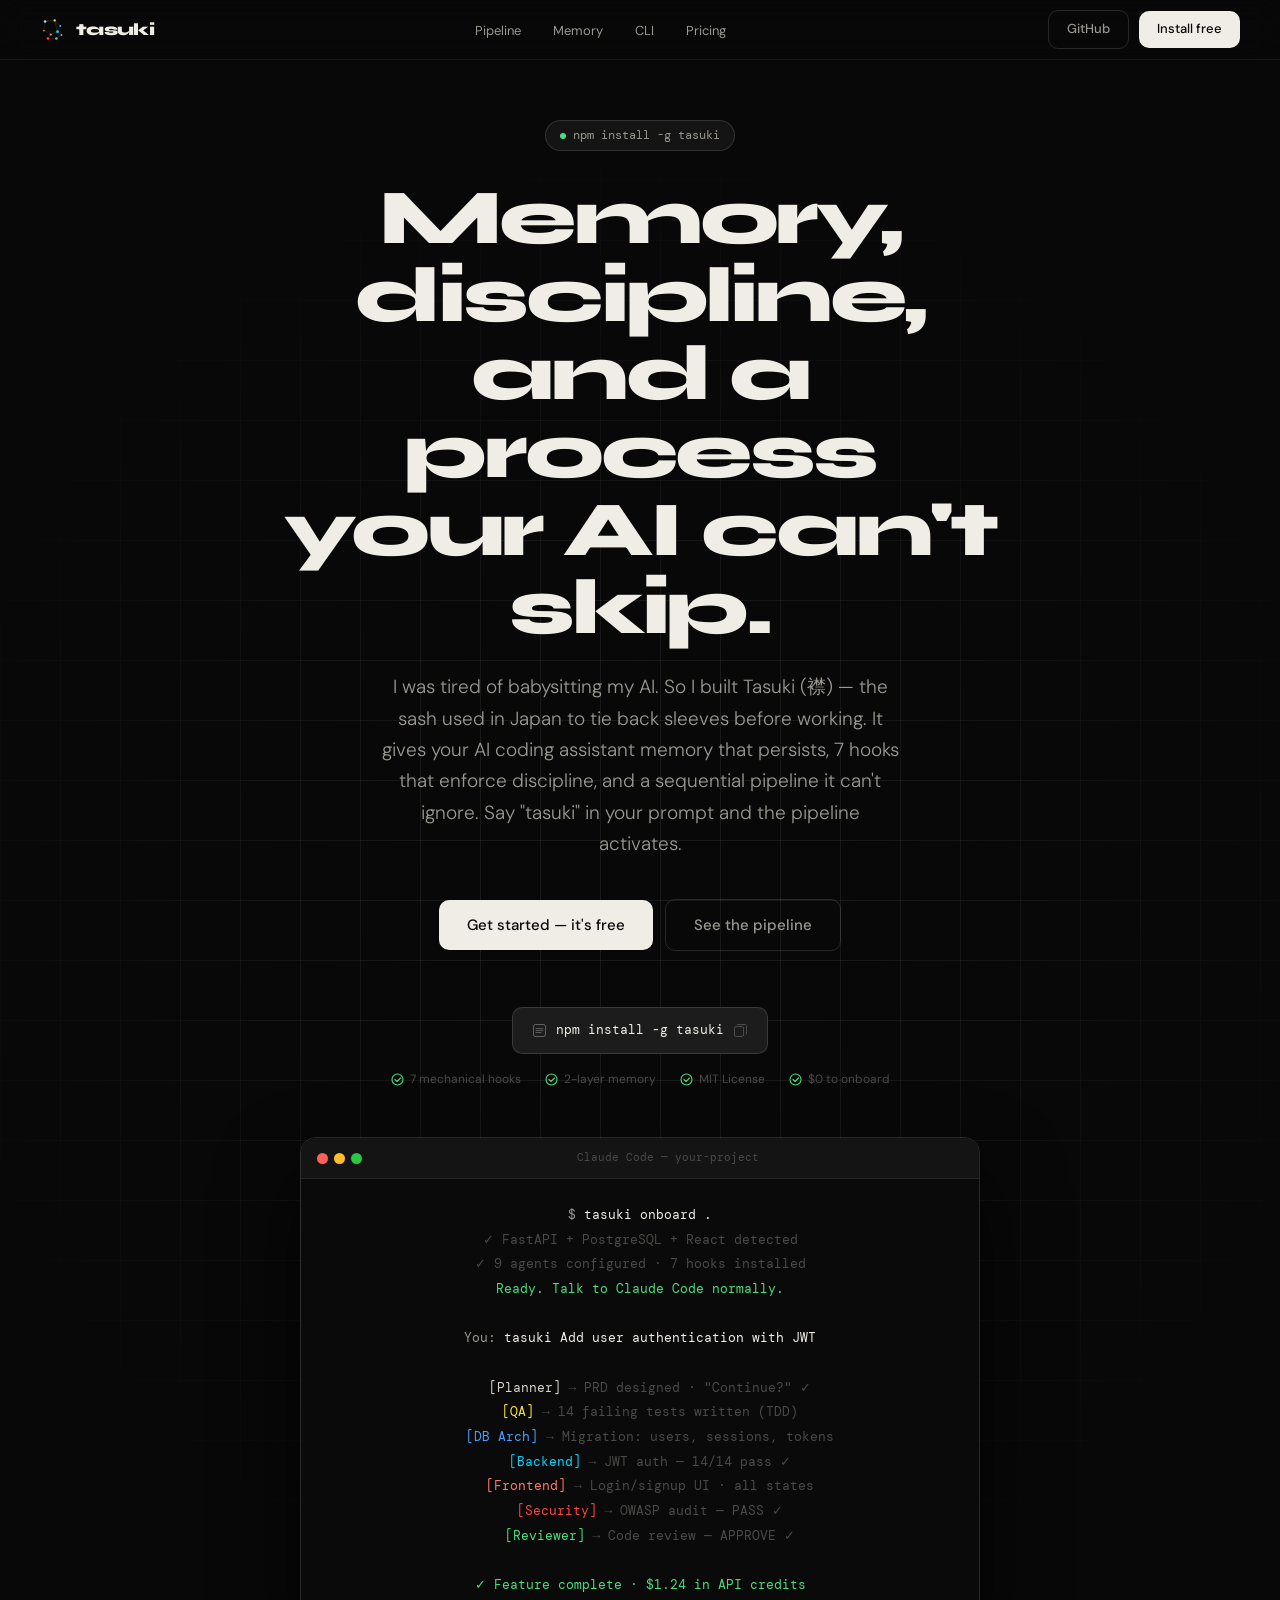
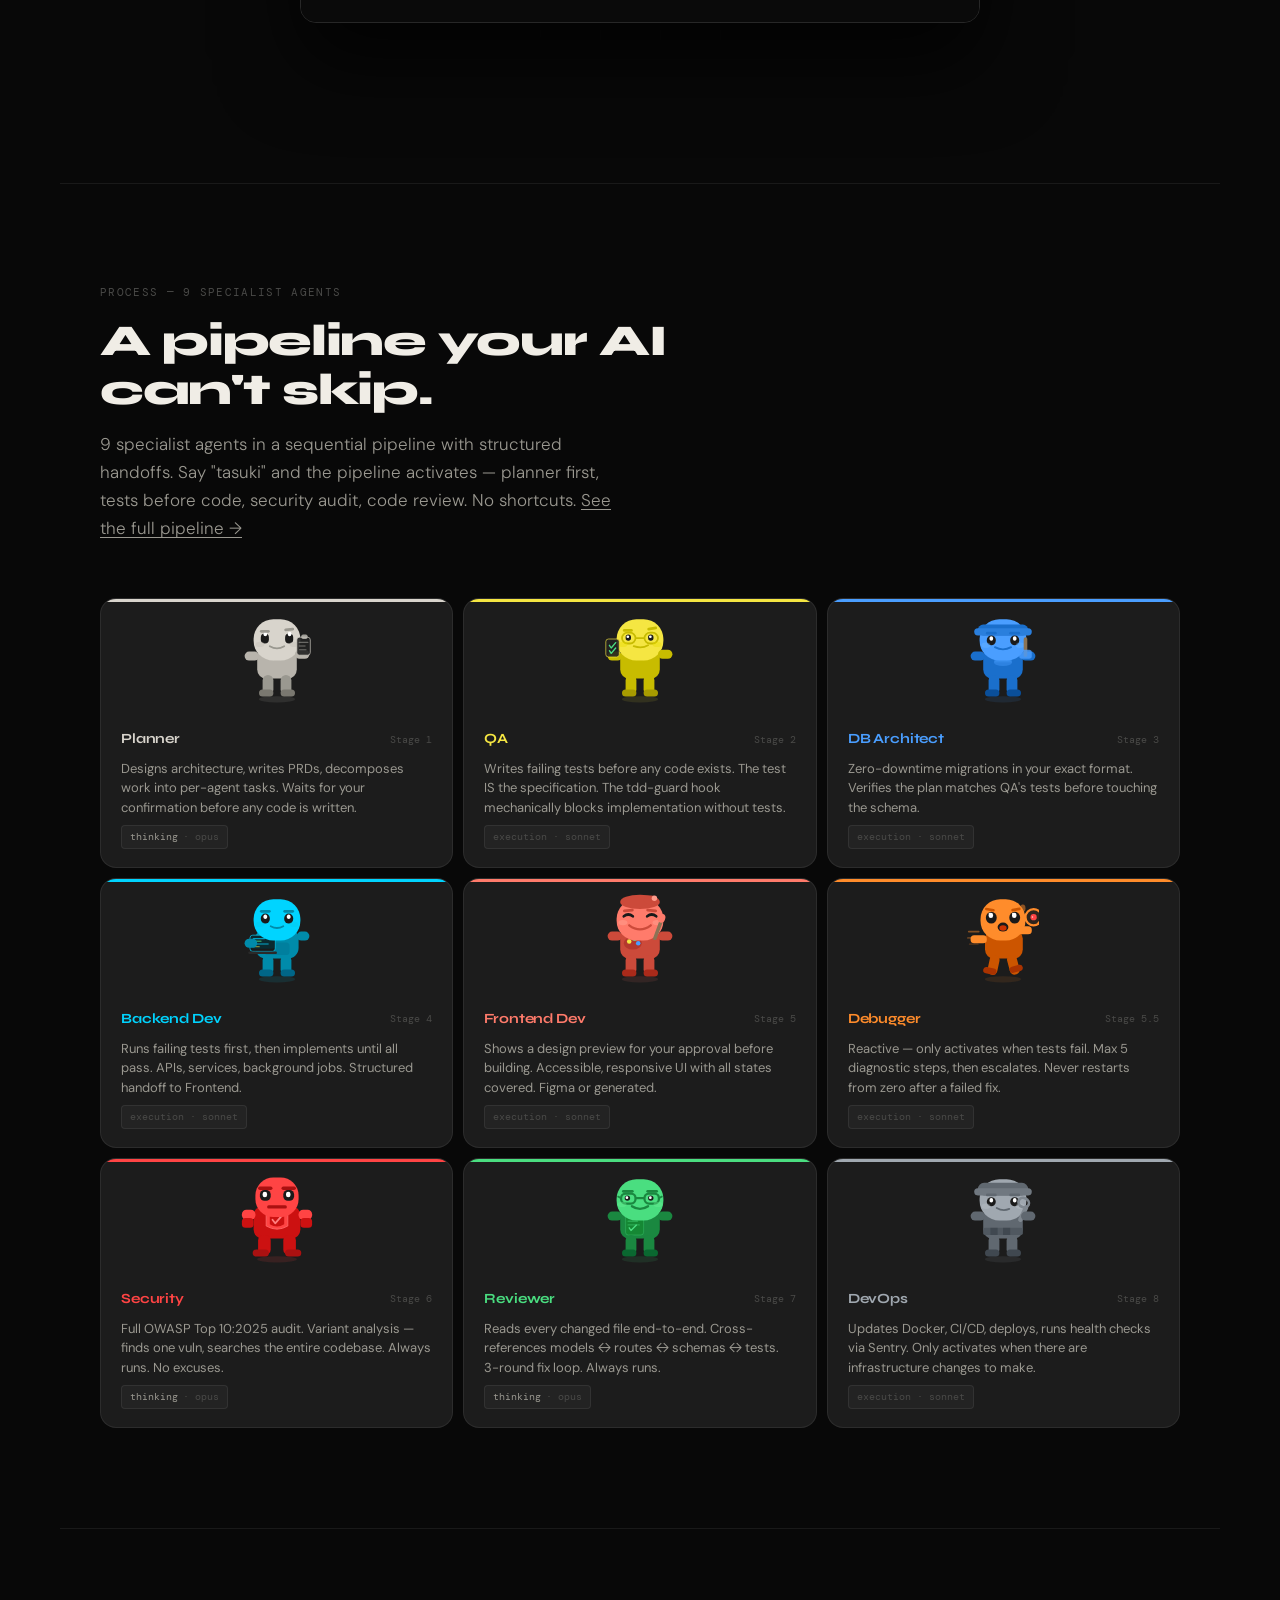
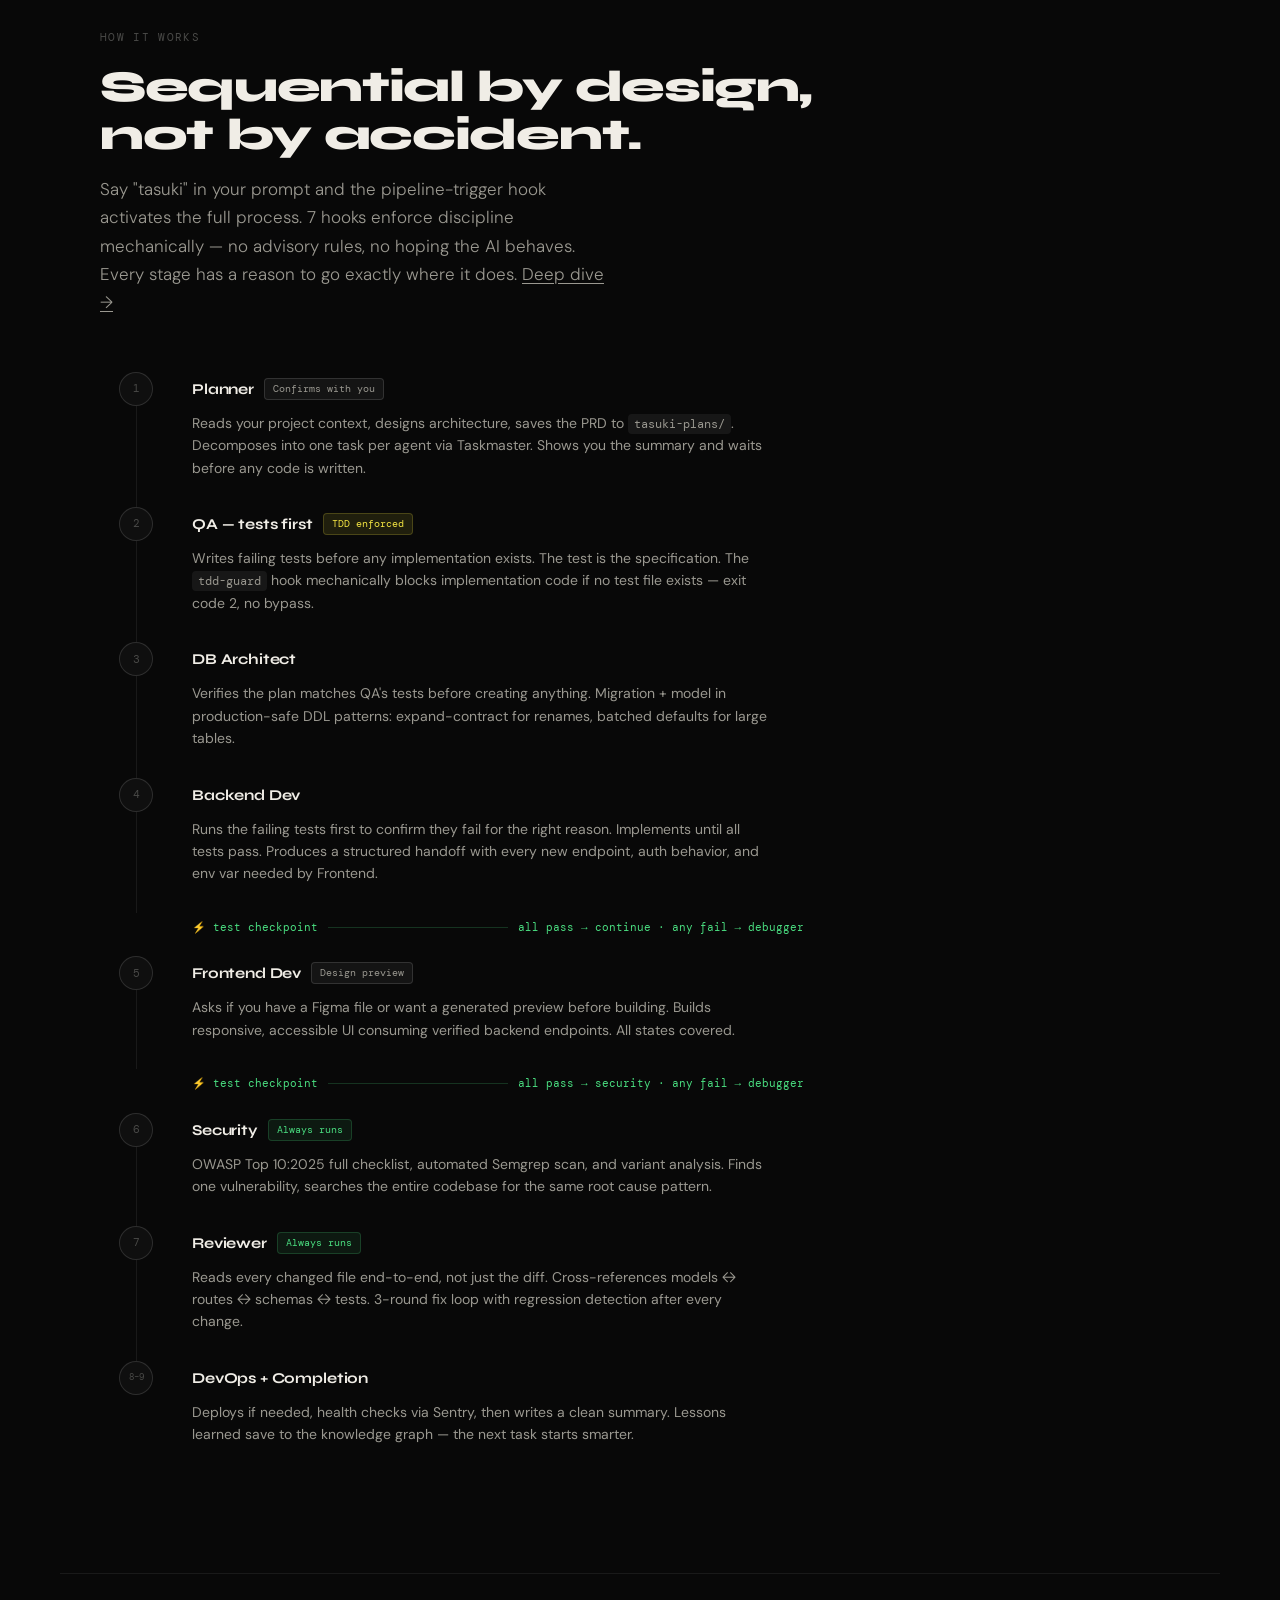
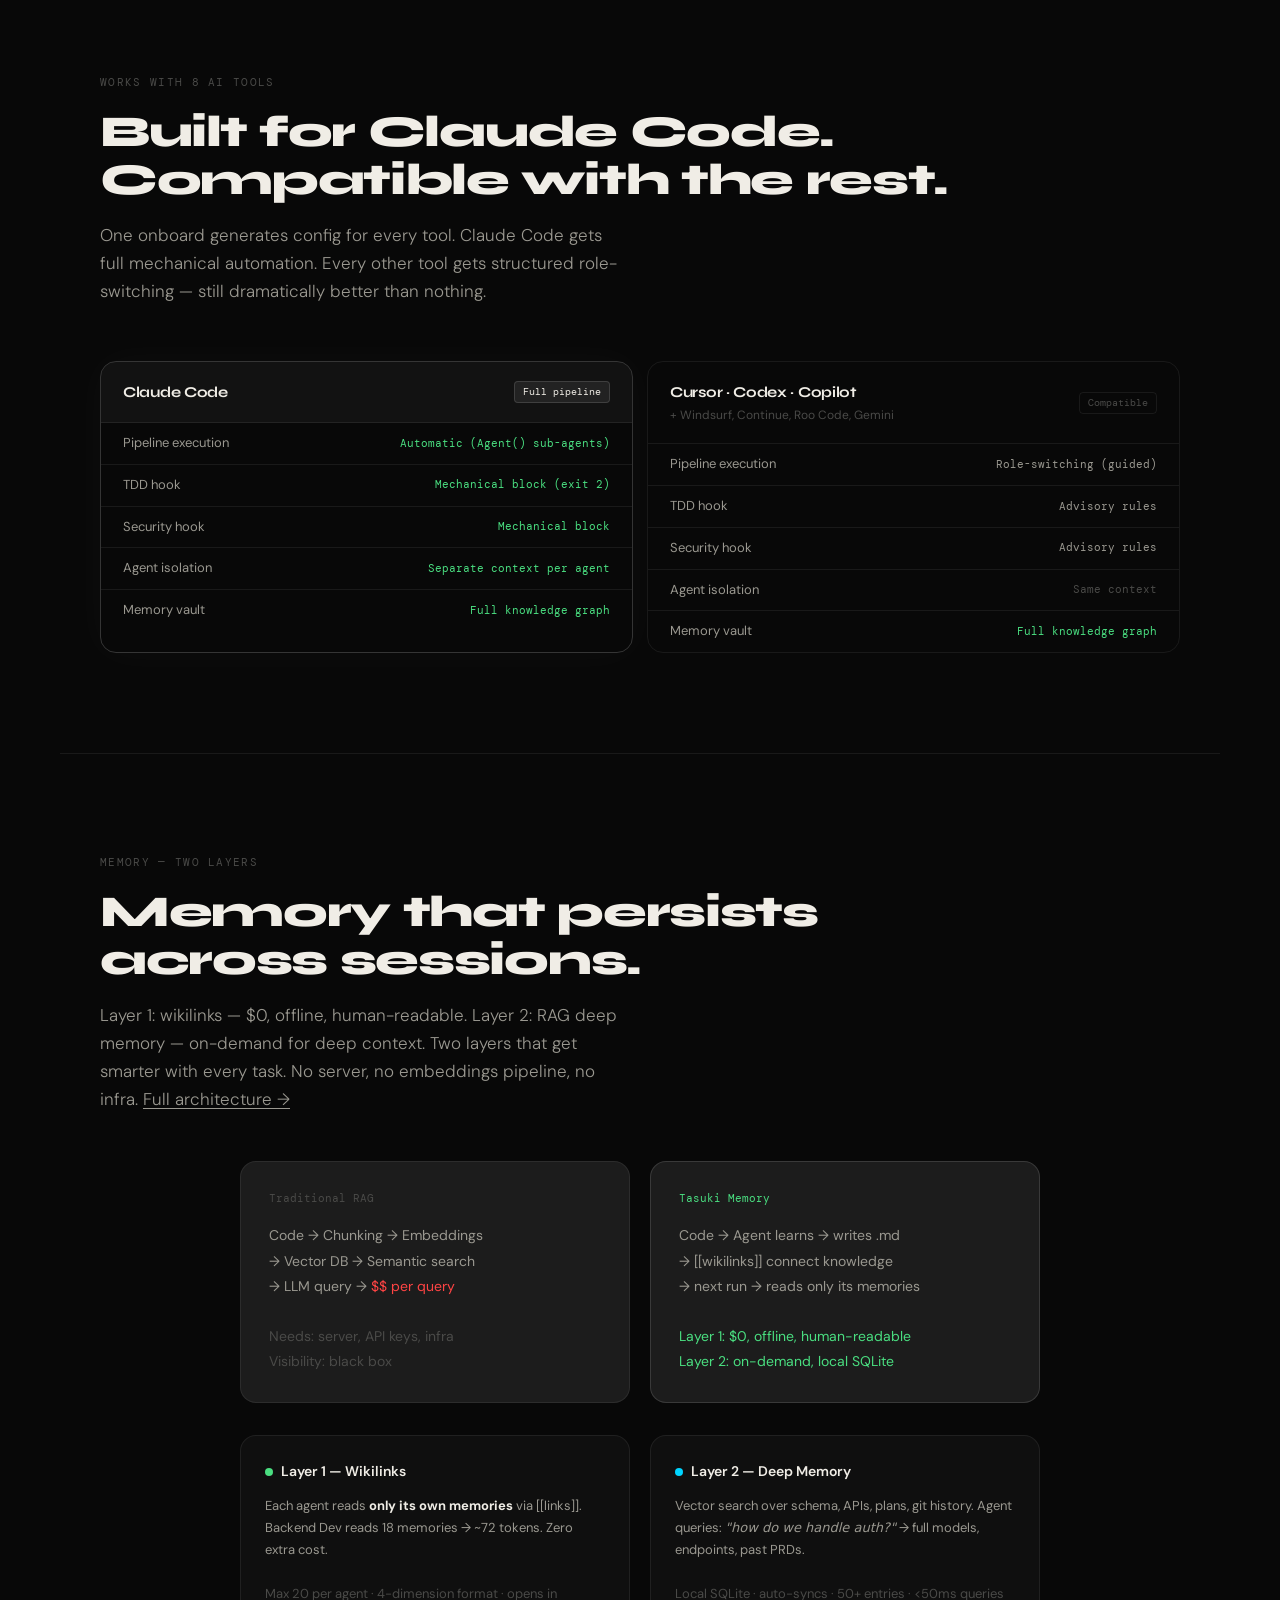
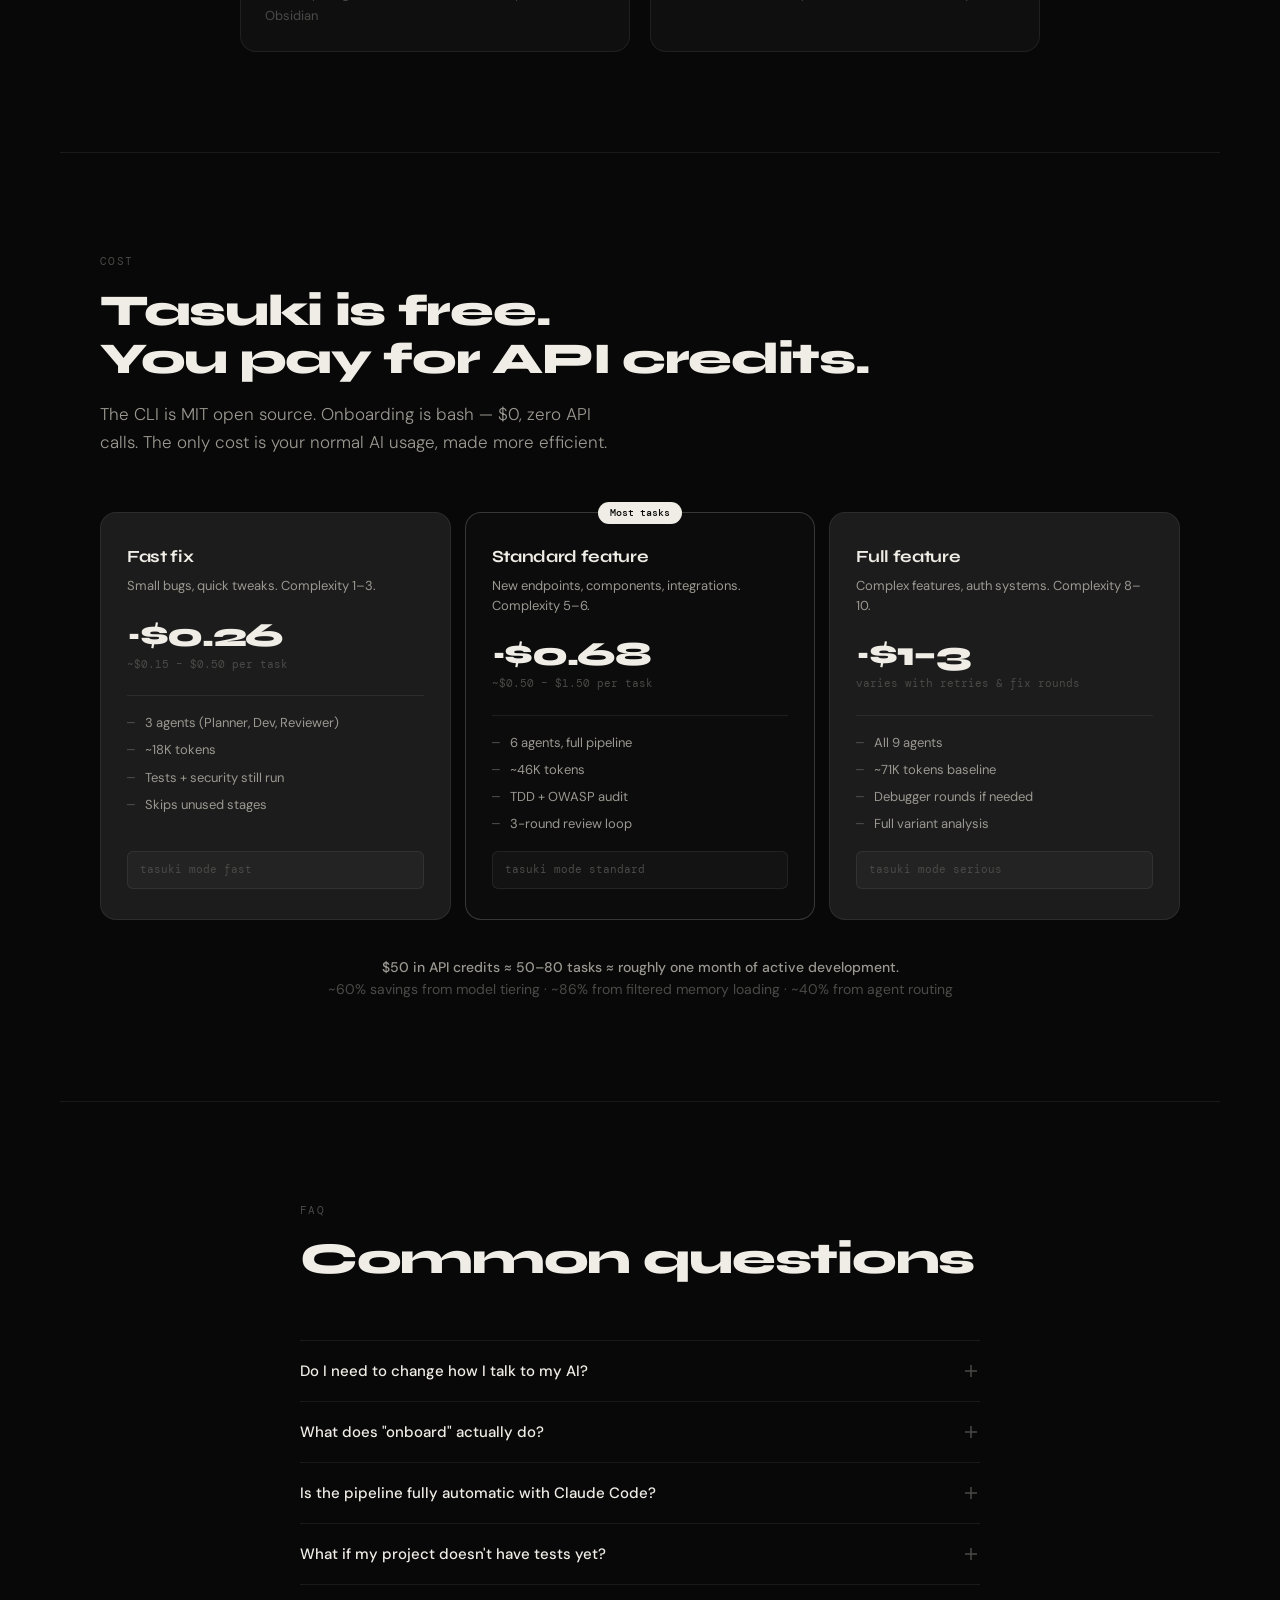
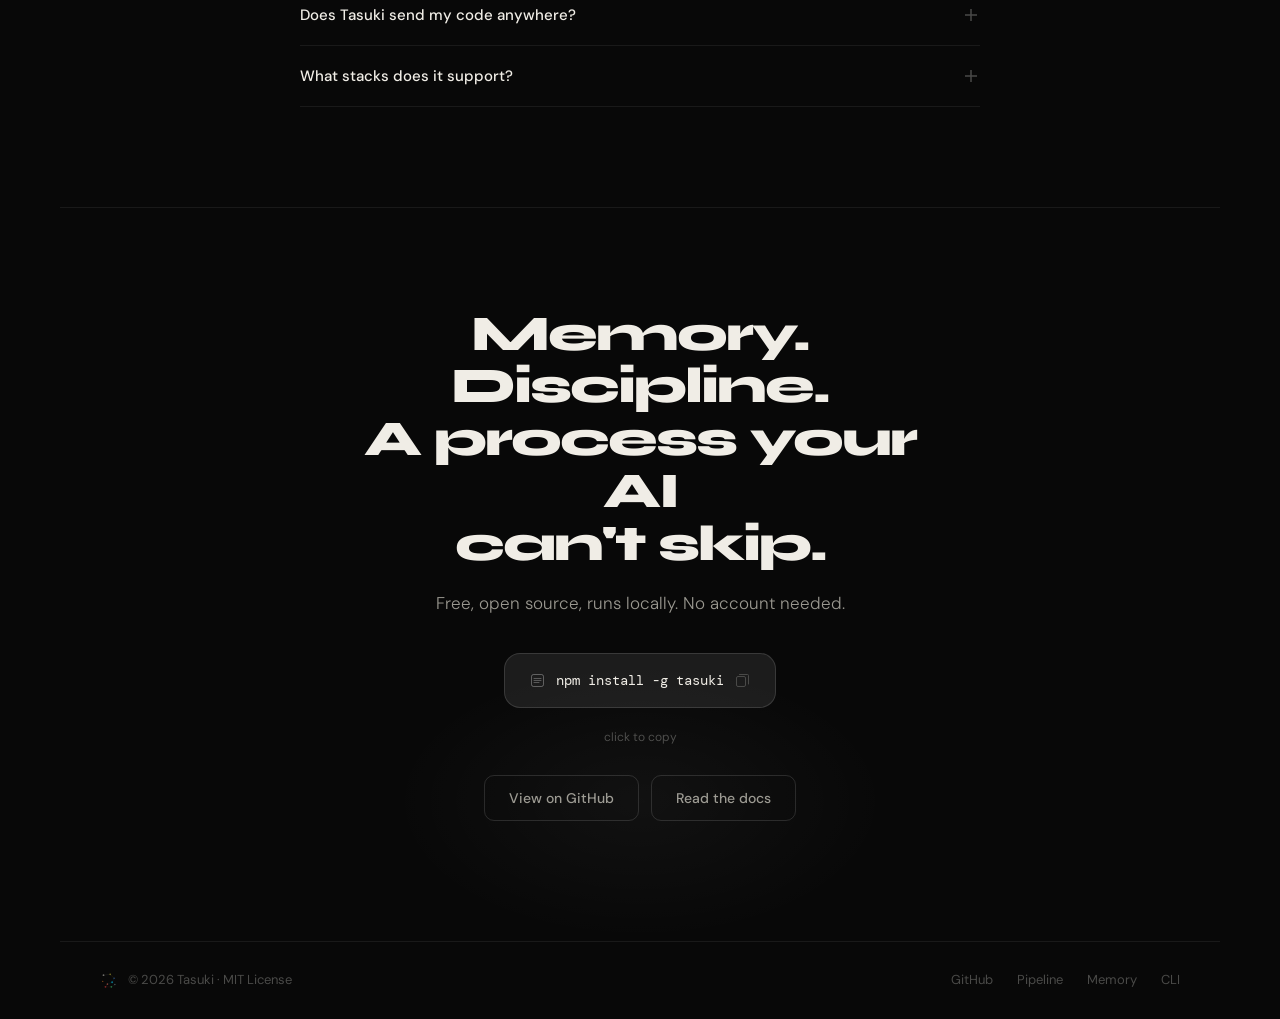
==== commit 6328009a: "Update all pages with new positioning and features New pitch: Memory, discipline, and a process your" ====
--- a/index.html
+++ b/index.html
@@ -3,8 +3,9 @@
 <head>
 <meta charset="UTF-8">
 <meta name="viewport" content="width=device-width, initial-scale=1.0">
-<title>Tasuki — The multi-agent framework for Claude Code</title>
-<meta name="description" content="One command transforms Claude Code into a team of 9 specialized engineers — automatic TDD, security audits, and a knowledge graph that gets smarter with every task.">
+<title>Tasuki (&#35167;) — Memory, discipline, and a process your AI can't skip</title>
+<meta name="description" content="Tasuki gives your AI coding assistant memory that persists, hooks that enforce discipline, and a pipeline it can't ignore. The sash that keeps sleeves tied back before working.">
+<link rel="icon" type="image/svg+xml" href="assets/tasuki-logo.svg">
 <link rel="preconnect" href="https://fonts.googleapis.com">
 <link rel="preconnect" href="https://fonts.gstatic.com" crossorigin>
 <link href="https://fonts.googleapis.com/css2?family=Syne:wght@700;800&family=DM+Mono:wght@400;500&family=DM+Sans:ital,opsz,wght@0,9..40,300;0,9..40,400;0,9..40,500;1,9..40,300&display=swap" rel="stylesheet">
@@ -62,11 +63,11 @@
   </div>
 
   <h1 class="hero-title">
-    Your AI coding assistant,<br>promoted to team lead.
+    Memory, discipline, and a process<br>your AI can't skip.
   </h1>
 
   <p class="hero-sub">
-    One command transforms Claude Code into a team of 9 specialized engineers — automatic TDD, security audits, and a knowledge graph that gets smarter with every task.
+    I was tired of babysitting my AI. So I built Tasuki (&#35167;) — the sash used in Japan to tie back sleeves before working. It gives your AI coding assistant memory that persists, 7 hooks that enforce discipline, and a sequential pipeline it can't ignore. Say "tasuki" in your prompt and the pipeline activates.
   </p>
 
   <div class="hero-actions">
@@ -81,10 +82,10 @@
   </div>
 
   <div class="hero-proof" style="margin-top:16px;">
+    <span><svg width="13" height="13" viewBox="0 0 13 13" fill="none"><circle cx="6.5" cy="6.5" r="5.5" stroke="var(--reviewer)" stroke-width="1.1"/><path d="M4 6.5L6 8.5L9.5 5" stroke="var(--reviewer)" stroke-width="1.1" stroke-linecap="round" stroke-linejoin="round"/></svg>7 mechanical hooks</span>
+    <span><svg width="13" height="13" viewBox="0 0 13 13" fill="none"><circle cx="6.5" cy="6.5" r="5.5" stroke="var(--reviewer)" stroke-width="1.1"/><path d="M4 6.5L6 8.5L9.5 5" stroke="var(--reviewer)" stroke-width="1.1" stroke-linecap="round" stroke-linejoin="round"/></svg>2-layer memory</span>
+    <span><svg width="13" height="13" viewBox="0 0 13 13" fill="none"><circle cx="6.5" cy="6.5" r="5.5" stroke="var(--reviewer)" stroke-width="1.1"/><path d="M4 6.5L6 8.5L9.5 5" stroke="var(--reviewer)" stroke-width="1.1" stroke-linecap="round" stroke-linejoin="round"/></svg>MIT License</span>
     <span><svg width="13" height="13" viewBox="0 0 13 13" fill="none"><circle cx="6.5" cy="6.5" r="5.5" stroke="var(--reviewer)" stroke-width="1.1"/><path d="M4 6.5L6 8.5L9.5 5" stroke="var(--reviewer)" stroke-width="1.1" stroke-linecap="round" stroke-linejoin="round"/></svg>$0 to onboard</span>
-    <span><svg width="13" height="13" viewBox="0 0 13 13" fill="none"><circle cx="6.5" cy="6.5" r="5.5" stroke="var(--reviewer)" stroke-width="1.1"/><path d="M4 6.5L6 8.5L9.5 5" stroke="var(--reviewer)" stroke-width="1.1" stroke-linecap="round" stroke-linejoin="round"/></svg>8 AI tools</span>
-    <span><svg width="13" height="13" viewBox="0 0 13 13" fill="none"><circle cx="6.5" cy="6.5" r="5.5" stroke="var(--reviewer)" stroke-width="1.1"/><path d="M4 6.5L6 8.5L9.5 5" stroke="var(--reviewer)" stroke-width="1.1" stroke-linecap="round" stroke-linejoin="round"/></svg>MIT License</span>
-    <span><svg width="13" height="13" viewBox="0 0 13 13" fill="none"><circle cx="6.5" cy="6.5" r="5.5" stroke="var(--reviewer)" stroke-width="1.1"/><path d="M4 6.5L6 8.5L9.5 5" stroke="var(--reviewer)" stroke-width="1.1" stroke-linecap="round" stroke-linejoin="round"/></svg>Runs locally</span>
   </div>
 
   <!-- Terminal -->
@@ -96,10 +97,10 @@
     <div class="terminal-body">
       <span class="t-line"><span class="t-p">$</span> <span class="t-cmd">tasuki onboard .</span></span>
       <span class="t-line t-dim">  ✓ FastAPI + PostgreSQL + React detected</span>
-      <span class="t-line t-dim">  ✓ 9 agents configured · 3 hooks installed</span>
+      <span class="t-line t-dim">  ✓ 9 agents configured · 7 hooks installed</span>
       <span class="t-line t-ok">  Ready. Talk to Claude Code normally.</span>
       <span class="t-line">&nbsp;</span>
-      <span class="t-line"><span class="t-p">You:</span> <span class="t-cmd">Add user authentication with JWT</span></span>
+      <span class="t-line"><span class="t-p">You:</span> <span class="t-cmd">tasuki Add user authentication with JWT</span></span>
       <span class="t-line">&nbsp;</span>
       <span class="t-line t-ind"><span class="t-planner">[Planner]</span>    <span class="t-dim">→ PRD designed · "Continue?" ✓</span></span>
       <span class="t-line t-ind"><span class="t-qa">[QA]</span>         <span class="t-dim">→ 14 failing tests written (TDD)</span></span>
@@ -118,9 +119,9 @@
 
 <!-- TEAM -->
 <div class="sect" id="team">
-  <div class="eyebrow">The team you don't have to hire</div>
-  <h2 class="section-title">9 engineers.<br>One command.</h2>
-  <p class="section-sub">Each agent is a 250+ line production-hardened specialist. Hard boundaries, domain checklists, structured handoffs. <a href="pipeline.html" style="color:var(--text2);text-underline-offset:3px;">See the full pipeline →</a></p>
+  <div class="eyebrow">Process — 9 specialist agents</div>
+  <h2 class="section-title">A pipeline your AI<br>can't skip.</h2>
+  <p class="section-sub">9 specialist agents in a sequential pipeline with structured handoffs. Say "tasuki" and the pipeline activates — planner first, tests before code, security audit, code review. No shortcuts. <a href="pipeline.html" style="color:var(--text2);text-underline-offset:3px;">See the full pipeline →</a></p>
 
   <div class="agents-grid">
 
@@ -483,7 +484,7 @@
 <div class="sect" id="how">
   <div class="eyebrow">How it works</div>
   <h2 class="section-title">Sequential by design,<br>not by accident.</h2>
-  <p class="section-sub">Every stage has a reason to go exactly where it does. Frontend consumes Backend. You can't audit code that doesn't exist yet. <a href="pipeline.html" style="color:var(--text2);text-underline-offset:3px;">Deep dive →</a></p>
+  <p class="section-sub">Say "tasuki" in your prompt and the pipeline-trigger hook activates the full process. 7 hooks enforce discipline mechanically — no advisory rules, no hoping the AI behaves. Every stage has a reason to go exactly where it does. <a href="pipeline.html" style="color:var(--text2);text-underline-offset:3px;">Deep dive →</a></p>
 
   <div class="pipeline-visual">
     <div class="pipeline-stage">
@@ -592,9 +593,9 @@
 
 <!-- MEMORY PREVIEW -->
 <div class="sect" id="memory">
-  <div class="eyebrow">Memory</div>
-  <h2 class="section-title">Not a RAG.<br>Something lighter.</h2>
-  <p class="section-sub">Two layers of memory that get smarter with every task. No server, no embeddings pipeline, no infra. Just files. <a href="memory.html" style="color:var(--text2);text-underline-offset:3px;">Full architecture →</a></p>
+  <div class="eyebrow">Memory — two layers</div>
+  <h2 class="section-title">Memory that persists<br>across sessions.</h2>
+  <p class="section-sub">Layer 1: wikilinks — $0, offline, human-readable. Layer 2: RAG deep memory — on-demand for deep context. Two layers that get smarter with every task. No server, no embeddings pipeline, no infra. <a href="memory.html" style="color:var(--text2);text-underline-offset:3px;">Full architecture →</a></p>
 
   <div style="display:grid;grid-template-columns:1fr 1fr;gap:20px;max-width:800px;margin:48px auto 0;">
     <div style="background:var(--surface);border:1px solid var(--border);border-radius:var(--radius-lg);padding:28px;">
@@ -711,11 +712,11 @@
   <div class="faq-list">
     <div class="faq-item">
       <button class="faq-q" onclick="toggleFaq(this)">Do I need to change how I talk to my AI?<svg class="faq-icon" viewBox="0 0 18 18" fill="none" stroke="currentColor" stroke-width="1.5"><line x1="9" y1="3" x2="9" y2="15"/><line x1="3" y1="9" x2="15" y2="9"/></svg></button>
-      <div class="faq-a">No. Tasuki generates config files that your AI reads automatically. You ask for a feature the same way you always did — Tasuki changes how the AI responds. Think of it like ESLint: you don't say "hey ESLint", it just works.</div>
+      <div class="faq-a">Just say "tasuki" in your prompt and the pipeline activates. The pipeline-trigger hook detects the keyword and starts the full process. Everything else — memory loading, hooks, stage tracking — is automatic.</div>
     </div>
     <div class="faq-item">
       <button class="faq-q" onclick="toggleFaq(this)">What does "onboard" actually do?<svg class="faq-icon" viewBox="0 0 18 18" fill="none" stroke="currentColor" stroke-width="1.5"><line x1="9" y1="3" x2="9" y2="15"/><line x1="3" y1="9" x2="15" y2="9"/></svg></button>
-      <div class="faq-a">Runs 5 bash detectors against your actual files — no API calls, zero tokens, $0. Detects stack from real imports, versions from package files, paths from directory structure. Generates .tasuki/ with 9 configured agents, 3 hooks, verified project facts, and an initialized knowledge graph. Takes about 10 seconds.</div>
+      <div class="faq-a">Runs 5 bash detectors against your actual files — no API calls, zero tokens, $0. Detects stack from real imports, versions from package files, paths from directory structure. Generates .tasuki/ with 9 configured agents, 7 hooks, verified project facts, and an initialized knowledge graph. Takes about 10 seconds.</div>
     </div>
     <div class="faq-item">
       <button class="faq-q" onclick="toggleFaq(this)">Is the pipeline fully automatic with Claude Code?<svg class="faq-icon" viewBox="0 0 18 18" fill="none" stroke="currentColor" stroke-width="1.5"><line x1="9" y1="3" x2="9" y2="15"/><line x1="3" y1="9" x2="15" y2="9"/></svg></button>
@@ -740,7 +741,7 @@
 
 <!-- CTA -->
 <div class="cta-section" id="install">
-  <h2 class="cta-title">One command.<br>Nine engineers.<br>Zero cold starts.</h2>
+  <h2 class="cta-title">Memory. Discipline.<br>A process your AI<br>can't skip.</h2>
   <p class="cta-sub">Free, open source, runs locally. No account needed.</p>
 
   <div style="display:flex;flex-direction:column;align-items:center;gap:8px;">
@@ -790,5 +791,6 @@
 </footer>
 
 <script src="js/main.js"></script>
+<script defer src="/_vercel/insights/script.js"></script>
 </body>
 </html>
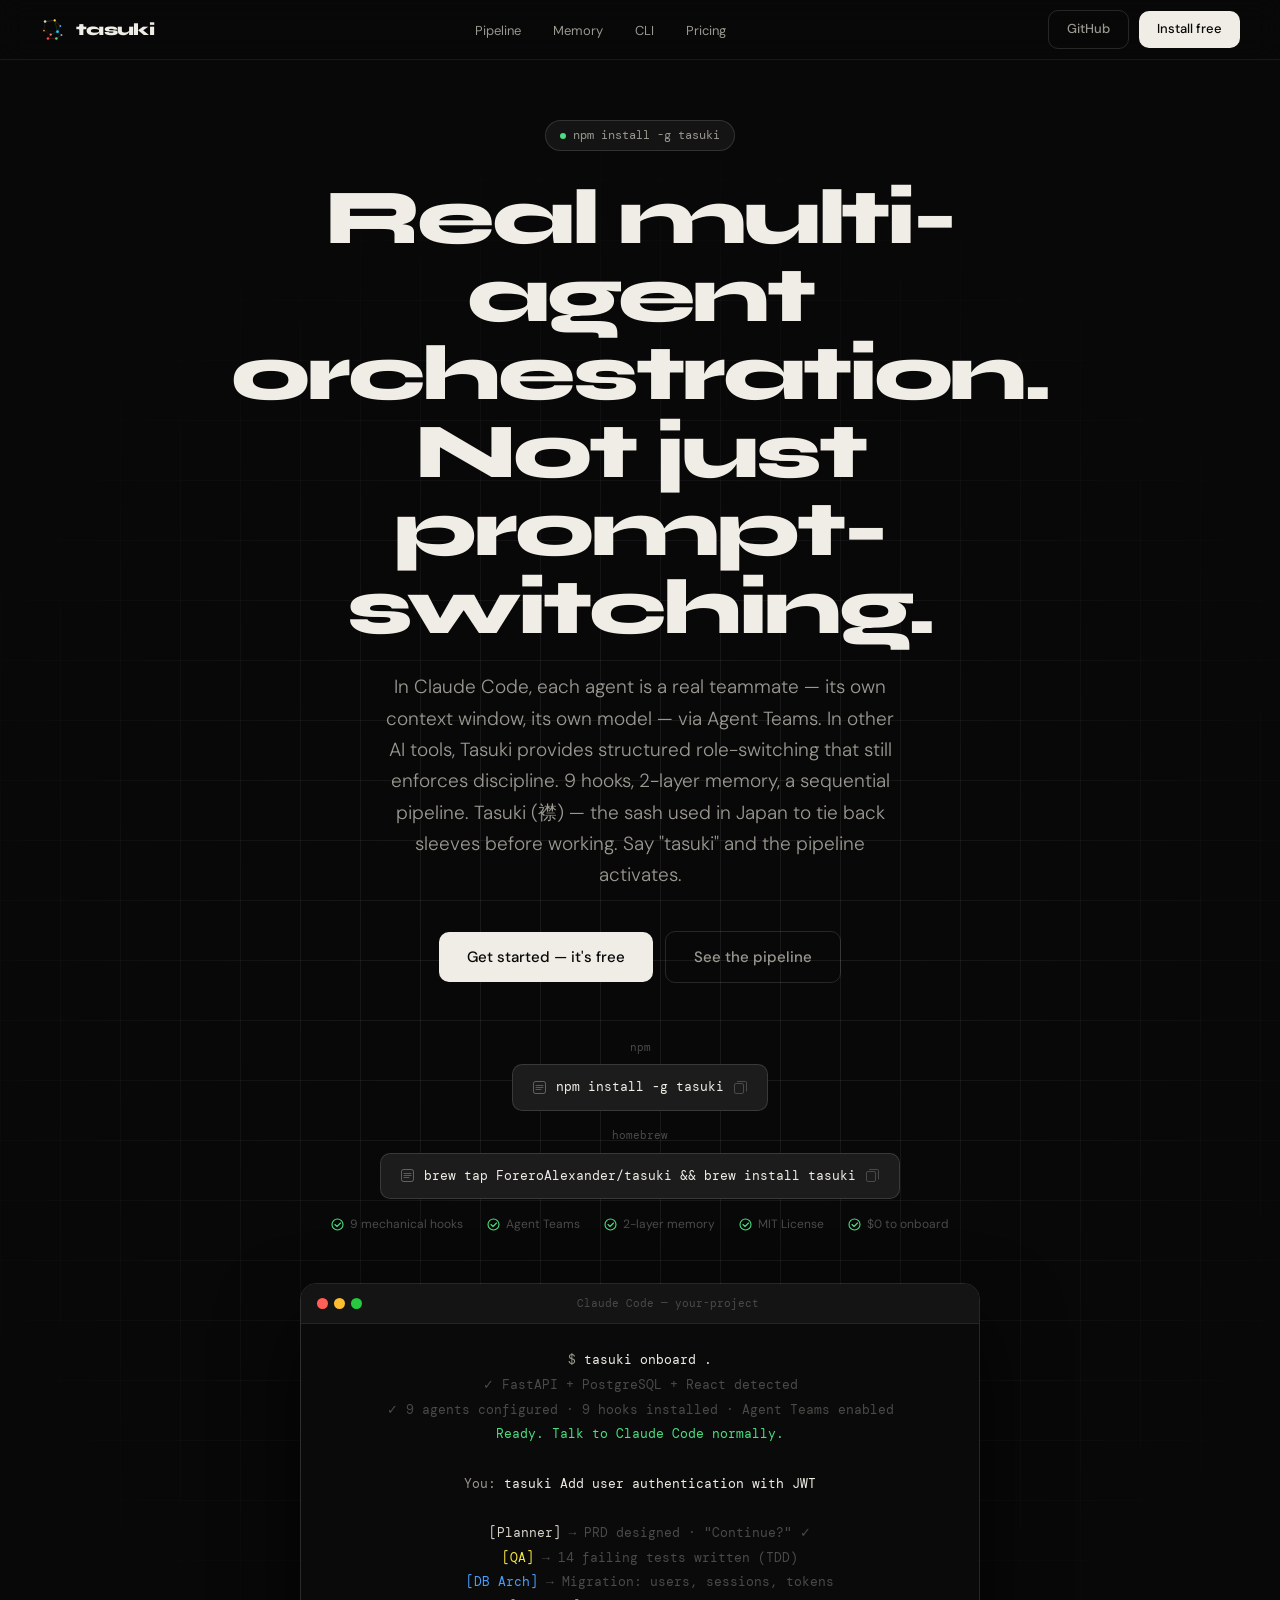
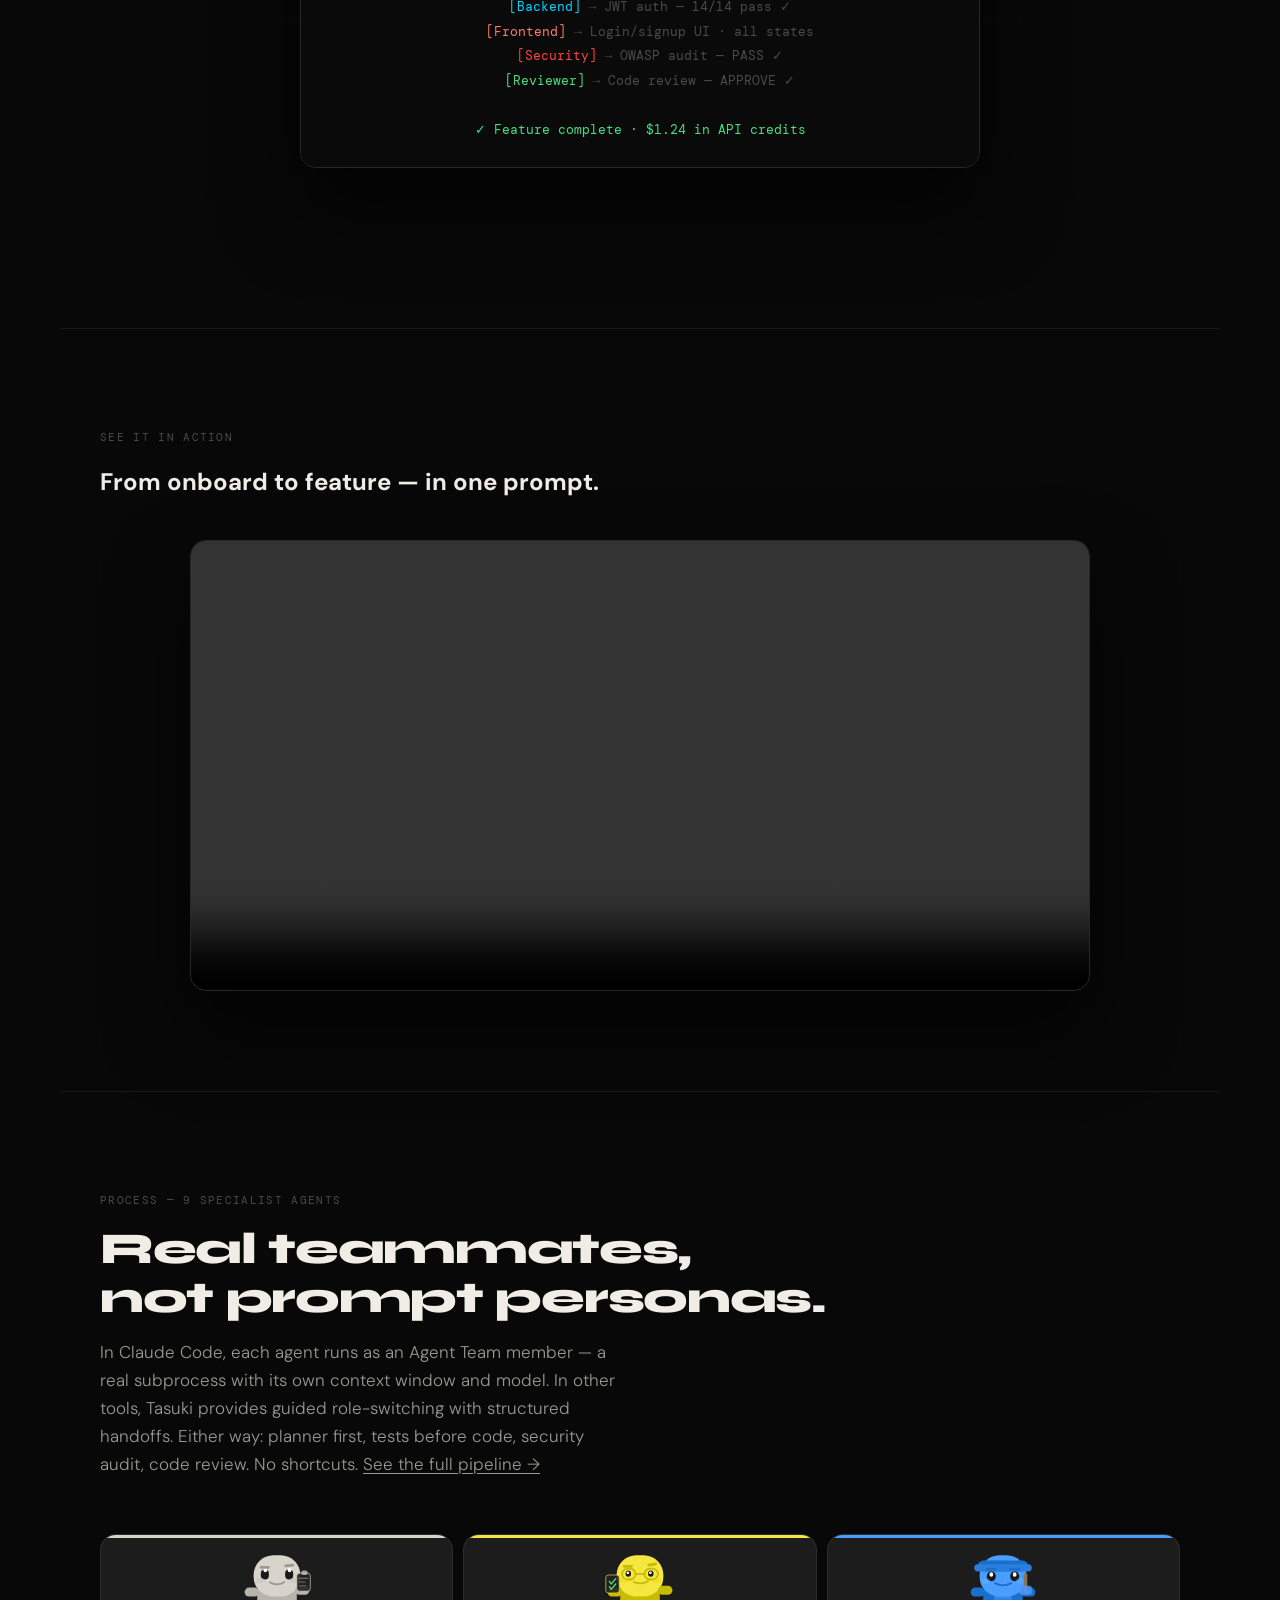
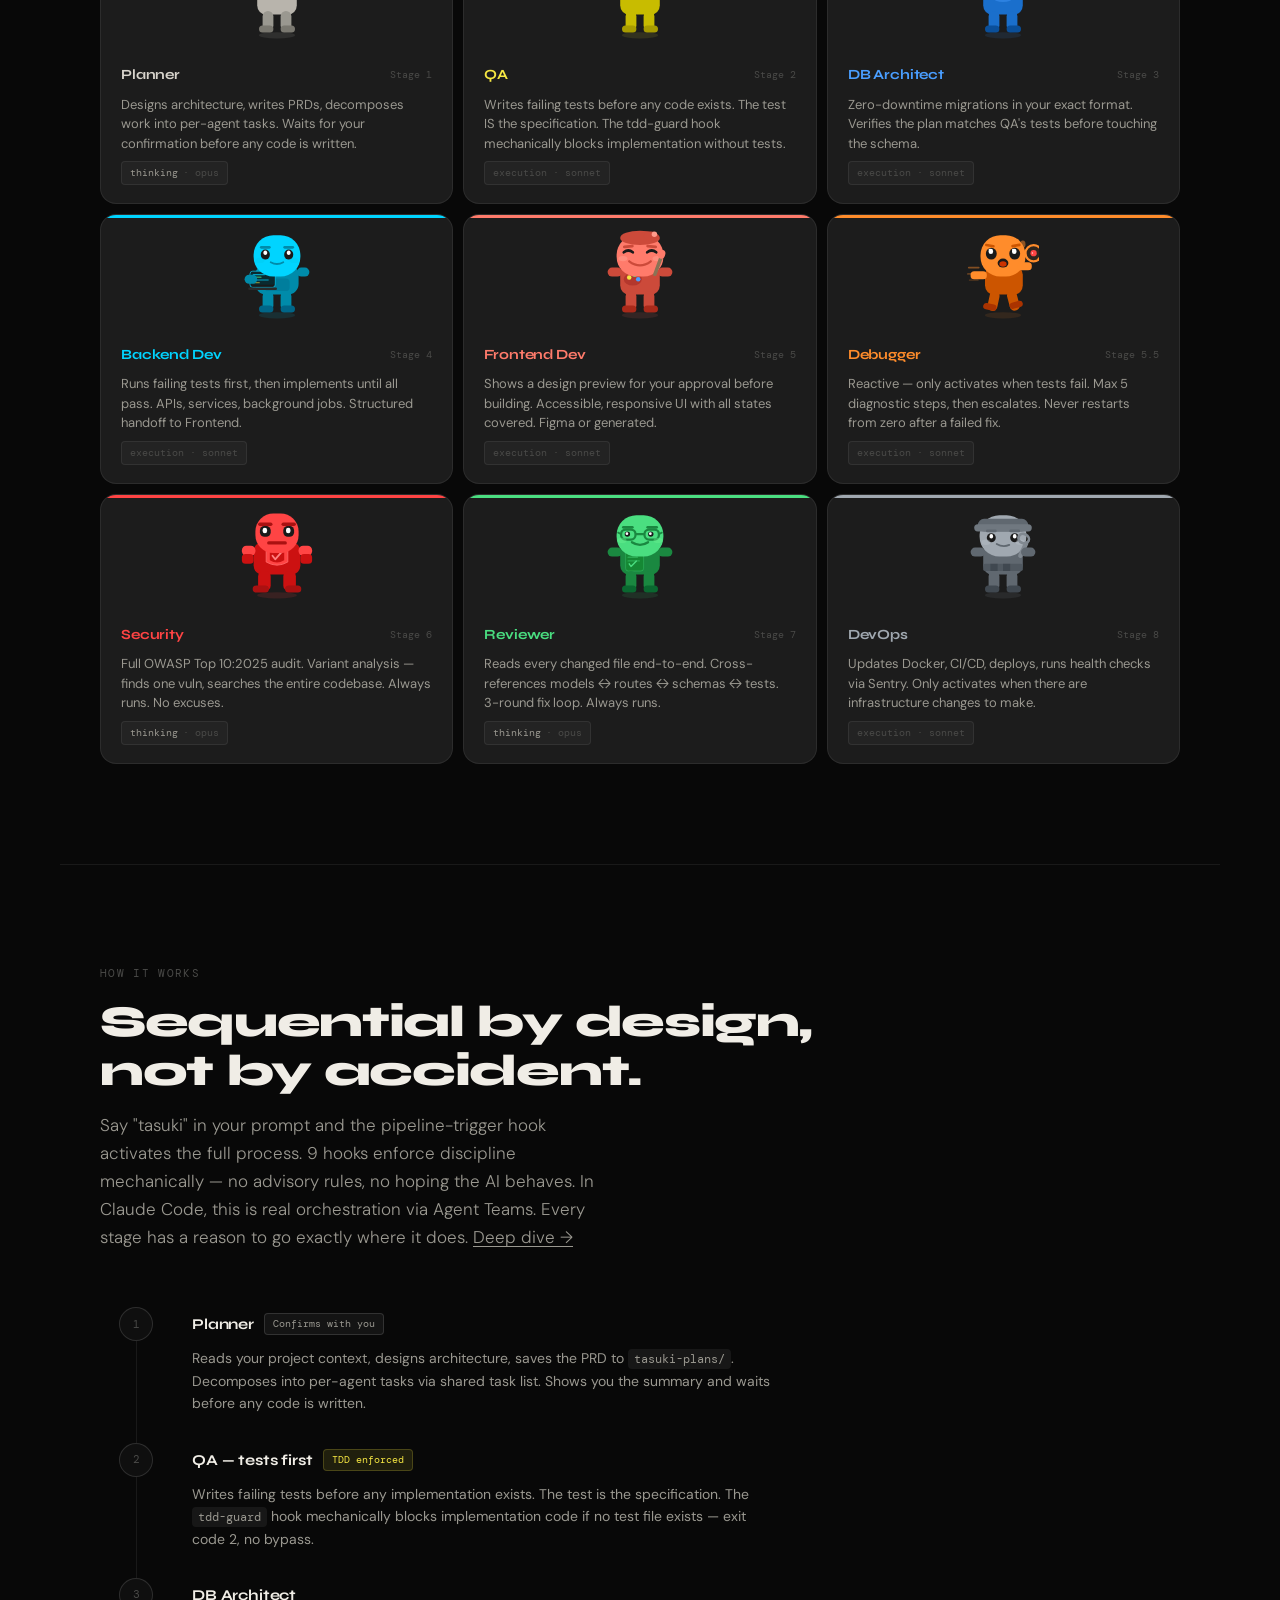
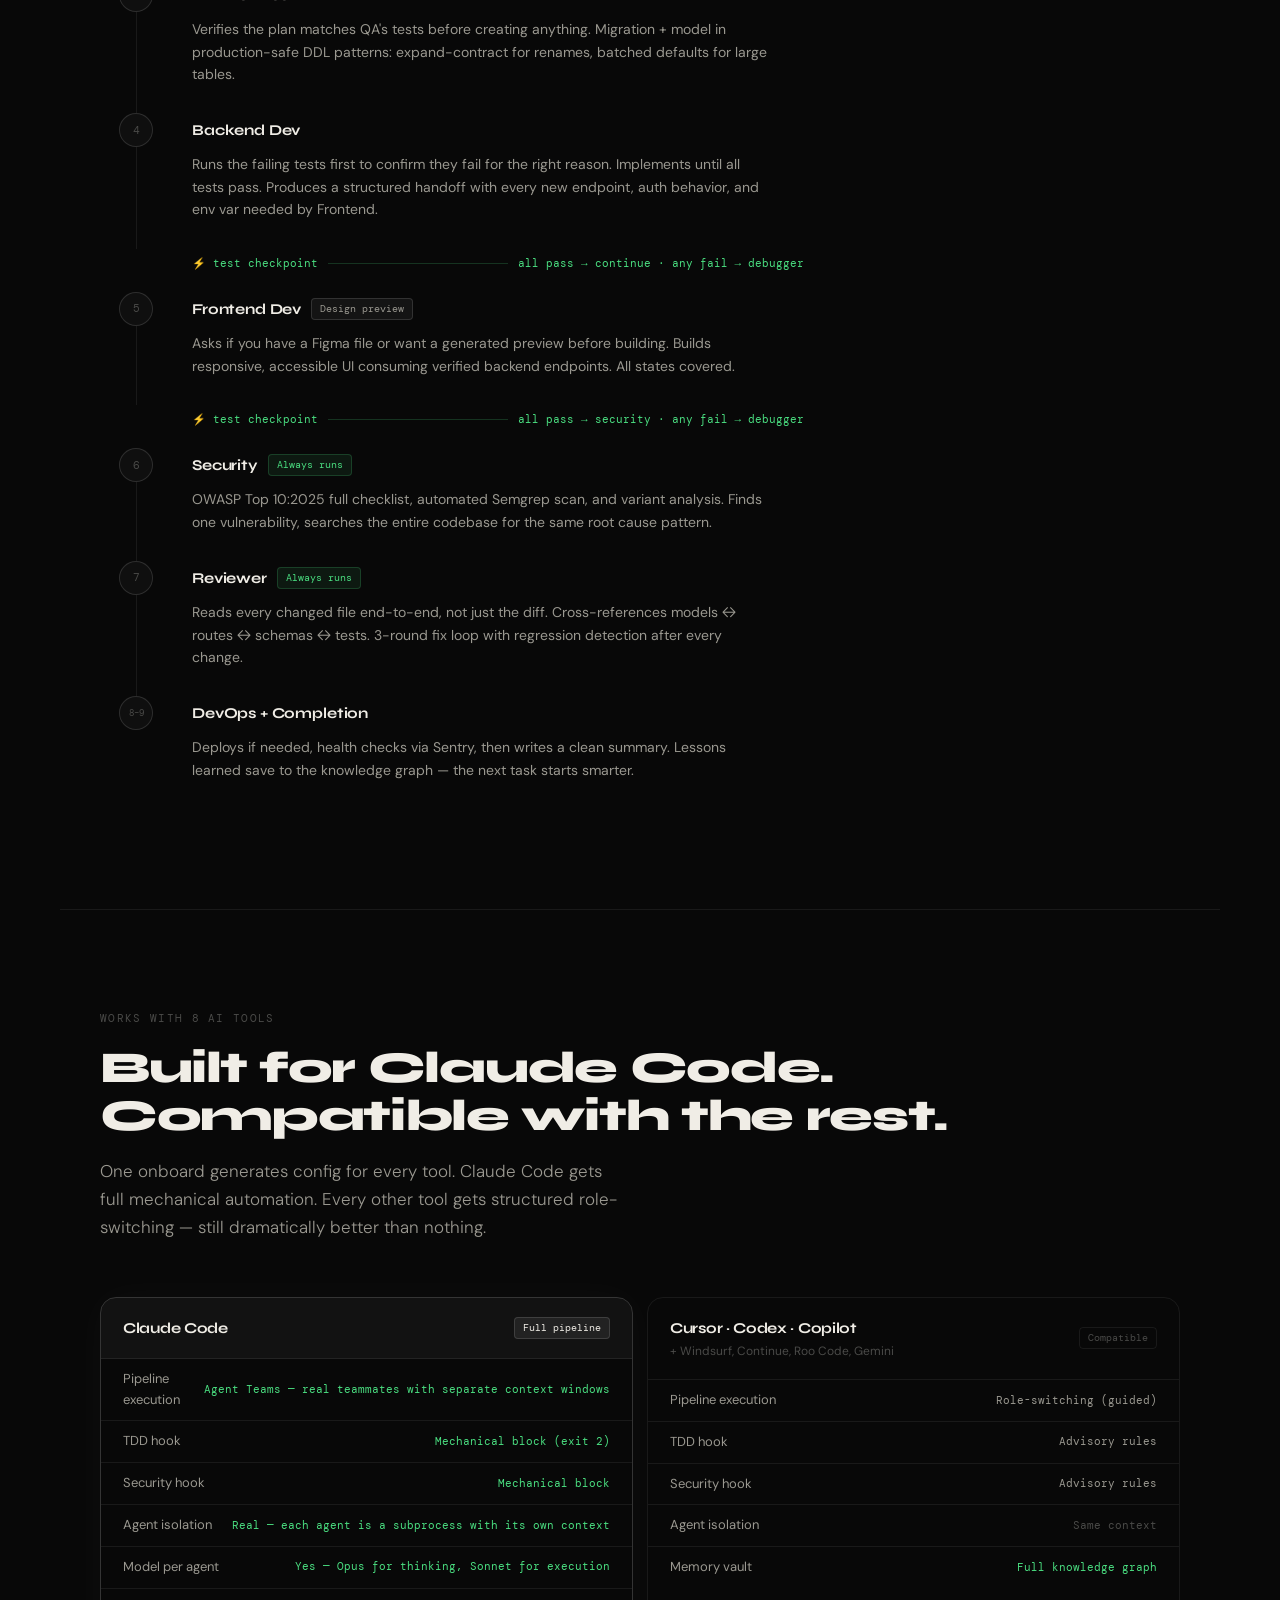
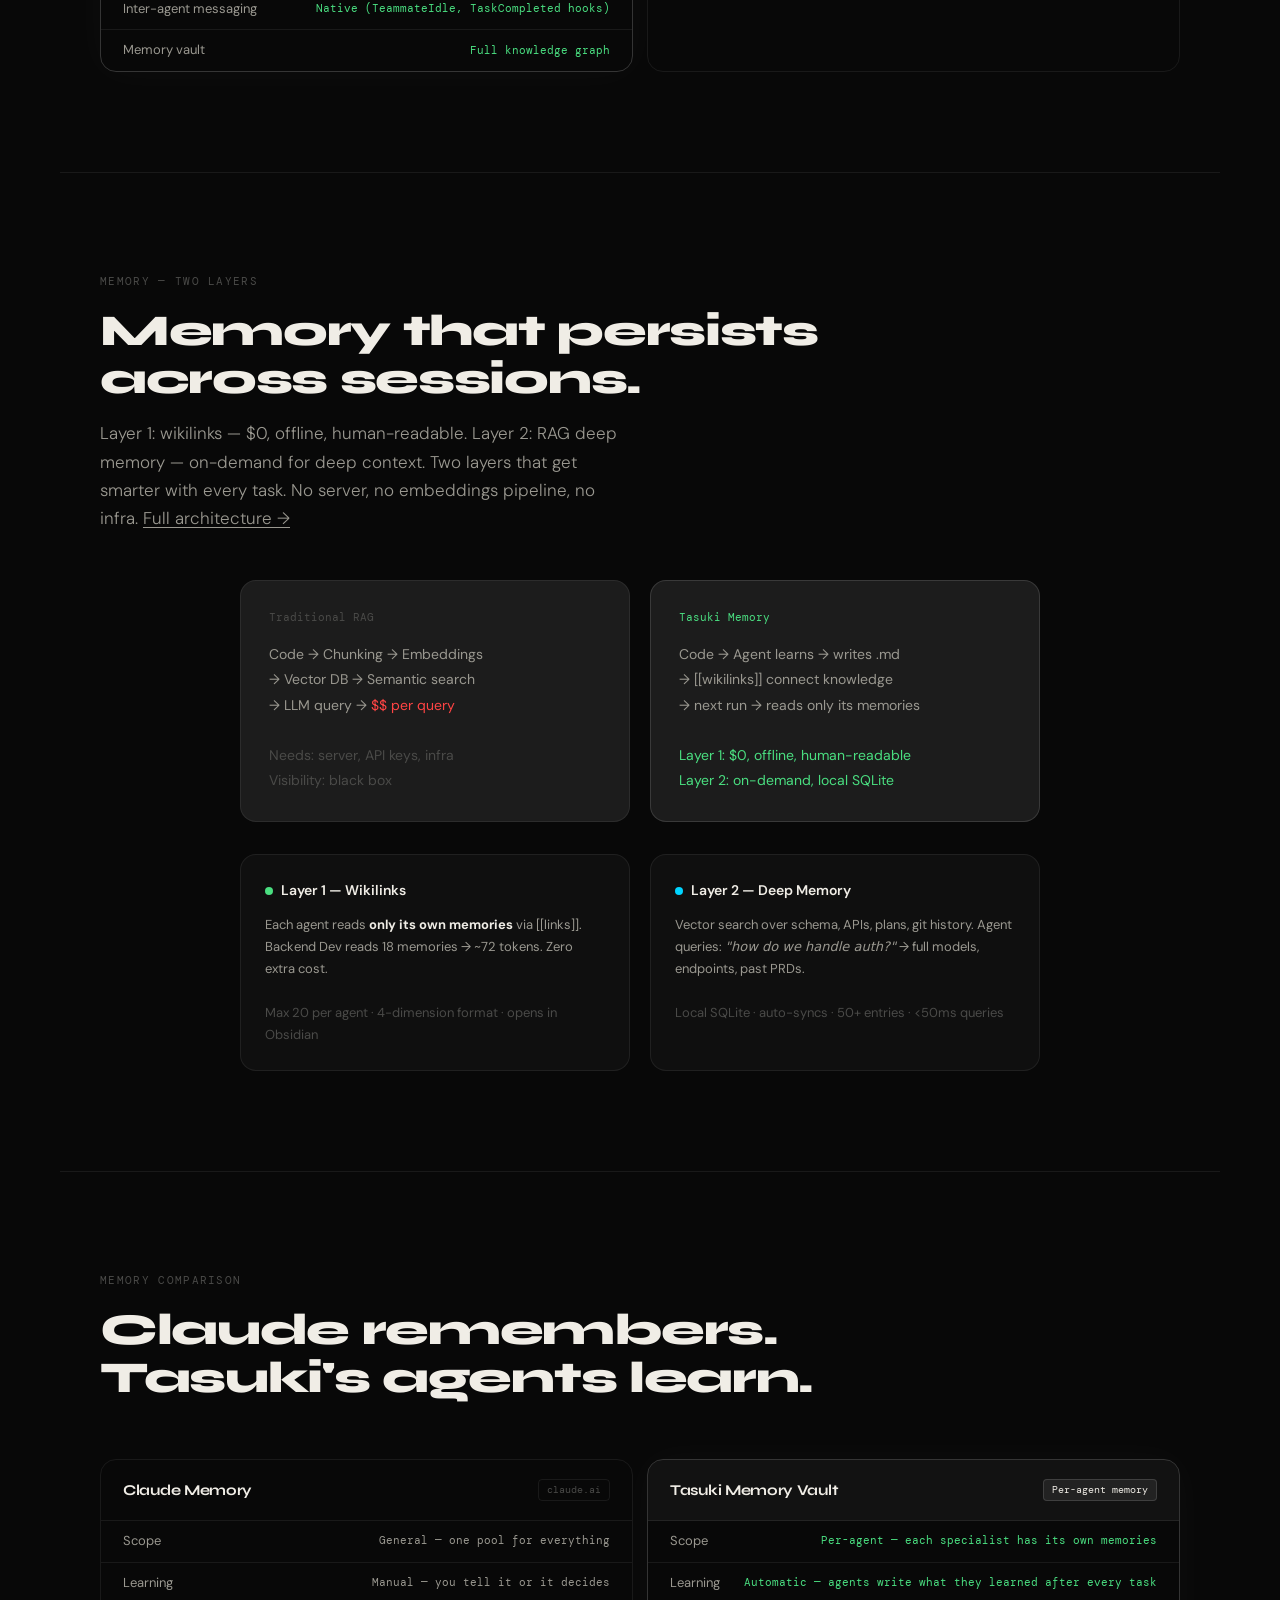
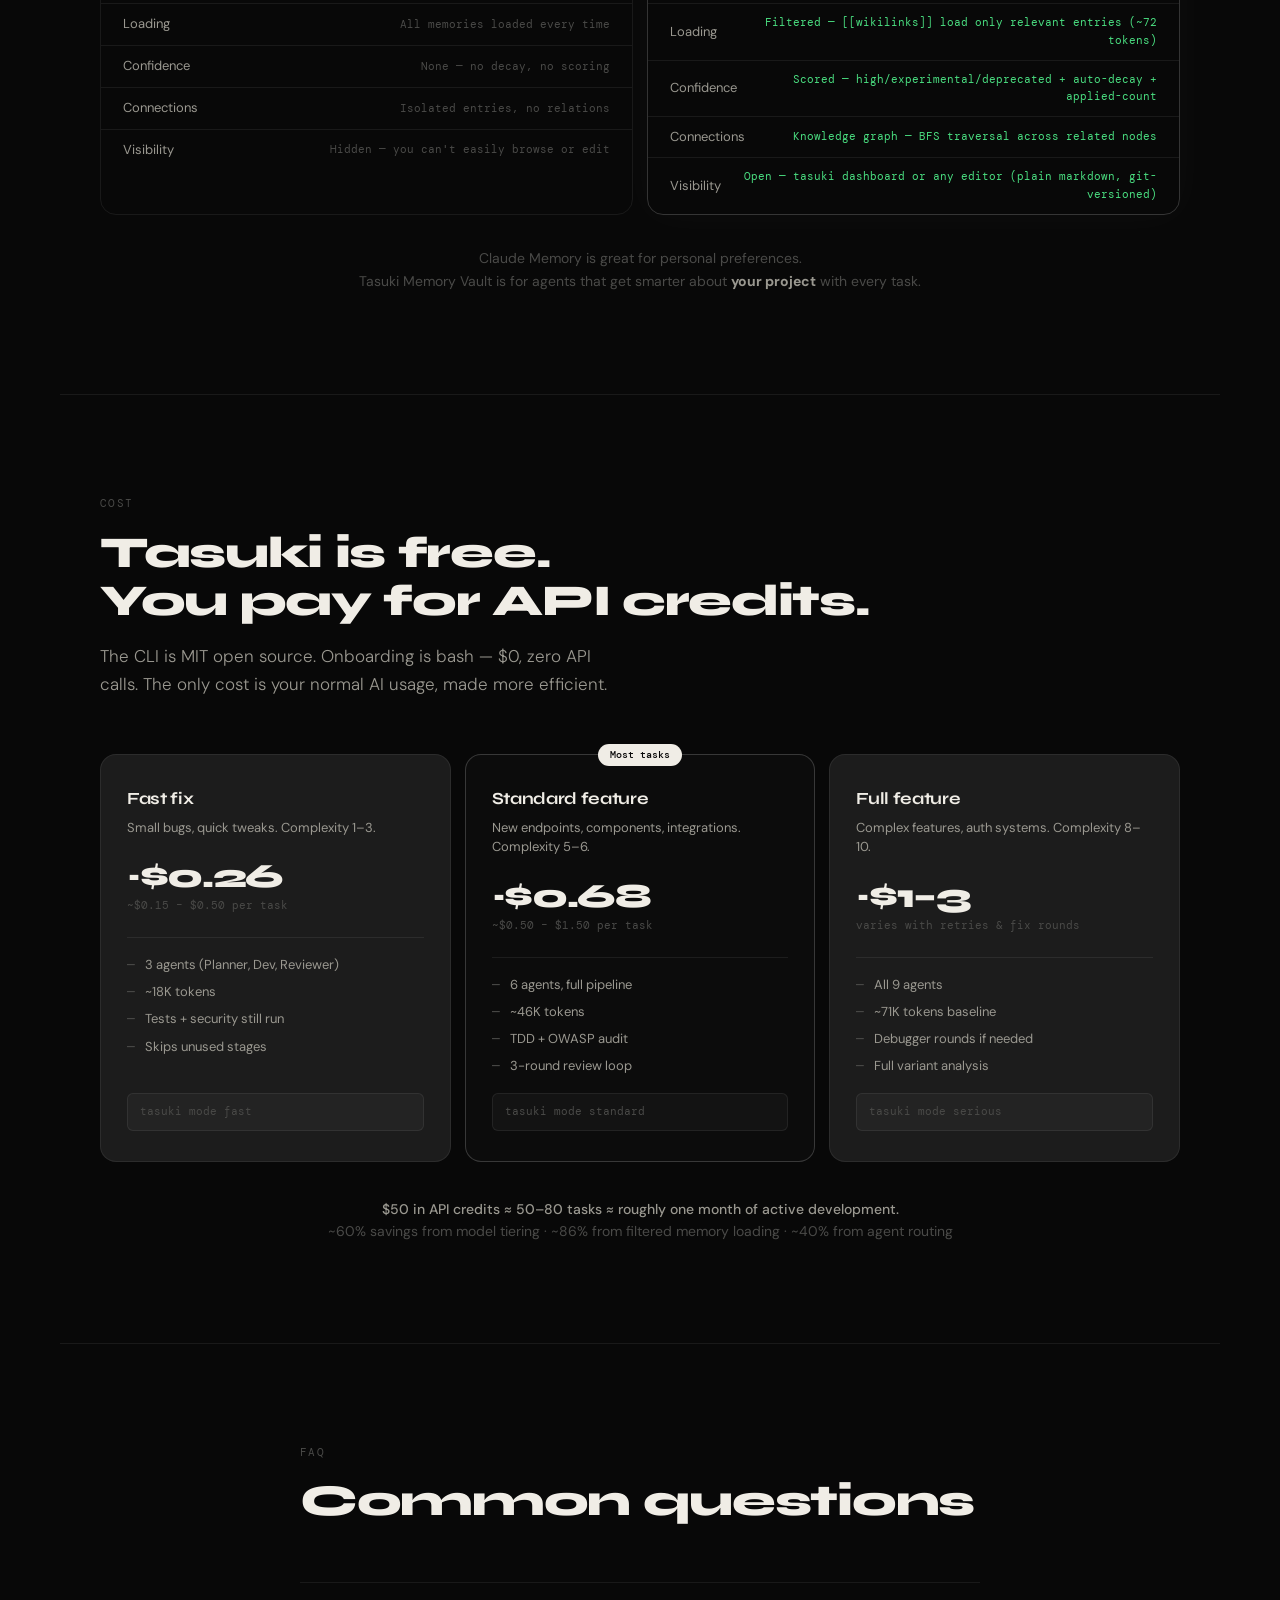
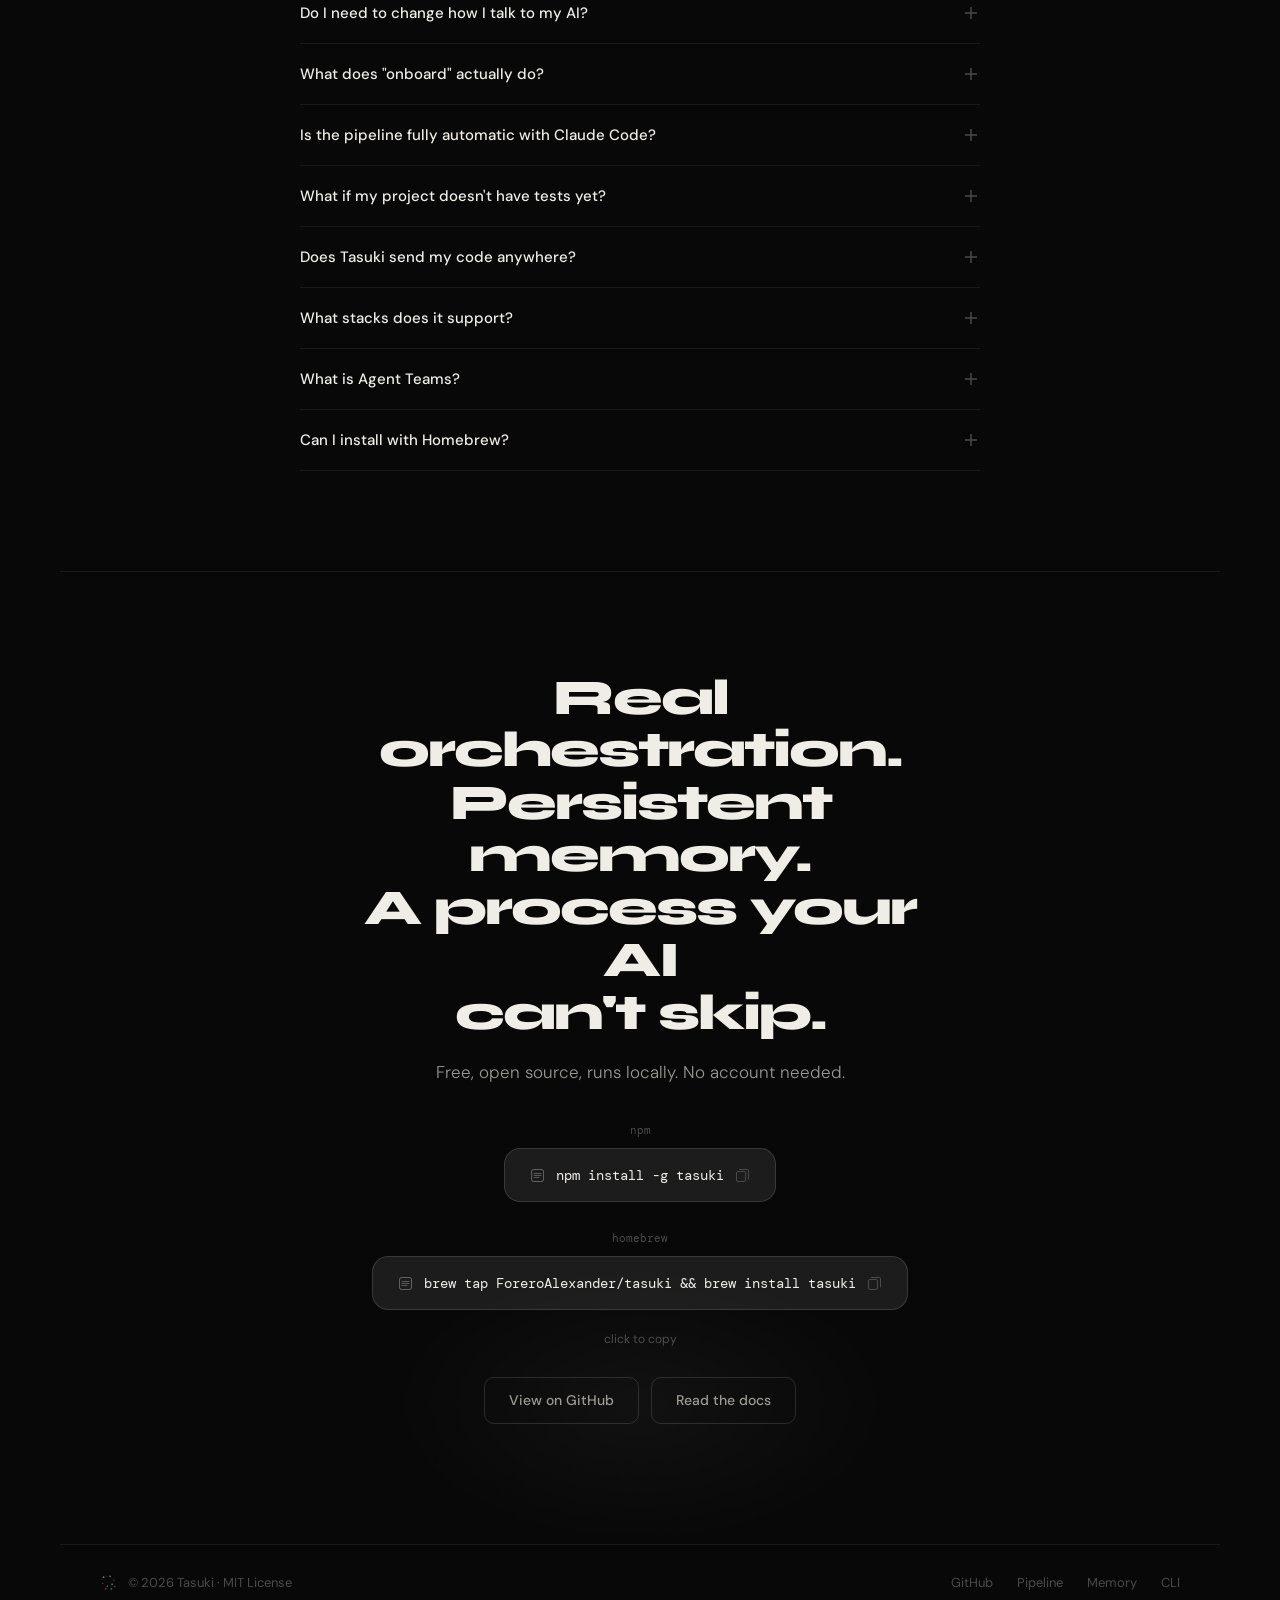
==== commit 6d30bbe3: "Update landing site to v1.1.0 — Agent Teams, 9 hooks, video demo - Rewrite hero and key sections for" ====
--- a/index.html
+++ b/index.html
@@ -3,7 +3,7 @@
 <head>
 <meta charset="UTF-8">
 <meta name="viewport" content="width=device-width, initial-scale=1.0">
-<title>Tasuki (&#35167;) — Memory, discipline, and a process your AI can't skip</title>
+<title>Tasuki (&#35167;) — Real multi-agent orchestration. Not just prompt-switching.</title>
 <meta name="description" content="Tasuki gives your AI coding assistant memory that persists, hooks that enforce discipline, and a pipeline it can't ignore. The sash that keeps sleeves tied back before working.">
 <link rel="icon" type="image/svg+xml" href="assets/tasuki-logo.svg">
 <link rel="preconnect" href="https://fonts.googleapis.com">
@@ -63,11 +63,11 @@
   </div>
 
   <h1 class="hero-title">
-    Memory, discipline, and a process<br>your AI can't skip.
+    Real multi-agent orchestration.<br>Not just prompt-switching.
   </h1>
 
   <p class="hero-sub">
-    I was tired of babysitting my AI. So I built Tasuki (&#35167;) — the sash used in Japan to tie back sleeves before working. It gives your AI coding assistant memory that persists, 7 hooks that enforce discipline, and a sequential pipeline it can't ignore. Say "tasuki" in your prompt and the pipeline activates.
+    In Claude Code, each agent is a real teammate — its own context window, its own model — via Agent Teams. In other AI tools, Tasuki provides structured role-switching that still enforces discipline. 9 hooks, 2-layer memory, a sequential pipeline. Tasuki (&#35167;) — the sash used in Japan to tie back sleeves before working. Say "tasuki" and the pipeline activates.
   </p>
 
   <div class="hero-actions">
@@ -75,14 +75,24 @@
     <a href="pipeline.html" class="btn btn-ghost btn-hero">See the pipeline</a>
   </div>
 
-  <div class="hero-install" onclick="copyCmd(this)">
-    <svg width="13" height="13" viewBox="0 0 13 13" fill="none"><rect x="0.5" y="0.5" width="12" height="12" rx="2" stroke="rgba(255,255,255,0.3)" stroke-width="1"/><path d="M3 4.5h7M3 6.5h7M3 8.5h5" stroke="rgba(255,255,255,0.3)" stroke-width="0.9" stroke-linecap="round"/></svg>
-    npm install -g tasuki
-    <svg width="13" height="13" viewBox="0 0 13 13" fill="none" style="color:var(--text3)"><rect x="0.5" y="2.5" width="9" height="10" rx="1.5" stroke="currentColor" stroke-width="1"/><path d="M3.5 0.5h8a1 1 0 0 1 1 1v8.5" stroke="currentColor" stroke-width="1" stroke-linecap="round"/></svg>
+  <div style="display:flex;flex-direction:column;align-items:center;gap:8px;">
+    <div style="font-size:11px;color:var(--text3);font-family:'DM Mono',monospace;">npm</div>
+    <div class="hero-install" onclick="copyCmd(this)">
+      <svg width="13" height="13" viewBox="0 0 13 13" fill="none"><rect x="0.5" y="0.5" width="12" height="12" rx="2" stroke="rgba(255,255,255,0.3)" stroke-width="1"/><path d="M3 4.5h7M3 6.5h7M3 8.5h5" stroke="rgba(255,255,255,0.3)" stroke-width="0.9" stroke-linecap="round"/></svg>
+      npm install -g tasuki
+      <svg width="13" height="13" viewBox="0 0 13 13" fill="none" style="color:var(--text3)"><rect x="0.5" y="2.5" width="9" height="10" rx="1.5" stroke="currentColor" stroke-width="1"/><path d="M3.5 0.5h8a1 1 0 0 1 1 1v8.5" stroke="currentColor" stroke-width="1" stroke-linecap="round"/></svg>
+    </div>
+    <div style="font-size:11px;color:var(--text3);font-family:'DM Mono',monospace;margin-top:8px;">homebrew</div>
+    <div class="hero-install" onclick="copyCmd(this)">
+      <svg width="13" height="13" viewBox="0 0 13 13" fill="none"><rect x="0.5" y="0.5" width="12" height="12" rx="2" stroke="rgba(255,255,255,0.3)" stroke-width="1"/><path d="M3 4.5h7M3 6.5h7M3 8.5h5" stroke="rgba(255,255,255,0.3)" stroke-width="0.9" stroke-linecap="round"/></svg>
+      brew tap ForeroAlexander/tasuki && brew install tasuki
+      <svg width="13" height="13" viewBox="0 0 13 13" fill="none" style="color:var(--text3)"><rect x="0.5" y="2.5" width="9" height="10" rx="1.5" stroke="currentColor" stroke-width="1"/><path d="M3.5 0.5h8a1 1 0 0 1 1 1v8.5" stroke="currentColor" stroke-width="1" stroke-linecap="round"/></svg>
+    </div>
   </div>
 
   <div class="hero-proof" style="margin-top:16px;">
-    <span><svg width="13" height="13" viewBox="0 0 13 13" fill="none"><circle cx="6.5" cy="6.5" r="5.5" stroke="var(--reviewer)" stroke-width="1.1"/><path d="M4 6.5L6 8.5L9.5 5" stroke="var(--reviewer)" stroke-width="1.1" stroke-linecap="round" stroke-linejoin="round"/></svg>7 mechanical hooks</span>
+    <span><svg width="13" height="13" viewBox="0 0 13 13" fill="none"><circle cx="6.5" cy="6.5" r="5.5" stroke="var(--reviewer)" stroke-width="1.1"/><path d="M4 6.5L6 8.5L9.5 5" stroke="var(--reviewer)" stroke-width="1.1" stroke-linecap="round" stroke-linejoin="round"/></svg>9 mechanical hooks</span>
+    <span><svg width="13" height="13" viewBox="0 0 13 13" fill="none"><circle cx="6.5" cy="6.5" r="5.5" stroke="var(--reviewer)" stroke-width="1.1"/><path d="M4 6.5L6 8.5L9.5 5" stroke="var(--reviewer)" stroke-width="1.1" stroke-linecap="round" stroke-linejoin="round"/></svg>Agent Teams</span>
     <span><svg width="13" height="13" viewBox="0 0 13 13" fill="none"><circle cx="6.5" cy="6.5" r="5.5" stroke="var(--reviewer)" stroke-width="1.1"/><path d="M4 6.5L6 8.5L9.5 5" stroke="var(--reviewer)" stroke-width="1.1" stroke-linecap="round" stroke-linejoin="round"/></svg>2-layer memory</span>
     <span><svg width="13" height="13" viewBox="0 0 13 13" fill="none"><circle cx="6.5" cy="6.5" r="5.5" stroke="var(--reviewer)" stroke-width="1.1"/><path d="M4 6.5L6 8.5L9.5 5" stroke="var(--reviewer)" stroke-width="1.1" stroke-linecap="round" stroke-linejoin="round"/></svg>MIT License</span>
     <span><svg width="13" height="13" viewBox="0 0 13 13" fill="none"><circle cx="6.5" cy="6.5" r="5.5" stroke="var(--reviewer)" stroke-width="1.1"/><path d="M4 6.5L6 8.5L9.5 5" stroke="var(--reviewer)" stroke-width="1.1" stroke-linecap="round" stroke-linejoin="round"/></svg>$0 to onboard</span>
@@ -97,7 +107,7 @@
     <div class="terminal-body">
       <span class="t-line"><span class="t-p">$</span> <span class="t-cmd">tasuki onboard .</span></span>
       <span class="t-line t-dim">  ✓ FastAPI + PostgreSQL + React detected</span>
-      <span class="t-line t-dim">  ✓ 9 agents configured · 7 hooks installed</span>
+      <span class="t-line t-dim">  ✓ 9 agents configured · 9 hooks installed · Agent Teams enabled</span>
       <span class="t-line t-ok">  Ready. Talk to Claude Code normally.</span>
       <span class="t-line">&nbsp;</span>
       <span class="t-line"><span class="t-p">You:</span> <span class="t-cmd">tasuki Add user authentication with JWT</span></span>
@@ -117,11 +127,24 @@
 
 <hr class="div">
 
+<!-- VIDEO DEMO -->
+<section class="section" id="demo">
+  <div class="container">
+    <p class="eyebrow">See it in action</p>
+    <h2>From onboard to feature — in one prompt.</h2>
+    <div class="terminal-wrap" style="max-width:900px;margin:2.4rem auto 0;">
+      <video controls muted style="width:100%;border-radius:12px;display:block;" src="assets/tasuki-demo.mp4"></video>
+    </div>
+  </div>
+</section>
+
+<hr class="div">
+
 <!-- TEAM -->
 <div class="sect" id="team">
   <div class="eyebrow">Process — 9 specialist agents</div>
-  <h2 class="section-title">A pipeline your AI<br>can't skip.</h2>
-  <p class="section-sub">9 specialist agents in a sequential pipeline with structured handoffs. Say "tasuki" and the pipeline activates — planner first, tests before code, security audit, code review. No shortcuts. <a href="pipeline.html" style="color:var(--text2);text-underline-offset:3px;">See the full pipeline →</a></p>
+  <h2 class="section-title">Real teammates,<br>not prompt personas.</h2>
+  <p class="section-sub">In Claude Code, each agent runs as an Agent Team member — a real subprocess with its own context window and model. In other tools, Tasuki provides guided role-switching with structured handoffs. Either way: planner first, tests before code, security audit, code review. No shortcuts. <a href="pipeline.html" style="color:var(--text2);text-underline-offset:3px;">See the full pipeline →</a></p>
 
   <div class="agents-grid">
 
@@ -484,14 +507,14 @@
 <div class="sect" id="how">
   <div class="eyebrow">How it works</div>
   <h2 class="section-title">Sequential by design,<br>not by accident.</h2>
-  <p class="section-sub">Say "tasuki" in your prompt and the pipeline-trigger hook activates the full process. 7 hooks enforce discipline mechanically — no advisory rules, no hoping the AI behaves. Every stage has a reason to go exactly where it does. <a href="pipeline.html" style="color:var(--text2);text-underline-offset:3px;">Deep dive →</a></p>
+  <p class="section-sub">Say "tasuki" in your prompt and the pipeline-trigger hook activates the full process. 9 hooks enforce discipline mechanically — no advisory rules, no hoping the AI behaves. In Claude Code, this is real orchestration via Agent Teams. Every stage has a reason to go exactly where it does. <a href="pipeline.html" style="color:var(--text2);text-underline-offset:3px;">Deep dive →</a></p>
 
   <div class="pipeline-visual">
     <div class="pipeline-stage">
       <div class="pipeline-spine"><div class="pipeline-num">1</div><div class="pipeline-line"></div></div>
       <div class="pipeline-content">
         <div class="pipeline-header"><div class="pipeline-label">Planner</div><div class="pipeline-tag tag-confirm">Confirms with you</div></div>
-        <div class="pipeline-desc">Reads your project context, designs architecture, saves the PRD to <code>tasuki-plans/</code>. Decomposes into one task per agent via Taskmaster. Shows you the summary and waits before any code is written.</div>
+        <div class="pipeline-desc">Reads your project context, designs architecture, saves the PRD to <code>tasuki-plans/</code>. Decomposes into per-agent tasks via shared task list. Shows you the summary and waits before any code is written.</div>
       </div>
     </div>
     <div class="pipeline-stage">
@@ -563,10 +586,12 @@
         <div class="comp-badge badge-full">Full pipeline</div>
       </div>
       <div>
-        <div class="comp-row"><div class="comp-feat">Pipeline execution</div><div class="comp-val val-yes">Automatic (Agent() sub-agents)</div></div>
+        <div class="comp-row"><div class="comp-feat">Pipeline execution</div><div class="comp-val val-yes">Agent Teams — real teammates with separate context windows</div></div>
         <div class="comp-row"><div class="comp-feat">TDD hook</div><div class="comp-val val-yes">Mechanical block (exit 2)</div></div>
         <div class="comp-row"><div class="comp-feat">Security hook</div><div class="comp-val val-yes">Mechanical block</div></div>
-        <div class="comp-row"><div class="comp-feat">Agent isolation</div><div class="comp-val val-yes">Separate context per agent</div></div>
+        <div class="comp-row"><div class="comp-feat">Agent isolation</div><div class="comp-val val-yes">Real — each agent is a subprocess with its own context</div></div>
+        <div class="comp-row"><div class="comp-feat">Model per agent</div><div class="comp-val val-yes">Yes — Opus for thinking, Sonnet for execution</div></div>
+        <div class="comp-row"><div class="comp-feat">Inter-agent messaging</div><div class="comp-val val-yes">Native (TeammateIdle, TaskCompleted hooks)</div></div>
         <div class="comp-row"><div class="comp-feat">Memory vault</div><div class="comp-val val-yes">Full knowledge graph</div></div>
       </div>
     </div>
@@ -642,6 +667,47 @@
       </div>
     </div>
   </div>
+</div>
+
+<hr class="div">
+
+<!-- MEMORY COMPARISON -->
+<div class="sect" id="memory-compare">
+  <div class="eyebrow">Memory comparison</div>
+  <h2 class="section-title">Claude remembers.<br>Tasuki's agents learn.</h2>
+
+  <div class="comparison-grid">
+    <div class="comp-card">
+      <div class="comp-head">
+        <div class="comp-tool">Claude Memory</div>
+        <div class="comp-badge badge-compat">claude.ai</div>
+      </div>
+      <div>
+        <div class="comp-row"><div class="comp-feat">Scope</div><div class="comp-val val-mid">General — one pool for everything</div></div>
+        <div class="comp-row"><div class="comp-feat">Learning</div><div class="comp-val val-mid">Manual — you tell it or it decides</div></div>
+        <div class="comp-row"><div class="comp-feat">Loading</div><div class="comp-val val-no">All memories loaded every time</div></div>
+        <div class="comp-row"><div class="comp-feat">Confidence</div><div class="comp-val val-no">None — no decay, no scoring</div></div>
+        <div class="comp-row"><div class="comp-feat">Connections</div><div class="comp-val val-no">Isolated entries, no relations</div></div>
+        <div class="comp-row"><div class="comp-feat">Visibility</div><div class="comp-val val-no">Hidden — you can't easily browse or edit</div></div>
+      </div>
+    </div>
+    <div class="comp-card feat">
+      <div class="comp-head feat-head">
+        <div class="comp-tool">Tasuki Memory Vault</div>
+        <div class="comp-badge badge-full">Per-agent memory</div>
+      </div>
+      <div>
+        <div class="comp-row"><div class="comp-feat">Scope</div><div class="comp-val val-yes">Per-agent — each specialist has its own memories</div></div>
+        <div class="comp-row"><div class="comp-feat">Learning</div><div class="comp-val val-yes">Automatic — agents write what they learned after every task</div></div>
+        <div class="comp-row"><div class="comp-feat">Loading</div><div class="comp-val val-yes">Filtered — [[wikilinks]] load only relevant entries (~72 tokens)</div></div>
+        <div class="comp-row"><div class="comp-feat">Confidence</div><div class="comp-val val-yes">Scored — high/experimental/deprecated + auto-decay + applied-count</div></div>
+        <div class="comp-row"><div class="comp-feat">Connections</div><div class="comp-val val-yes">Knowledge graph — BFS traversal across related nodes</div></div>
+        <div class="comp-row"><div class="comp-feat">Visibility</div><div class="comp-val val-yes">Open — tasuki dashboard or any editor (plain markdown, git-versioned)</div></div>
+      </div>
+    </div>
+  </div>
+
+  <p style="max-width:700px;margin:32px auto 0;text-align:center;font-size:14px;color:var(--text3);line-height:1.7;">Claude Memory is great for personal preferences.<br>Tasuki Memory Vault is for agents that get smarter about <strong style="color:var(--text2);">your project</strong> with every task.</p>
 </div>
 
 <hr class="div">
@@ -716,11 +782,11 @@
     </div>
     <div class="faq-item">
       <button class="faq-q" onclick="toggleFaq(this)">What does "onboard" actually do?<svg class="faq-icon" viewBox="0 0 18 18" fill="none" stroke="currentColor" stroke-width="1.5"><line x1="9" y1="3" x2="9" y2="15"/><line x1="3" y1="9" x2="15" y2="9"/></svg></button>
-      <div class="faq-a">Runs 5 bash detectors against your actual files — no API calls, zero tokens, $0. Detects stack from real imports, versions from package files, paths from directory structure. Generates .tasuki/ with 9 configured agents, 7 hooks, verified project facts, and an initialized knowledge graph. Takes about 10 seconds.</div>
+      <div class="faq-a">Runs 5 bash detectors against your actual files — no API calls, zero tokens, $0. Detects stack from real imports, versions from package files, paths from directory structure. Generates .tasuki/ with 9 configured agents, 9 hooks, verified project facts, and an initialized knowledge graph. Takes about 10 seconds.</div>
     </div>
     <div class="faq-item">
       <button class="faq-q" onclick="toggleFaq(this)">Is the pipeline fully automatic with Claude Code?<svg class="faq-icon" viewBox="0 0 18 18" fill="none" stroke="currentColor" stroke-width="1.5"><line x1="9" y1="3" x2="9" y2="15"/><line x1="3" y1="9" x2="15" y2="9"/></svg></button>
-      <div class="faq-a">Yes, for Claude Code. Stages 1–9 run automatically via Agent() sub-agent calls. It stops twice for your input: after the Planner shows you the plan and before Frontend starts building. Everything else is automatic. On Cursor and other tools, the pipeline is structured role-switching — the AI follows instructions in order, but you guide transitions between stages.</div>
+      <div class="faq-a">Yes, for Claude Code. Stages 1–9 run automatically via Agent Teams — each agent runs as a real teammate with its own context window. Tasuki activates Agent Teams automatically during onboard. It stops twice for your input: after the Planner shows you the plan and before Frontend starts building. Everything else is automatic. On Cursor and other tools, the pipeline is structured role-switching — the AI follows instructions in order, but you guide transitions between stages.</div>
     </div>
     <div class="faq-item">
       <button class="faq-q" onclick="toggleFaq(this)">What if my project doesn't have tests yet?<svg class="faq-icon" viewBox="0 0 18 18" fill="none" stroke="currentColor" stroke-width="1.5"><line x1="9" y1="3" x2="9" y2="15"/><line x1="3" y1="9" x2="15" y2="9"/></svg></button>
@@ -734,6 +800,14 @@
       <button class="faq-q" onclick="toggleFaq(this)">What stacks does it support?<svg class="faq-icon" viewBox="0 0 18 18" fill="none" stroke="currentColor" stroke-width="1.5"><line x1="9" y1="3" x2="9" y2="15"/><line x1="3" y1="9" x2="15" y2="9"/></svg></button>
       <div class="faq-a">13 profiles auto-detected: FastAPI, Django, Flask, Next.js, SvelteKit, Nuxt, Express, NestJS, Rails, Gin, Spring Boot, Laravel, and Generic fallback. If your stack isn't listed, Generic still configures all 9 agents — it just won't have stack-specific migration patterns.</div>
     </div>
+    <div class="faq-item">
+      <button class="faq-q" onclick="toggleFaq(this)">What is Agent Teams?<svg class="faq-icon" viewBox="0 0 18 18" fill="none" stroke="currentColor" stroke-width="1.5"><line x1="9" y1="3" x2="9" y2="15"/><line x1="3" y1="9" x2="15" y2="9"/></svg></button>
+      <div class="faq-a">Agent Teams is Claude Code's experimental feature for real multi-agent orchestration. Each agent runs as a subprocess with its own context window and model, not just a prompt persona. Tasuki activates it automatically during onboard. To opt out, set <code>CLAUDE_CODE_EXPERIMENTAL_AGENT_TEAMS=0</code>.</div>
+    </div>
+    <div class="faq-item">
+      <button class="faq-q" onclick="toggleFaq(this)">Can I install with Homebrew?<svg class="faq-icon" viewBox="0 0 18 18" fill="none" stroke="currentColor" stroke-width="1.5"><line x1="9" y1="3" x2="9" y2="15"/><line x1="3" y1="9" x2="15" y2="9"/></svg></button>
+      <div class="faq-a">Yes. Run <code>brew tap ForeroAlexander/tasuki && brew install tasuki</code>. Works on macOS and Linux.</div>
+    </div>
   </div>
 </div>
 
@@ -741,13 +815,20 @@
 
 <!-- CTA -->
 <div class="cta-section" id="install">
-  <h2 class="cta-title">Memory. Discipline.<br>A process your AI<br>can't skip.</h2>
+  <h2 class="cta-title">Real orchestration. Persistent memory.<br>A process your AI<br>can't skip.</h2>
   <p class="cta-sub">Free, open source, runs locally. No account needed.</p>
 
   <div style="display:flex;flex-direction:column;align-items:center;gap:8px;">
+    <div style="font-size:11px;color:var(--text3);font-family:'DM Mono',monospace;">npm</div>
     <div class="cta-install" onclick="copyCmd(this)">
       <svg width="13" height="13" viewBox="0 0 13 13" fill="none"><rect x="0.5" y="0.5" width="12" height="12" rx="2" stroke="rgba(255,255,255,0.3)" stroke-width="1"/><path d="M3 4.5h7M3 6.5h7M3 8.5h5" stroke="rgba(255,255,255,0.3)" stroke-width="0.9" stroke-linecap="round"/></svg>
       npm install -g tasuki
+      <svg width="13" height="13" viewBox="0 0 13 13" fill="none" style="color:var(--text3)"><rect x="0.5" y="2.5" width="9" height="10" rx="1.5" stroke="currentColor" stroke-width="1"/><path d="M3.5 0.5h8a1 1 0 0 1 1 1v8.5" stroke="currentColor" stroke-width="1" stroke-linecap="round"/></svg>
+    </div>
+    <div style="font-size:11px;color:var(--text3);font-family:'DM Mono',monospace;margin-top:8px;">homebrew</div>
+    <div class="cta-install" onclick="copyCmd(this)">
+      <svg width="13" height="13" viewBox="0 0 13 13" fill="none"><rect x="0.5" y="0.5" width="12" height="12" rx="2" stroke="rgba(255,255,255,0.3)" stroke-width="1"/><path d="M3 4.5h7M3 6.5h7M3 8.5h5" stroke="rgba(255,255,255,0.3)" stroke-width="0.9" stroke-linecap="round"/></svg>
+      brew tap ForeroAlexander/tasuki && brew install tasuki
       <svg width="13" height="13" viewBox="0 0 13 13" fill="none" style="color:var(--text3)"><rect x="0.5" y="2.5" width="9" height="10" rx="1.5" stroke="currentColor" stroke-width="1"/><path d="M3.5 0.5h8a1 1 0 0 1 1 1v8.5" stroke="currentColor" stroke-width="1" stroke-linecap="round"/></svg>
     </div>
     <div class="cta-hint" id="copy-hint">click to copy</div>
